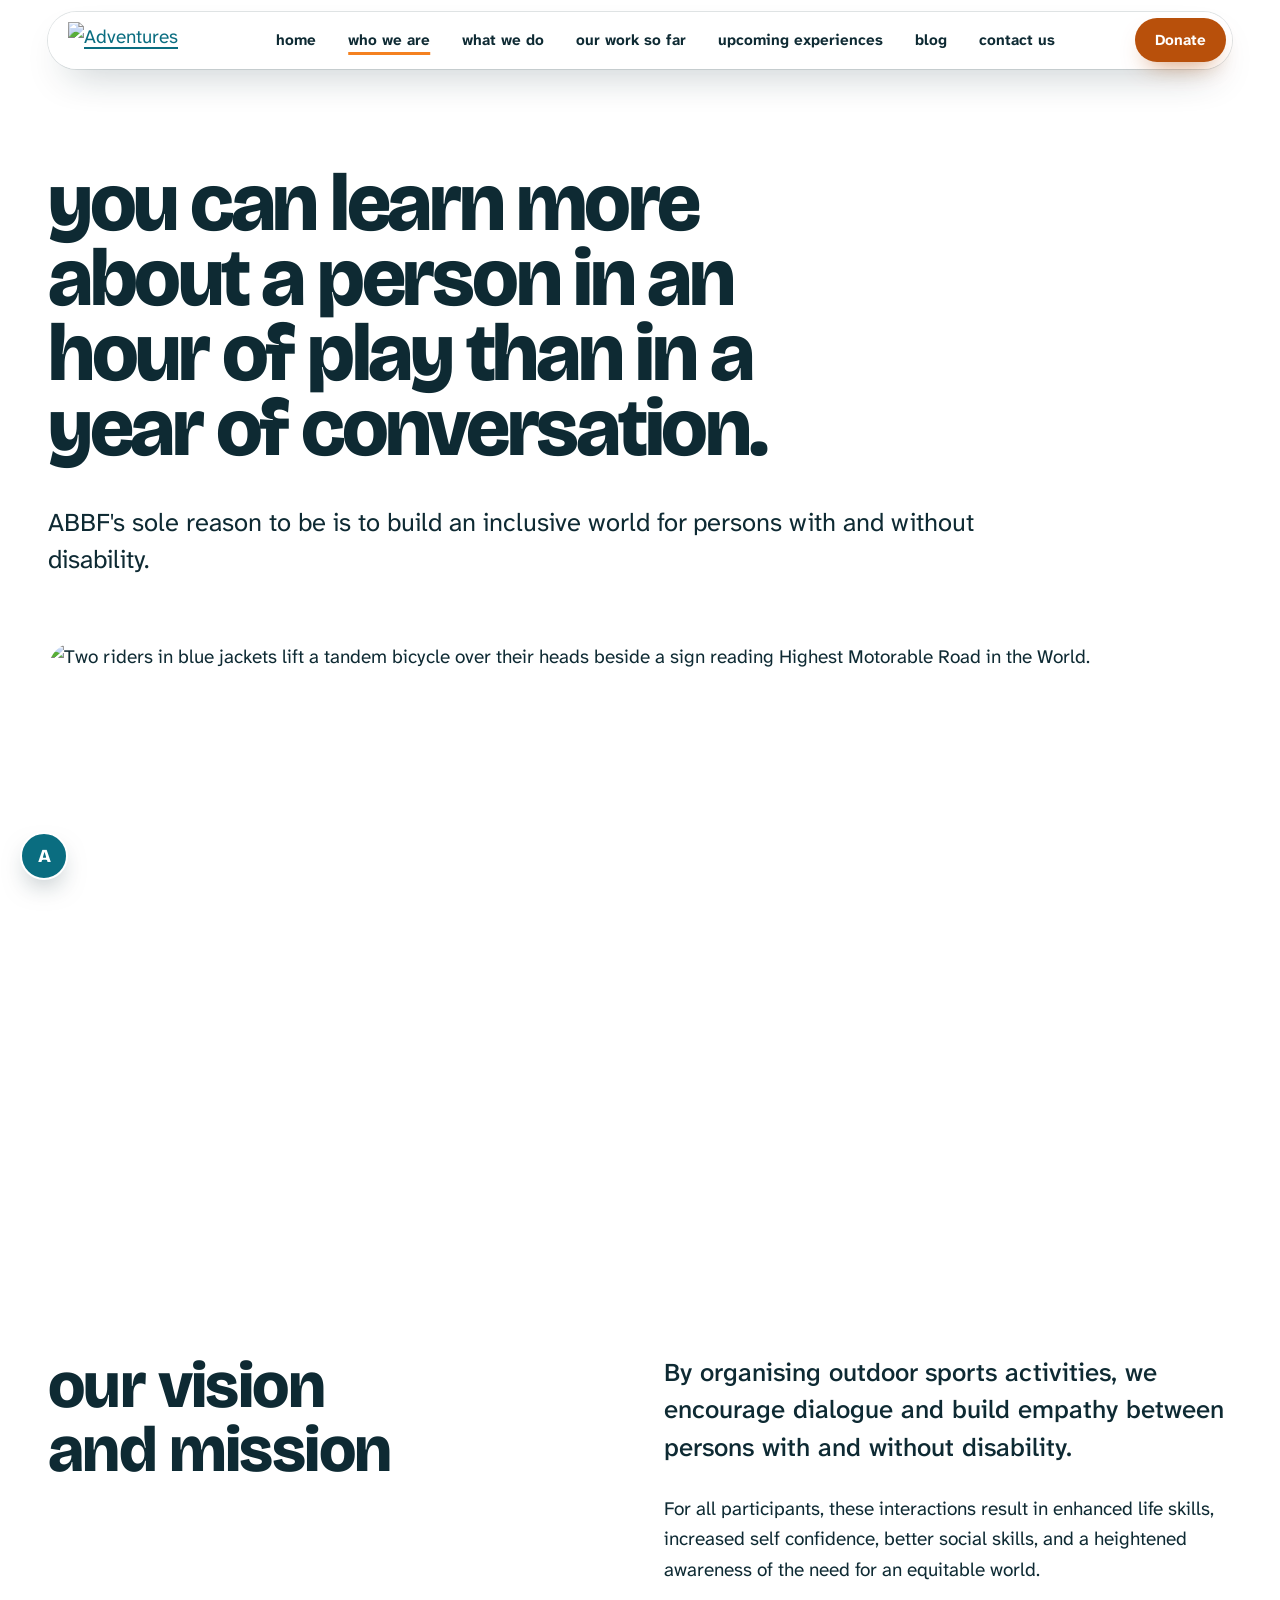
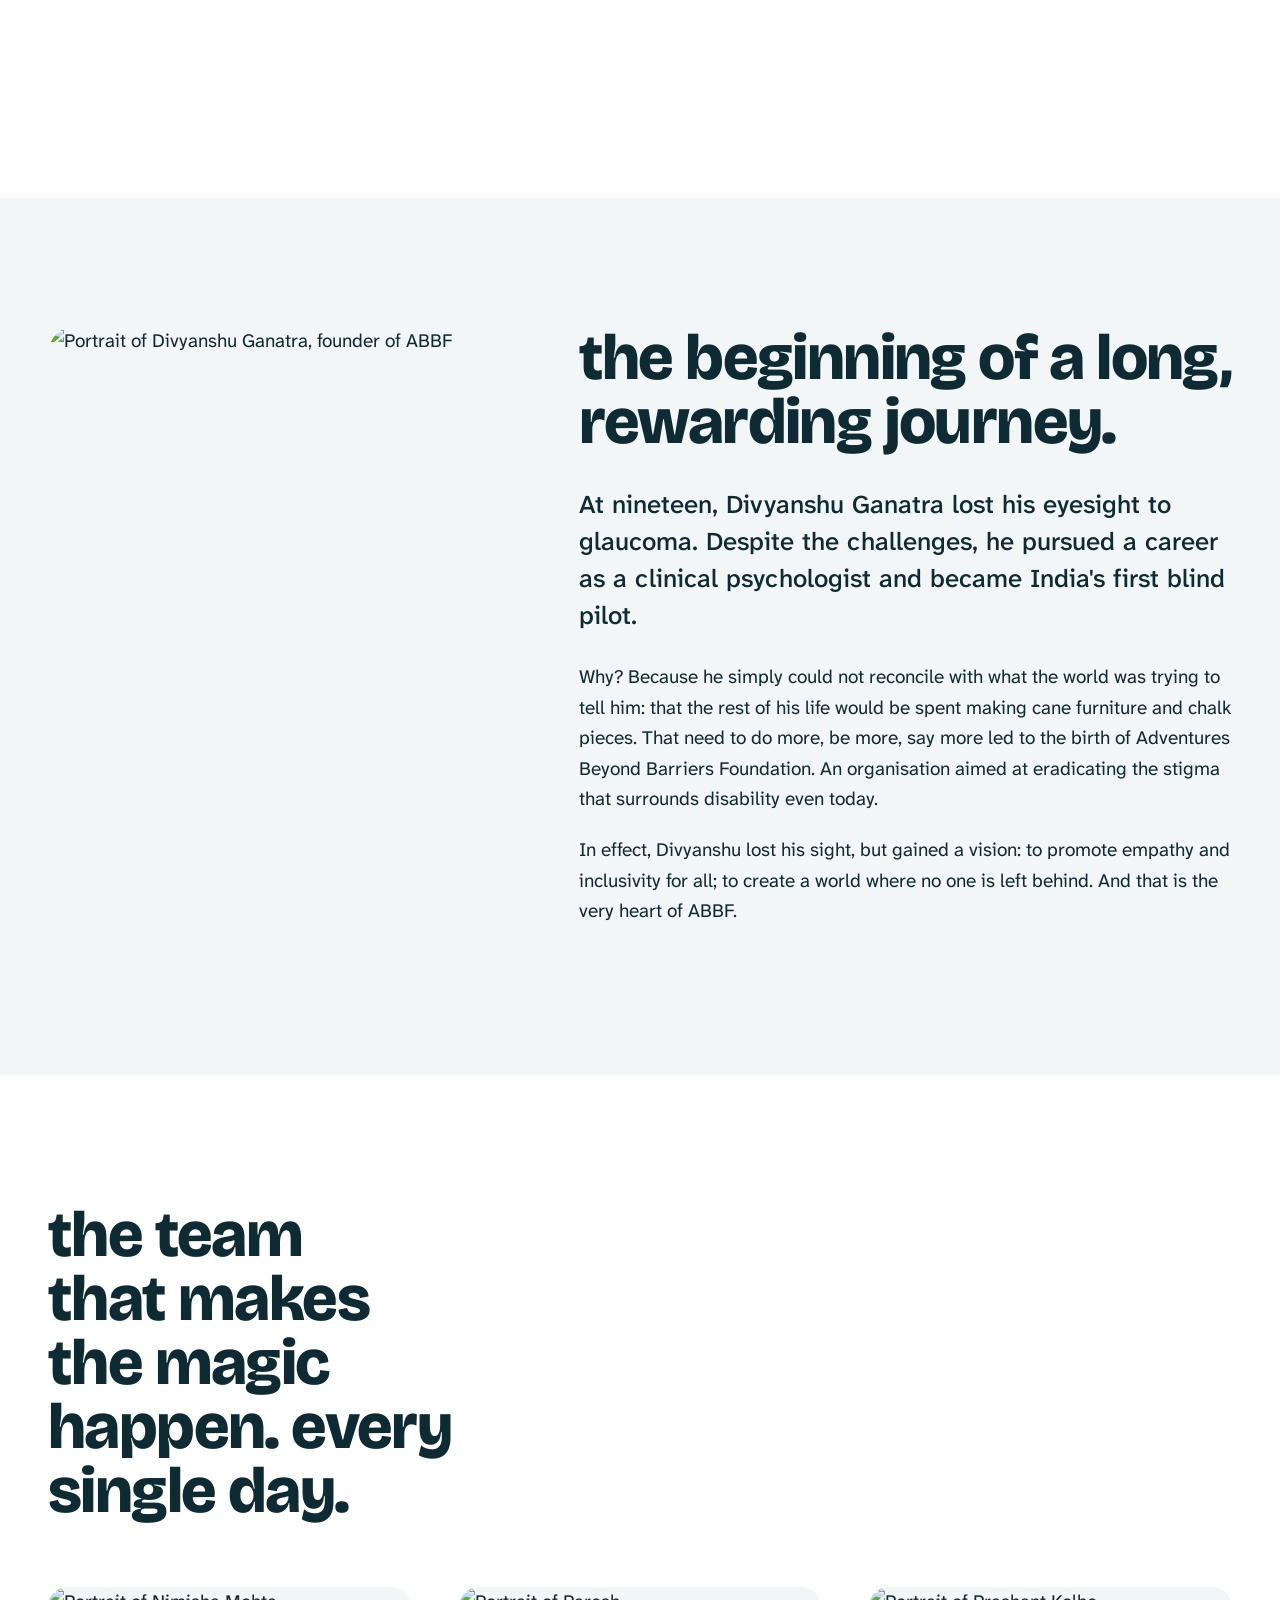
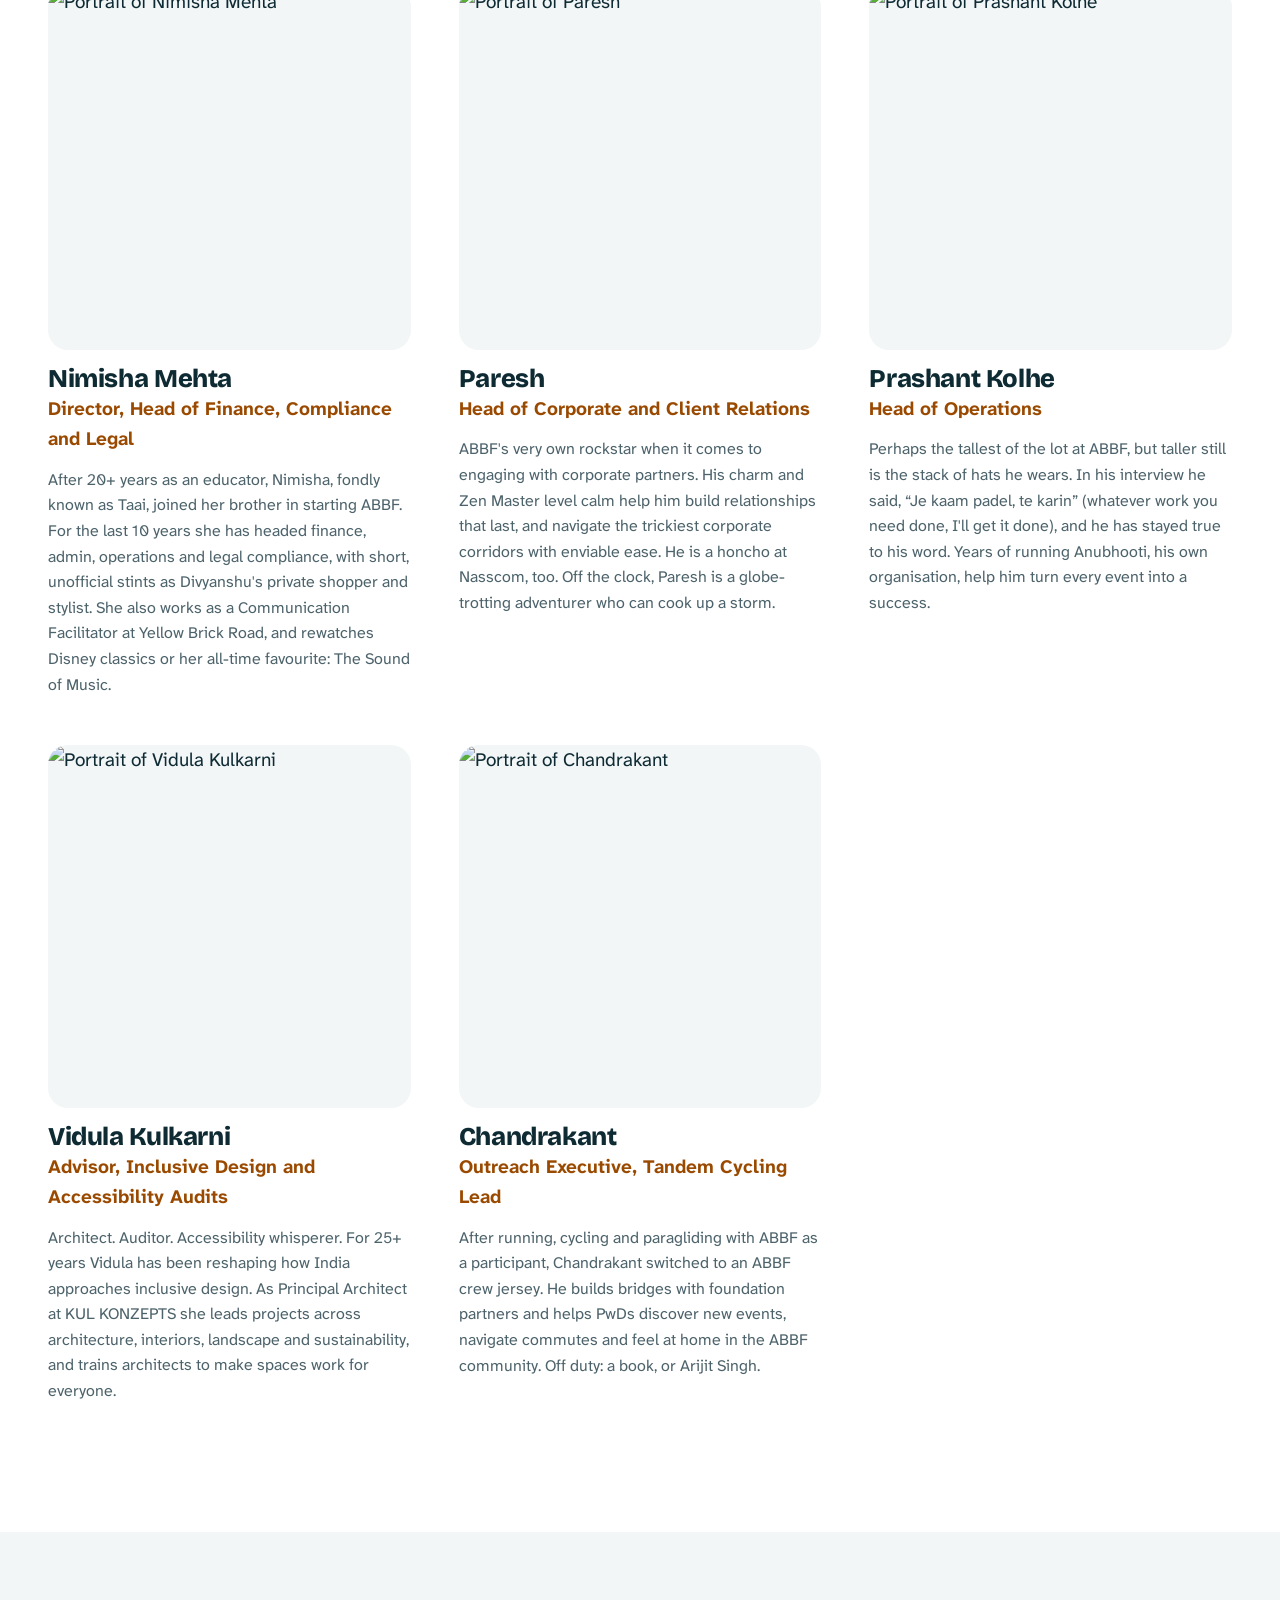
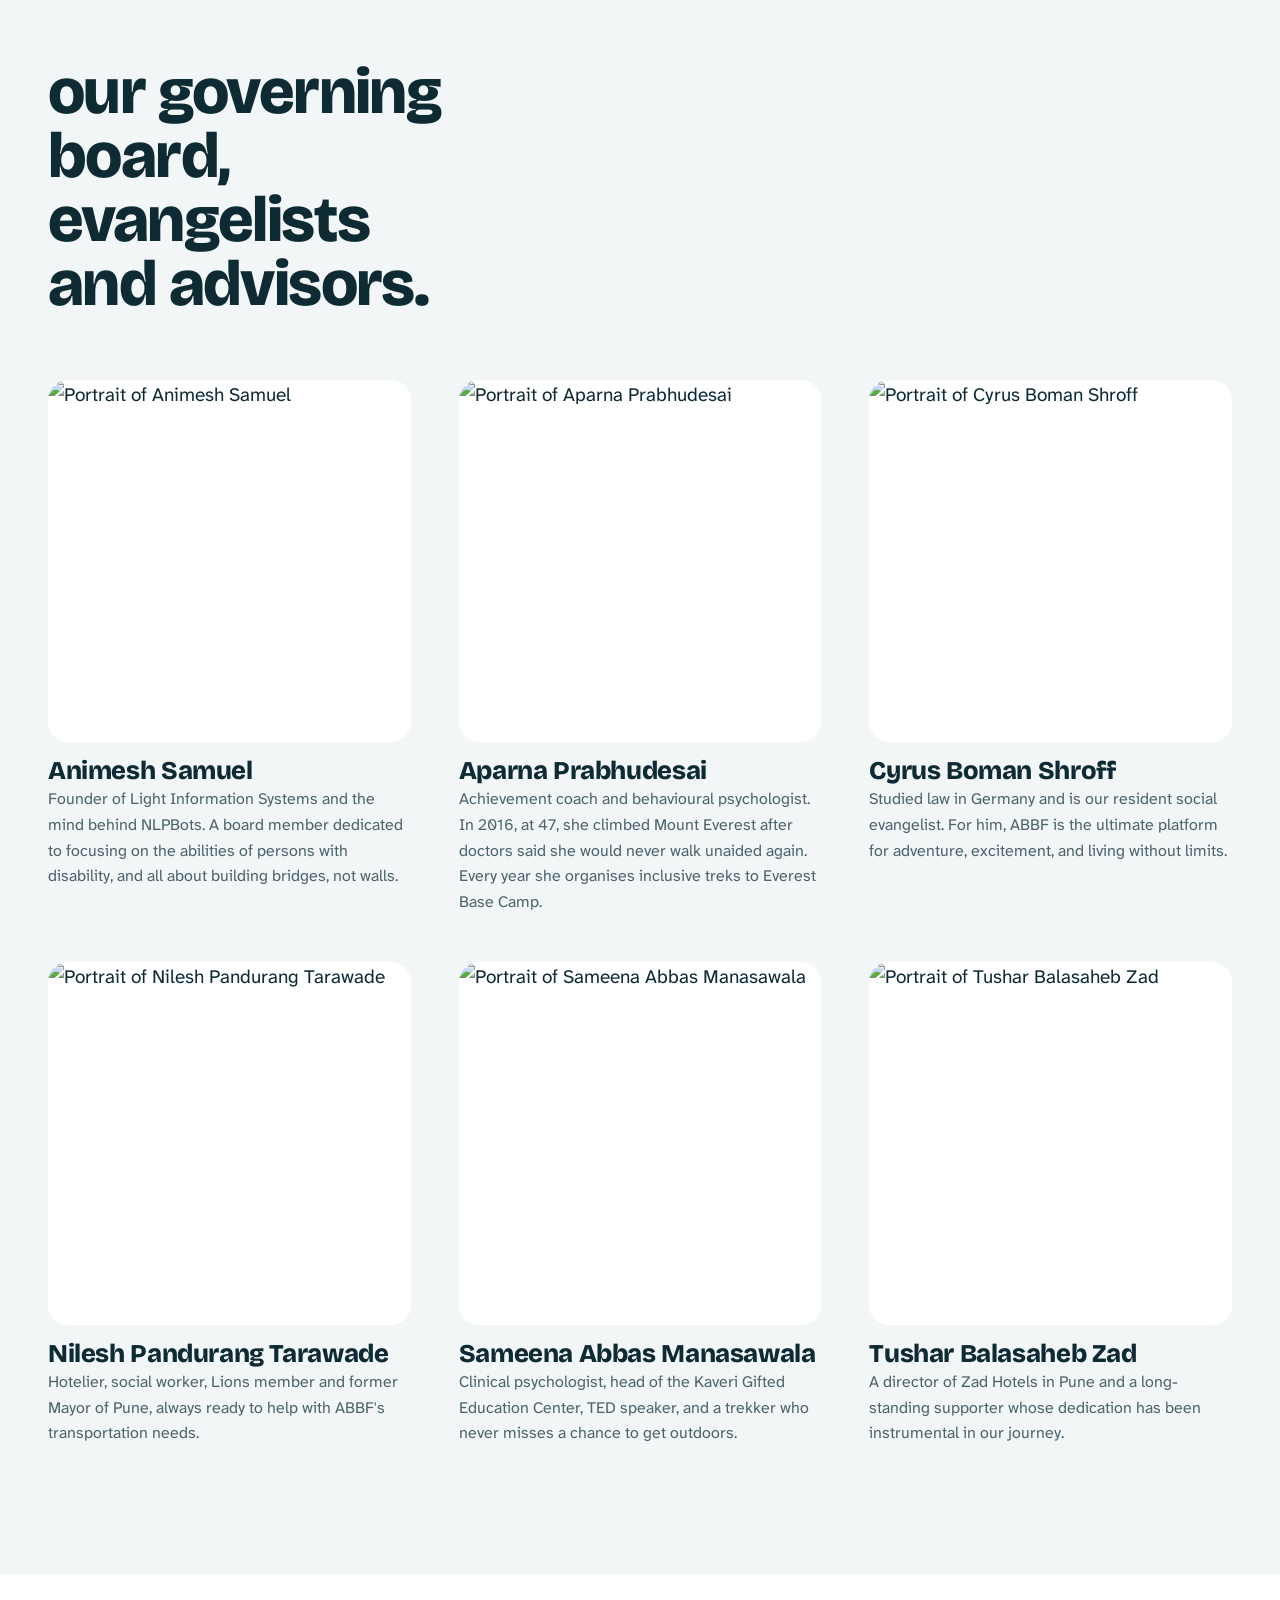
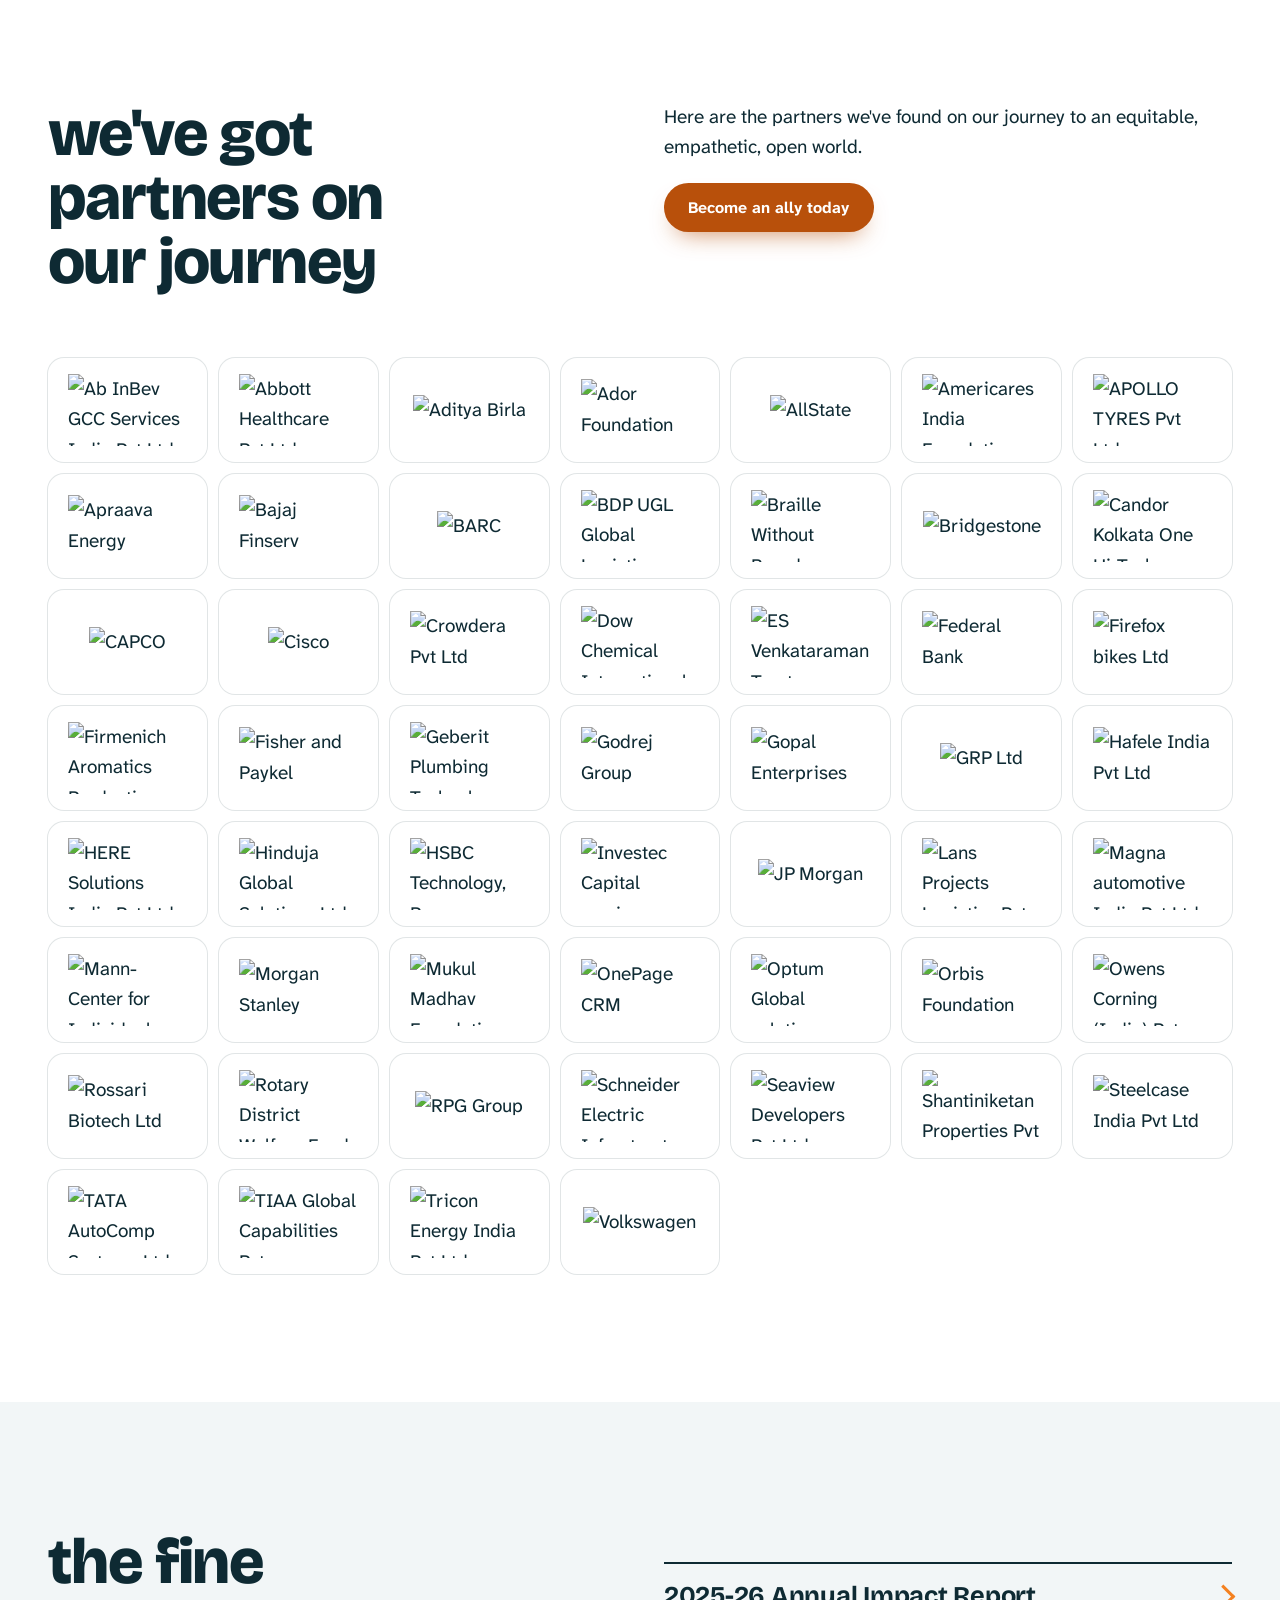
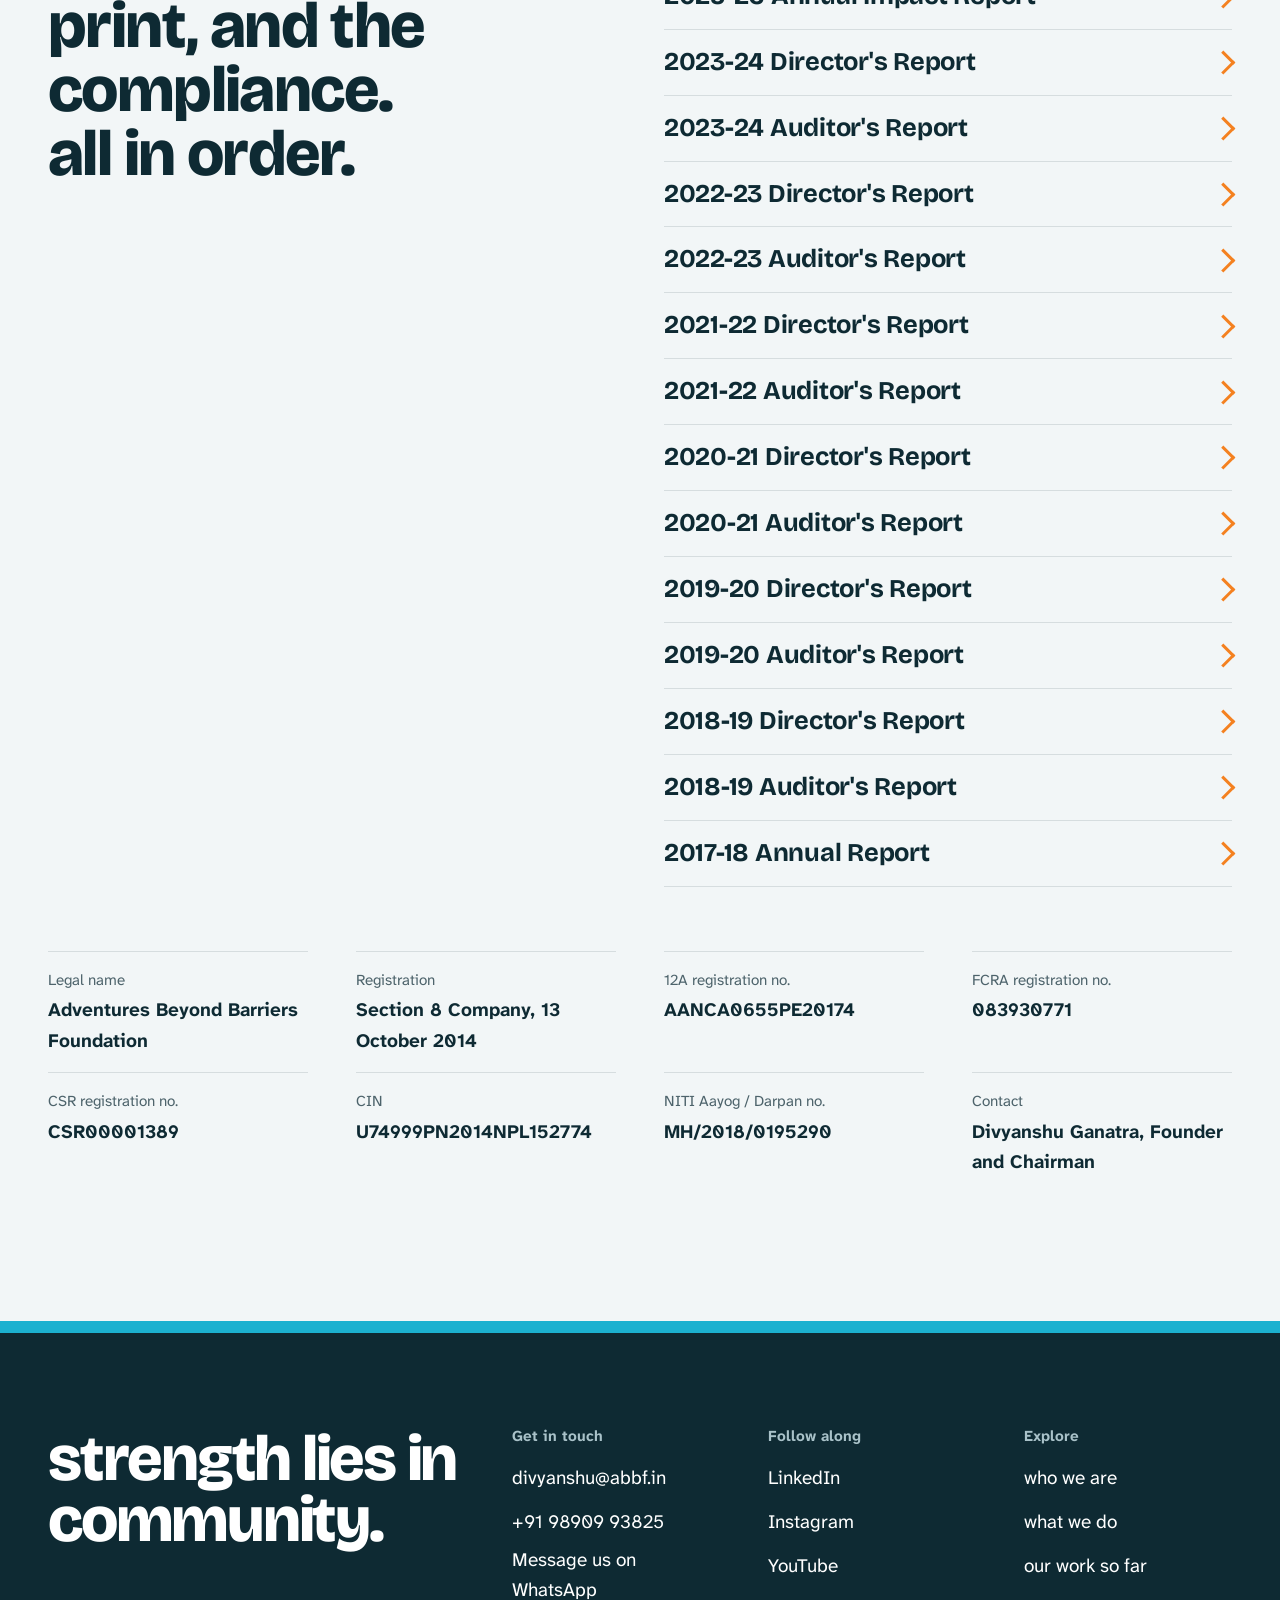
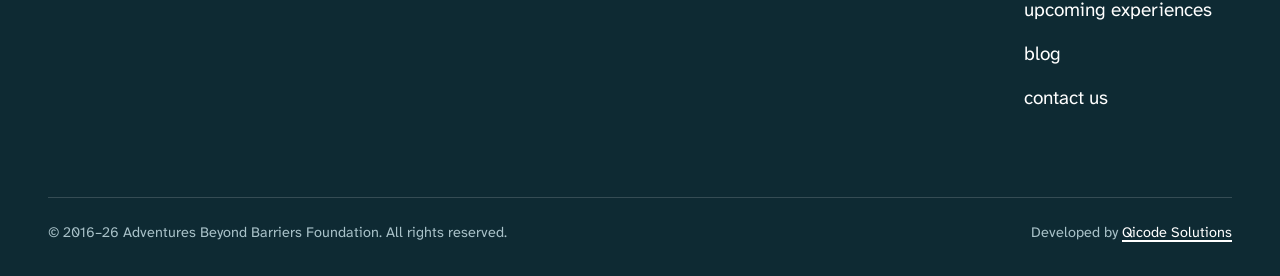
==== about/index.html @ 09d1d8c9 "Redesign ABBF site with inner pages and impact numbers Modern, accessible redesign of abbf.in: homep" ====
<!DOCTYPE html>
<html lang="en">
  <head>
    <meta charset="utf-8" />
    <meta name="viewport" content="width=device-width, initial-scale=1" />
    <title>Who We Are - Adventures Beyond Barriers Foundation</title>
    <meta name="description" content="Meet the founder, team, board and partners of Adventures Beyond Barriers Foundation." />
    <meta name="theme-color" content="#0e2a33" />
    <link rel="icon" href="https://abbf.in/favicon-32x32.png" />
    <link rel="preconnect" href="https://fonts.googleapis.com" />
    <link rel="preconnect" href="https://fonts.gstatic.com" crossorigin />
    <link
      href="https://fonts.googleapis.com/css2?family=Atkinson+Hyperlegible+Next:wght@400;500;700&family=Bricolage+Grotesque:opsz,wght@12..96,500;12..96,700;12..96,800&display=swap"
      rel="stylesheet"
    />
    <link rel="stylesheet" href="../css/tokens.css" />
    <link rel="stylesheet" href="../css/site-a11y.css" />
  </head>
  <body>
    <div id="skip-link-root"></div>
    <div id="a11y-root"></div>
    <div id="header-root"></div>
    <div id="quick-actions-root"></div>

    <main id="main-content">
      <section class="page-hero" aria-labelledby="page-title">
        <div class="inner">
          <h1 id="page-title" class="page-hero__title">you can learn more about a person in an hour of play than in a year of conversation.</h1>
          <p class="page-hero__lead">ABBF's sole reason to be is to build an inclusive world for persons with and without disability.</p>
          <img class="page-hero__img" src="https://storage.googleapis.com/abbf/images/about/banner-about-01.webp" alt="Two riders in blue jackets lift a tandem bicycle over their heads beside a sign reading Highest Motorable Road in the World." width="1600" height="686" />
        </div>
      </section>

      <section class="section " aria-labelledby="vision-heading">
        <div class="inner">
          <div class="split split--tight">
            <h2 id="vision-heading" class="section-heading split__head">our vision and mission</h2>
            <div class="split__body prose"><p class="lead">By organising outdoor sports activities, we encourage dialogue and build empathy between persons with and without disability.</p><p>For all participants, these interactions result in enhanced life skills, increased self confidence, better social skills, and a heightened awareness of the need for an equitable world.</p></div>
          </div>

        </div>
      </section>

      <section class="section section--chalk" aria-labelledby="founder-heading">
        <div class="inner founder">
          <img class="founder__photo" src="https://storage.googleapis.com/abbf/images/team/divyanshu-g.jpg" alt="Portrait of Divyanshu Ganatra, founder of ABBF" width="600" height="750" loading="lazy" />
          <div class="prose">
            <h2 id="founder-heading" class="section-heading">the beginning of a long, rewarding journey.</h2>
            <p class="lead">At nineteen, Divyanshu Ganatra lost his eyesight to glaucoma. Despite the challenges, he pursued a career as a clinical psychologist and became India's first blind pilot.</p>
            <p>Why? Because he simply could not reconcile with what the world was trying to tell him: that the rest of his life would be spent making cane furniture and chalk pieces. That need to do more, be more, say more led to the birth of Adventures Beyond Barriers Foundation. An organisation aimed at eradicating the stigma that surrounds disability even today.</p>
            <p>In effect, Divyanshu lost his sight, but gained a vision: to promote empathy and inclusivity for all; to create a world where no one is left behind. And that is the very heart of ABBF.</p>
          </div>
        </div>
      </section>

      <section class="section " aria-labelledby="team">
        <div class="inner">
          <div class="split split--tight">
            <h2 id="team" class="section-heading split__head">the team that makes the magic happen. every single day.</h2>
            <div aria-hidden="true"></div>
          </div>
          <ul class="team" role="list">
            <li><img class="team__photo" src="https://storage.googleapis.com/abbf/images/team/nimisha.jpg" alt="Portrait of Nimisha Mehta" width="400" height="400" loading="lazy" /><h3 class="team__name">Nimisha Mehta</h3><p class="team__role">Director, Head of Finance, Compliance and Legal</p><p class="team__bio">After 20+ years as an educator, Nimisha, fondly known as Taai, joined her brother in starting ABBF. For the last 10 years she has headed finance, admin, operations and legal compliance, with short, unofficial stints as Divyanshu's private shopper and stylist. She also works as a Communication Facilitator at Yellow Brick Road, and rewatches Disney classics or her all-time favourite: The Sound of Music.</p></li>
            <li><img class="team__photo" src="https://storage.googleapis.com/abbf/images/team/paresh.jpg" alt="Portrait of Paresh" width="400" height="400" loading="lazy" /><h3 class="team__name">Paresh</h3><p class="team__role">Head of Corporate and Client Relations</p><p class="team__bio">ABBF's very own rockstar when it comes to engaging with corporate partners. His charm and Zen Master level calm help him build relationships that last, and navigate the trickiest corporate corridors with enviable ease. He is a honcho at Nasscom, too. Off the clock, Paresh is a globe-trotting adventurer who can cook up a storm.</p></li>
            <li><img class="team__photo" src="https://storage.googleapis.com/abbf/images/team/prashant.jpg" alt="Portrait of Prashant Kolhe" width="400" height="400" loading="lazy" /><h3 class="team__name">Prashant Kolhe</h3><p class="team__role">Head of Operations</p><p class="team__bio">Perhaps the tallest of the lot at ABBF, but taller still is the stack of hats he wears. In his interview he said, “Je kaam padel, te karin” (whatever work you need done, I'll get it done), and he has stayed true to his word. Years of running Anubhooti, his own organisation, help him turn every event into a success.</p></li>
            <li><img class="team__photo" src="https://storage.googleapis.com/abbf/images/team/vidula.jpg" alt="Portrait of Vidula Kulkarni" width="400" height="400" loading="lazy" /><h3 class="team__name">Vidula Kulkarni</h3><p class="team__role">Advisor, Inclusive Design and Accessibility Audits</p><p class="team__bio">Architect. Auditor. Accessibility whisperer. For 25+ years Vidula has been reshaping how India approaches inclusive design. As Principal Architect at KUL KONZEPTS she leads projects across architecture, interiors, landscape and sustainability, and trains architects to make spaces work for everyone.</p></li>
            <li><img class="team__photo" src="https://storage.googleapis.com/abbf/images/team/chandrakant-01.jpg" alt="Portrait of Chandrakant" width="400" height="400" loading="lazy" /><h3 class="team__name">Chandrakant</h3><p class="team__role">Outreach Executive, Tandem Cycling Lead</p><p class="team__bio">After running, cycling and paragliding with ABBF as a participant, Chandrakant switched to an ABBF crew jersey. He builds bridges with foundation partners and helps PwDs discover new events, navigate commutes and feel at home in the ABBF community. Off duty: a book, or Arijit Singh.</p></li>
          </ul>
        </div>
      </section>

      <section class="section section--chalk" aria-labelledby="board-heading">
        <div class="inner">
          <div class="split split--tight">
            <h2 id="board-heading" class="section-heading split__head">our governing board, evangelists and advisors.</h2>
            <div aria-hidden="true"></div>
          </div>
          <ul class="team" role="list">
            <li><img class="team__photo" src="https://storage.googleapis.com/abbf/images/team/animesh.jpg" alt="Portrait of Animesh Samuel" width="400" height="400" loading="lazy" /><h3 class="team__name">Animesh Samuel</h3><p class="team__bio">Founder of Light Information Systems and the mind behind NLPBots. A board member dedicated to focusing on the abilities of persons with disability, and all about building bridges, not walls.</p></li>
            <li><img class="team__photo" src="https://storage.googleapis.com/abbf/images/team/aparna.jpg" alt="Portrait of Aparna Prabhudesai" width="400" height="400" loading="lazy" /><h3 class="team__name">Aparna Prabhudesai</h3><p class="team__bio">Achievement coach and behavioural psychologist. In 2016, at 47, she climbed Mount Everest after doctors said she would never walk unaided again. Every year she organises inclusive treks to Everest Base Camp.</p></li>
            <li><img class="team__photo" src="https://storage.googleapis.com/abbf/images/team/cyrus.jpg" alt="Portrait of Cyrus Boman Shroff" width="400" height="400" loading="lazy" /><h3 class="team__name">Cyrus Boman Shroff</h3><p class="team__bio">Studied law in Germany and is our resident social evangelist. For him, ABBF is the ultimate platform for adventure, excitement, and living without limits.</p></li>
            <li><img class="team__photo" src="https://storage.googleapis.com/abbf/images/team/nilesh.jpg" alt="Portrait of Nilesh Pandurang Tarawade" width="400" height="400" loading="lazy" /><h3 class="team__name">Nilesh Pandurang Tarawade</h3><p class="team__bio">Hotelier, social worker, Lions member and former Mayor of Pune, always ready to help with ABBF's transportation needs.</p></li>
            <li><img class="team__photo" src="https://storage.googleapis.com/abbf/images/team/sameena.jpg" alt="Portrait of Sameena Abbas Manasawala" width="400" height="400" loading="lazy" /><h3 class="team__name">Sameena Abbas Manasawala</h3><p class="team__bio">Clinical psychologist, head of the Kaveri Gifted Education Center, TED speaker, and a trekker who never misses a chance to get outdoors.</p></li>
            <li><img class="team__photo" src="https://storage.googleapis.com/abbf/images/team/tushar.jpg" alt="Portrait of Tushar Balasaheb Zad" width="400" height="400" loading="lazy" /><h3 class="team__name">Tushar Balasaheb Zad</h3><p class="team__bio">A director of Zad Hotels in Pune and a long-standing supporter whose dedication has been instrumental in our journey.</p></li>
          </ul>
        </div>
      </section>

      <section class="section " aria-labelledby="allies">
        <div class="inner">
          <div class="split split--tight">
            <h2 id="allies" class="section-heading split__head">we've got partners on our journey</h2>
            <div class="split__body prose"><p>Here are the partners we've found on our journey to an equitable, empathetic, open world.</p><a class="btn btn-primary" href="https://forms.gle/safHLAoDMZuUZwaG9" target="_blank" rel="noopener noreferrer">Become an ally today<span class="visually-hidden"> (opens in a new tab)</span></a></div>
          </div>
          <ul class="logo-grid" role="list">
            <li><img src="https://storage.googleapis.com/abbf/images/allies2/AB-InBev.png" alt="Ab InBev GCC Services India Pvt Ltd" loading="lazy" /></li>
            <li><img src="https://storage.googleapis.com/abbf/images/allies2/abbott-healthcare.png" alt="Abbott Healthcare Pvt Ltd" loading="lazy" /></li>
            <li><img src="https://storage.googleapis.com/abbf/images/allies2/Aditya-Birla.png" alt="Aditya Birla" loading="lazy" /></li>
            <li><img src="https://storage.googleapis.com/abbf/images/allies2/ador-foundation.png" alt="Ador Foundation" loading="lazy" /></li>
            <li><img src="https://storage.googleapis.com/abbf/images/allies2/Allstate.png" alt="AllState" loading="lazy" /></li>
            <li><img src="https://storage.googleapis.com/abbf/images/allies2/Americares.png" alt="Americares India Foundation" loading="lazy" /></li>
            <li><img src="https://storage.googleapis.com/abbf/images/allies2/apollo-tyres.png" alt="APOLLO TYRES Pvt Ltd" loading="lazy" /></li>
            <li><img src="https://storage.googleapis.com/abbf/images/allies2/Apraava-Energy.png" alt="Apraava Energy" loading="lazy" /></li>
            <li><img src="https://storage.googleapis.com/abbf/images/allies2/Bajaj_Finserv.png" alt="Bajaj Finserv" loading="lazy" /></li>
            <li><img src="https://storage.googleapis.com/abbf/images/allies2/BARC.png" alt="BARC" loading="lazy" /></li>
            <li><img src="https://storage.googleapis.com/abbf/images/allies2/BDP-UGL.png" alt="BDP UGL Global Logistics (India) Pvt Ltd" loading="lazy" /></li>
            <li><img src="https://storage.googleapis.com/abbf/images/allies2/Braille-Without-Borders.png" alt="Braille Without Boarders" loading="lazy" /></li>
            <li><img src="https://storage.googleapis.com/abbf/images/allies2/Bridgestone.png" alt="Bridgestone" loading="lazy" /></li>
            <li><img src="https://storage.googleapis.com/abbf/images/allies2/Candor-Kolkata.png" alt="Candor Kolkata One Hi-Tech Structures Pvt Ltd" loading="lazy" /></li>
            <li><img src="https://storage.googleapis.com/abbf/images/allies2/Capco.png" alt="CAPCO" loading="lazy" /></li>
            <li><img src="https://storage.googleapis.com/abbf/images/allies2/Cisco-Logo.png" alt="Cisco" loading="lazy" /></li>
            <li><img src="https://storage.googleapis.com/abbf/images/allies2/Crowdera.png" alt="Crowdera Pvt Ltd" loading="lazy" /></li>
            <li><img src="https://storage.googleapis.com/abbf/images/allies2/Dow-Chemical.png" alt="Dow Chemical International Pvt. Ltd" loading="lazy" /></li>
            <li><img src="https://storage.googleapis.com/abbf/images/allies2/Venkataraman-Trust.png" alt="ES Venkataraman Trust" loading="lazy" /></li>
            <li><img src="https://storage.googleapis.com/abbf/images/allies2/Federal_bank.png" alt="Federal Bank" loading="lazy" /></li>
            <li><img src="https://storage.googleapis.com/abbf/images/allies2/Firefox.png" alt="Firefox bikes Ltd" loading="lazy" /></li>
            <li><img src="https://storage.googleapis.com/abbf/images/allies2/Firmenich.png" alt="Firmenich Aromatics Production (India) Pvt" loading="lazy" /></li>
            <li><img src="https://storage.googleapis.com/abbf/images/allies2/Fisher-and-Paykel.png" alt="Fisher and Paykel" loading="lazy" /></li>
            <li><img src="https://storage.googleapis.com/abbf/images/allies2/Geberit.png" alt="Geberit Plumbing Technology (India) Pvt Ltd" loading="lazy" /></li>
            <li><img src="https://storage.googleapis.com/abbf/images/allies2/Godrej.png" alt="Godrej Group" loading="lazy" /></li>
            <li><img src="https://storage.googleapis.com/abbf/images/allies2/Gopal-Enterprise.png" alt="Gopal Enterprises" loading="lazy" /></li>
            <li><img src="https://storage.googleapis.com/abbf/images/allies2/GRP-Logo.png" alt="GRP Ltd" loading="lazy" /></li>
            <li><img src="https://storage.googleapis.com/abbf/images/allies2/Hafele.png" alt="Hafele India Pvt Ltd" loading="lazy" /></li>
            <li><img src="https://storage.googleapis.com/abbf/images/allies2/HERE.png" alt="HERE Solutions India Pvt Ltd" loading="lazy" /></li>
            <li><img src="https://storage.googleapis.com/abbf/images/allies2/Hinduja.png" alt="Hinduja Global Solutions Ltd" loading="lazy" /></li>
            <li><img src="https://storage.googleapis.com/abbf/images/allies2/HSBC.png" alt="HSBC Technology, Pune" loading="lazy" /></li>
            <li><img src="https://storage.googleapis.com/abbf/images/allies2/Investec.png" alt="Investec Capital services (India) Pvt Ltd" loading="lazy" /></li>
            <li><img src="https://storage.googleapis.com/abbf/images/allies2/J_P_Morgan.png" alt="JP Morgan" loading="lazy" /></li>
            <li><img src="https://storage.googleapis.com/abbf/images/allies2/Lans-Projects.png" alt="Lans Projects Logistics Pvt. Ltd." loading="lazy" /></li>
            <li><img src="https://storage.googleapis.com/abbf/images/allies2/Magna-Automotive.png" alt="Magna automotive India Pvt Ltd" loading="lazy" /></li>
            <li><img src="https://storage.googleapis.com/abbf/images/allies2/Mann.png" alt="Mann- Center for Individuals with Special Needs" loading="lazy" /></li>
            <li><img src="https://storage.googleapis.com/abbf/images/allies2/Morgan_Stanley.png" alt="Morgan Stanley" loading="lazy" /></li>
            <li><img src="https://storage.googleapis.com/abbf/images/allies2/Mukul-Madhav-foundation.png" alt="Mukul Madhav Foundation" loading="lazy" /></li>
            <li><img src="https://storage.googleapis.com/abbf/images/allies2/OnePage.png" alt="OnePage CRM" loading="lazy" /></li>
            <li><img src="https://storage.googleapis.com/abbf/images/allies2/Optum.png" alt="Optum Global solutions (India) Pvt. Ltd" loading="lazy" /></li>
            <li><img src="https://storage.googleapis.com/abbf/images/allies2/Orbis-foundation.png" alt="Orbis Foundation" loading="lazy" /></li>
            <li><img src="https://storage.googleapis.com/abbf/images/allies2/Owens-Corning.png" alt="Owens Corning (India) Pvt" loading="lazy" /></li>
            <li><img src="https://storage.googleapis.com/abbf/images/allies2/Rossari-logo.png" alt="Rossari Biotech Ltd" loading="lazy" /></li>
            <li><img src="https://storage.googleapis.com/abbf/images/allies2/Rotary.png" alt="Rotary District Welfare Fund" loading="lazy" /></li>
            <li><img src="https://storage.googleapis.com/abbf/images/allies2/RPG_Group_logo_White_1.png" alt="RPG Group" loading="lazy" /></li>
            <li><img src="https://storage.googleapis.com/abbf/images/allies2/Schneider-Electric.png" alt="Schneider Electric Infrastructure Ltd" loading="lazy" /></li>
            <li><img src="https://storage.googleapis.com/abbf/images/allies2/Seaview.png" alt="Seaview Developers Pvt Ltd" loading="lazy" /></li>
            <li><img src="https://storage.googleapis.com/abbf/images/allies2/Shantiniketan-Properties.png" alt="Shantiniketan Properties Pvt Ltd" loading="lazy" /></li>
            <li><img src="https://storage.googleapis.com/abbf/images/allies2/SteelCase.png" alt="Steelcase India Pvt Ltd" loading="lazy" /></li>
            <li><img src="https://storage.googleapis.com/abbf/images/allies2/TATA-Autocomp.png" alt="TATA AutoComp Systems Ltd" loading="lazy" /></li>
            <li><img src="https://storage.googleapis.com/abbf/images/allies2/TIAA_Logo.png" alt="TIAA Global Capabilities Pvt" loading="lazy" /></li>
            <li><img src="https://storage.googleapis.com/abbf/images/allies2/Tricon-energy.png" alt="Tricon Energy India Pvt Ltd" loading="lazy" /></li>
            <li><img src="https://storage.googleapis.com/abbf/images/allies2/Volkswagen.png" alt="Volkswagen" loading="lazy" /></li>
          </ul>
        </div>
      </section>

      <section class="section section--chalk" aria-labelledby="compliance-heading">
        <div class="inner">
          <div class="split split--tight">
            <h2 id="compliance-heading" class="section-heading split__head">the fine print, and the compliance. all in order.</h2>
            <div class="split__body prose"><ul class="link-list" role="list"><li><a href="https://abbf.in/annual-report-25-26/index.html" target="_blank" rel="noopener noreferrer">2025-26 Annual Impact Report<span class="visually-hidden"> (opens in a new tab)</span></a></li><li><a href="https://abbf.in/cdn/documents/ABBF-Directors-Report-2023-24.pdf" target="_blank" rel="noopener noreferrer">2023-24 Director's Report<span class="visually-hidden"> (opens in a new tab)</span></a></li><li><a href="https://abbf.in/cdn/documents/ABBF-Auditor-Report-2023-24.pdf" target="_blank" rel="noopener noreferrer">2023-24 Auditor's Report<span class="visually-hidden"> (opens in a new tab)</span></a></li><li><a href="https://abbf.in/cdn/documents/ABBF-Directors-Report-2022-23.pdf" target="_blank" rel="noopener noreferrer">2022-23 Director's Report<span class="visually-hidden"> (opens in a new tab)</span></a></li><li><a href="https://abbf.in/cdn/documents/ABBF-Auditor-Report-2022-23.pdf" target="_blank" rel="noopener noreferrer">2022-23 Auditor's Report<span class="visually-hidden"> (opens in a new tab)</span></a></li><li><a href="https://abbf.in/cdn/documents/ABBF-Directors-Report-2021-22.pdf" target="_blank" rel="noopener noreferrer">2021-22 Director's Report<span class="visually-hidden"> (opens in a new tab)</span></a></li><li><a href="https://abbf.in/cdn/documents/ABBF-Auditor-Report-2021-22.pdf" target="_blank" rel="noopener noreferrer">2021-22 Auditor's Report<span class="visually-hidden"> (opens in a new tab)</span></a></li><li><a href="https://abbf.in/cdn/documents/abbf-directors-report-2020-21.pdf" target="_blank" rel="noopener noreferrer">2020-21 Director's Report<span class="visually-hidden"> (opens in a new tab)</span></a></li><li><a href="https://abbf.in/cdn/documents/abbf-auditor-report-2020-21.pdf" target="_blank" rel="noopener noreferrer">2020-21 Auditor's Report<span class="visually-hidden"> (opens in a new tab)</span></a></li><li><a href="https://abbf.in/cdn/documents/abbf-directors-report-2019-20.pdf" target="_blank" rel="noopener noreferrer">2019-20 Director's Report<span class="visually-hidden"> (opens in a new tab)</span></a></li><li><a href="https://abbf.in/cdn/documents/abbf-auditor-report-2019-20.pdf" target="_blank" rel="noopener noreferrer">2019-20 Auditor's Report<span class="visually-hidden"> (opens in a new tab)</span></a></li><li><a href="https://abbf.in/cdn/documents/abbf-directors-report-2018-19.pdf" target="_blank" rel="noopener noreferrer">2018-19 Director's Report<span class="visually-hidden"> (opens in a new tab)</span></a></li><li><a href="https://abbf.in/cdn/documents/abbf-auditor-report-2018-19.pdf" target="_blank" rel="noopener noreferrer">2018-19 Auditor's Report<span class="visually-hidden"> (opens in a new tab)</span></a></li><li><a href="https://abbf.in/cdn/documents/abbf-annual-report-2017-18.pdf" target="_blank" rel="noopener noreferrer">2017-18 Annual Report<span class="visually-hidden"> (opens in a new tab)</span></a></li></ul></div>
          </div>
          <dl class="facts">
            <div><dt>Legal name</dt><dd>Adventures Beyond Barriers Foundation</dd></div>
            <div><dt>Registration</dt><dd>Section 8 Company, 13 October 2014</dd></div>
            <div><dt>12A registration no.</dt><dd>AANCA0655PE20174</dd></div>
            <div><dt>FCRA registration no.</dt><dd>083930771</dd></div>
            <div><dt>CSR registration no.</dt><dd>CSR00001389</dd></div>
            <div><dt>CIN</dt><dd>U74999PN2014NPL152774</dd></div>
            <div><dt>NITI Aayog / Darpan no.</dt><dd>MH/2018/0195290</dd></div>
            <div><dt>Contact</dt><dd>Divyanshu Ganatra, Founder and Chairman</dd></div>
          </dl>
        </div>
      </section>
    </main>

    <div id="footer-root"></div>

    <script src="../js/layout.js"></script>
    <script src="../js/site-a11y.js"></script>
  </body>
</html>
---- css/tokens.css ----
/**
 * ABBF design tokens — "the jersey": orange body, cyan sleeves, navy ink.
 * Contrast pairs checked against WCAG 2.1 AA (noted inline).
 */
:root {
  /* Brand (from abbf.in) */
  --color-accent-orange: #f48120; /* fills; ink text on it 5.7:1 */
  --color-accent-cyan: #1bb1d0; /* fills; ink text on it 5.9:1 */
  --color-accent-orange-deep: #b8500b; /* white text on it 5.0:1 */
  --color-accent-cyan-deep: #0a6d80; /* white text on it 6.0:1 */
  --color-accent-orange-text: #9a4a00; /* on chalk 5.8:1 */
  --color-accent-cyan-text: #0a6d80; /* on chalk 5.6:1 */

  /* Neutrals */
  --color-ink: #0e2a33; /* on white 14:1 */
  --color-ink-2: #15384a;
  --color-chalk: #f2f6f7;
  --color-white: #ffffff;
  --color-muted: #4d636b; /* on chalk 5.8:1 */
  --color-muted-on-ink: #a9c2c9; /* on ink 8.0:1 */
  --color-line: rgba(14, 42, 51, 0.12);
  --color-line-on-ink: rgba(255, 255, 255, 0.16);

  /* Legacy aliases used by inner pages */
  --color-text: var(--color-ink);
  --color-bg: var(--color-white);
  --color-error: #b3261e;
  --color-focus-ring: var(--color-accent-cyan-deep);

  /* Type */
  --font-display: "Bricolage Grotesque", "Arial Narrow", sans-serif;
  --font-body: "Atkinson Hyperlegible Next", "Atkinson Hyperlegible", system-ui, sans-serif;
  --font-heading: var(--font-display);
  --font-size-base: 1.1875rem; /* 19px — generous for low-vision readers */
  --line-height-base: 1.6;

  /* Scale (perfect fourth-ish, fluid) */
  --step-0: 1.1875rem;
  --step-1: clamp(1.35rem, 1.2rem + 0.6vw, 1.6rem);
  --step-2: clamp(1.75rem, 1.4rem + 1.4vw, 2.4rem);
  --step-3: clamp(2.4rem, 1.7rem + 3vw, 4rem);
  --step-4: clamp(2.75rem, 1.4rem + 4.6vw, 5.75rem);

  /* Layout */
  --inner-max: 84rem;
  --gutter: clamp(1rem, 4vw, 3rem);
  --section-pad: clamp(5rem, 10vw, 9rem);

  /* Motion */
  --ease-spring: cubic-bezier(0.32, 0.72, 0, 1);
  --ease-out: cubic-bezier(0.16, 1, 0.3, 1);
  --motion-duration: 0.5s;
  --motion-ease: var(--ease-spring);
}

/* High-contrast mode (toolbar toggle) */
html[data-a11y-contrast="high"] {
  --color-ink: #000000;
  --color-ink-2: #000000;
  --color-chalk: #ffffff;
  --color-muted: #000000;
  --color-muted-on-ink: #ffffff;
  --color-accent-orange-text: #000000;
  --color-accent-cyan-text: #003d47;
  --color-accent-orange-deep: #8a3a00;
  --color-accent-cyan-deep: #00434f;
  --color-line: #000000;
  --color-line-on-ink: #ffffff;
  --color-focus-ring: #000000;
}

/* Font-size steps (toolbar) */
html[data-font-size="sm"] { font-size: 87.5%; }
html[data-font-size="lg"] { font-size: 112.5%; }
html[data-font-size="xl"] { font-size: 125%; }

@media (prefers-reduced-motion: reduce) {
  :root { --motion-duration: 0.01ms; }
}

html[data-a11y-reduce-motion="true"] {
  --motion-duration: 0.01ms;
}

html[data-a11y-reduce-motion="true"] *,
html[data-a11y-reduce-motion="true"] *::before,
html[data-a11y-reduce-motion="true"] *::after {
  animation-duration: 0.01ms !important;
  animation-iteration-count: 1 !important;
  transition-duration: 0.01ms !important;
  scroll-behavior: auto !important;
}
---- css/site-a11y.css ----
/**
 * ABBF site styles — "the jersey". Tokens live in tokens.css.
 * Accessibility floor: 44px targets, visible focus, reduced motion, AA contrast.
 */

/* --- Base --- */
*,
*::before,
*::after {
  box-sizing: border-box;
}

html {
  scroll-behavior: smooth;
  -webkit-text-size-adjust: 100%;
}

body {
  margin: 0;
  min-width: 320px;
  overflow-x: hidden;
  font-family: var(--font-body);
  font-size: var(--font-size-base);
  line-height: var(--line-height-base);
  color: var(--color-ink);
  background: var(--color-white);
  -webkit-font-smoothing: antialiased;
  text-rendering: optimizeLegibility;
}

img,
video {
  max-width: 100%;
  height: auto;
  display: block;
}

a {
  color: var(--color-accent-cyan-text);
  text-decoration-thickness: 2px;
  text-underline-offset: 0.2em;
}

a:hover {
  color: var(--color-accent-orange-text);
}

:focus {
  outline: none;
}

/* Visible focus — WCAG 2.4.7 / 2.4.11 */
:focus-visible {
  outline: 3px solid var(--color-focus-ring);
  outline-offset: 3px;
  border-radius: 4px;
}

.section--ink :focus-visible,
.site-footer :focus-visible,
.mobile-nav :focus-visible {
  outline-color: var(--color-accent-orange);
}

.quote-block :focus-visible,
.contact-strip :focus-visible {
  outline-color: var(--color-ink);
}

.visually-hidden {
  position: absolute !important;
  width: 1px !important;
  height: 1px !important;
  padding: 0 !important;
  margin: -1px !important;
  overflow: hidden !important;
  clip: rect(0, 0, 0, 0) !important;
  white-space: nowrap !important;
  border: 0 !important;
}

.inner {
  width: 100%;
  max-width: var(--inner-max);
  margin-inline: auto;
  padding-inline: var(--gutter);
}

h1,
h2,
h3 {
  font-family: var(--font-display);
  font-weight: 800;
  line-height: 1;
  letter-spacing: -0.025em;
  text-wrap: balance;
}

/* --- Skip link — WCAG 2.4.1 --- */
.skip-link {
  position: fixed;
  top: 0.75rem;
  left: 0.75rem;
  z-index: 400;
  padding: 0.85rem 1.25rem;
  border-radius: 999px;
  background: var(--color-ink);
  color: #fff;
  font-weight: 700;
  text-decoration: none;
  transform: translateY(-200%);
  transition: transform var(--motion-duration) var(--ease-spring);
}

.skip-link:focus {
  transform: translateY(0);
  color: #fff;
}

/* --- Buttons — min 44px targets (WCAG 2.5.5) --- */
.btn {
  display: inline-flex;
  align-items: center;
  justify-content: center;
  gap: 0.5rem;
  min-height: 48px;
  padding: 0.8rem 1.4rem;
  border: 2px solid transparent;
  border-radius: 999px;
  font-family: var(--font-body);
  font-size: 1rem;
  font-weight: 700;
  line-height: 1.2;
  text-align: center;
  text-decoration: none;
  cursor: pointer;
  transition: transform var(--motion-duration) var(--ease-spring),
    background-color 0.25s var(--ease-out), color 0.25s var(--ease-out),
    border-color 0.25s var(--ease-out), box-shadow var(--motion-duration) var(--ease-spring);
}

.btn:hover {
  transform: translateY(-2px);
}

.btn:active {
  transform: translateY(0) scale(0.97);
}

.btn-lg {
  min-height: 56px;
  padding: 1rem 1.9rem;
  font-size: 1.0625rem;
}

.btn-sm {
  min-height: 44px;
  padding: 0.55rem 1.1rem;
  font-size: 0.95rem;
}

.btn-primary,
.btn-orange,
.btn-donate {
  background: var(--color-accent-orange-deep);
  color: #fff;
  box-shadow: 0 12px 24px -12px rgba(184, 80, 11, 0.7);
}

.btn-primary:hover,
.btn-orange:hover,
.btn-donate:hover {
  background: #9a4300;
  color: #fff;
  box-shadow: 0 16px 30px -12px rgba(184, 80, 11, 0.75);
}

.btn-cyan,
.btn-blue {
  background: var(--color-accent-cyan-deep);
  color: #fff;
}

.btn-cyan:hover,
.btn-blue:hover {
  background: #085766;
  color: #fff;
}

.btn-ghost {
  background: transparent;
  color: var(--color-ink);
  border-color: var(--color-ink);
}

.btn-ghost:hover,
.btn-ghost[aria-pressed="true"] {
  background: var(--color-ink);
  color: #fff;
}

.btn-ghost-light,
.btn-secondary,
.btn-white {
  background: transparent;
  color: #fff;
  border-color: rgba(255, 255, 255, 0.7);
}

.btn-ghost-light:hover,
.btn-secondary:hover,
.btn-white:hover {
  background: #fff;
  color: var(--color-ink);
  border-color: #fff;
}

.text-link {
  font-weight: 700;
  color: var(--color-accent-cyan-text);
  text-decoration: underline;
  text-decoration-thickness: 2px;
  text-underline-offset: 0.25em;
}

/* --- Header: floating pill --- */
.site-header {
  position: fixed;
  top: 0;
  left: 0;
  right: 0;
  z-index: 200;
  padding: 0.75rem var(--gutter) 0;
  pointer-events: none;
}

.site-header__bar {
  pointer-events: auto;
  max-width: calc(var(--inner-max) - 2 * var(--gutter));
  margin-inline: auto;
  display: flex;
  align-items: center;
  gap: 1rem;
  padding: 0.4rem 0.4rem 0.4rem 1.25rem;
  background: rgba(255, 255, 255, 0.92);
  -webkit-backdrop-filter: blur(18px) saturate(1.4);
  backdrop-filter: blur(18px) saturate(1.4);
  border-radius: 999px;
  box-shadow: 0 0 0 1px var(--color-line), 0 18px 40px -20px rgba(14, 42, 51, 0.45);
}

html[data-a11y-contrast="high"] .site-header__bar {
  background: #fff;
  box-shadow: 0 0 0 2px #000;
}

.site-header__logo {
  display: inline-flex;
  min-height: 44px;
  align-items: center;
  border-radius: 6px;
}

.site-header__logo img {
  width: clamp(7rem, 10vw, 8.5rem);
  height: auto;
  mix-blend-mode: multiply; /* logo.png ships on a white box */
}

.site-nav {
  display: none;
  flex: 1;
  justify-content: center;
  gap: clamp(0.25rem, 1vw, 1rem);
}

.site-nav__link {
  display: inline-flex;
  align-items: center;
  min-height: 44px;
  padding: 0 0.6rem;
  font-size: 0.95rem;
  font-weight: 700;
  color: var(--color-ink);
  text-decoration: none;
  text-transform: lowercase;
  border-radius: 999px;
  transition: background-color 0.25s var(--ease-out), color 0.25s var(--ease-out);
}

.site-nav__link:hover {
  background: var(--color-chalk);
  color: var(--color-ink);
}

.site-nav__link--current {
  text-decoration: underline;
  text-decoration-color: var(--color-accent-orange);
  text-decoration-thickness: 3px;
  text-underline-offset: 0.45em;
}

.site-header__donate {
  display: none;
  margin-left: auto;
}

.site-header__menu-btn {
  display: inline-flex;
  align-items: center;
  justify-content: center;
  width: 48px;
  height: 48px;
  margin-left: auto;
  padding: 0;
  border: 0;
  border-radius: 50%;
  background: var(--color-ink);
  color: #fff;
  cursor: pointer;
  transition: transform var(--motion-duration) var(--ease-spring);
}

.site-header__menu-btn:active {
  transform: scale(0.94);
}

@media (min-width: 1180px) {
  .site-nav,
  .site-header__donate {
    display: flex;
  }

  .site-header__donate {
    margin-left: 0;
  }

  .site-header__menu-btn {
    display: none;
  }
}

/* Burger lines; morph to X inside the open menu */
.burger {
  position: relative;
  display: block;
  width: 20px;
  height: 12px;
}

.burger span {
  position: absolute;
  left: 0;
  width: 100%;
  height: 2px;
  border-radius: 2px;
  background: currentColor;
  transition: transform 0.6s var(--ease-spring), top 0.6s var(--ease-spring);
}

.burger span:first-child {
  top: 0;
}

.burger span:last-child {
  top: 10px;
}

.mobile-nav.is-open .burger--x span:first-child {
  top: 5px;
  transform: rotate(45deg);
}

.mobile-nav.is-open .burger--x span:last-child {
  top: 5px;
  transform: rotate(-45deg);
}

/* --- Full-screen menu (focus trap in JS, WCAG 2.1.2) --- */
.mobile-nav {
  position: fixed;
  inset: 0;
  z-index: 300;
  background: rgba(14, 42, 51, 0.94);
  -webkit-backdrop-filter: blur(24px);
  backdrop-filter: blur(24px);
  opacity: 0;
  transition: opacity 0.4s var(--ease-out);
}

.mobile-nav.is-open {
  opacity: 1;
}

.mobile-nav__dialog {
  height: 100%;
  overflow-y: auto;
  display: flex;
  flex-direction: column;
  gap: 2rem;
  padding: 0.75rem var(--gutter) 2.5rem;
  color: #fff;
}

.mobile-nav__header {
  display: flex;
  justify-content: space-between;
  align-items: center;
  padding: 0.4rem 0.4rem 0.4rem 1.25rem;
}

.mobile-nav__title {
  margin: 0;
  font-weight: 700;
  color: var(--color-muted-on-ink);
}

.mobile-nav__close {
  display: inline-flex;
  align-items: center;
  justify-content: center;
  width: 48px;
  height: 48px;
  border: 0;
  border-radius: 50%;
  background: var(--color-accent-orange);
  color: var(--color-ink);
  cursor: pointer;
}

.mobile-nav__links {
  display: flex;
  flex-direction: column;
  padding-inline: 1.25rem;
}

.mobile-nav__links .site-nav__link {
  display: block;
  min-height: 0;
  padding: 0.35rem 0;
  font-family: var(--font-display);
  font-size: clamp(2.1rem, 8vw, 3.5rem);
  font-weight: 800;
  line-height: 1.1;
  letter-spacing: -0.025em;
  color: #fff;
  background: none;
  opacity: 0;
  transform: translateY(1.5rem);
  transition: opacity 0.5s var(--ease-out), transform 0.7s var(--ease-spring), color 0.2s;
}

.mobile-nav__links .site-nav__link:hover {
  color: var(--color-accent-orange);
}

.mobile-nav.is-open .site-nav__link {
  opacity: 1;
  transform: none;
}

.mobile-nav__links .site-nav__link:nth-child(2) { transition-delay: 0.04s; }
.mobile-nav__links .site-nav__link:nth-child(3) { transition-delay: 0.08s; }
.mobile-nav__links .site-nav__link:nth-child(4) { transition-delay: 0.12s; }
.mobile-nav__links .site-nav__link:nth-child(5) { transition-delay: 0.16s; }
.mobile-nav__links .site-nav__link:nth-child(6) { transition-delay: 0.2s; }
.mobile-nav__links .site-nav__link:nth-child(7) { transition-delay: 0.24s; }

.mobile-nav__donate {
  align-self: flex-start;
  margin-inline: 1.25rem;
}

/* --- Quick actions (small screens only; desktop has them in the header) --- */
.quick-actions {
  position: fixed;
  bottom: 0.75rem;
  right: 0.75rem;
  z-index: 150;
  display: flex;
  gap: 0.25rem;
  padding: 0.3rem;
  background: rgba(14, 42, 51, 0.9);
  -webkit-backdrop-filter: blur(16px);
  backdrop-filter: blur(16px);
  border-radius: 999px;
  box-shadow: 0 18px 40px -16px rgba(14, 42, 51, 0.6);
}

.quick-actions__link {
  display: inline-flex;
  align-items: center;
  justify-content: center;
  min-height: 44px;
  padding: 0 1.1rem;
  border-radius: 999px;
  font-size: 0.95rem;
  font-weight: 700;
  color: #fff;
  text-decoration: none;
}

.quick-actions__link:hover {
  background: rgba(255, 255, 255, 0.12);
  color: #fff;
}

.quick-actions__link--primary {
  background: var(--color-accent-orange);
  color: var(--color-ink);
}

.quick-actions__link--primary:hover {
  background: #fff;
  color: var(--color-ink);
}

@media (max-width: 1179px) {
  body {
    padding-bottom: 4.5rem;
  }
}

@media (min-width: 1180px) {
  .quick-actions {
    display: none;
  }
}

/* --- Accessibility toolbar --- */
.a11y-toolbar {
  position: fixed;
  left: 0.75rem;
  bottom: 0.75rem;
  z-index: 160;
}

@media (min-width: 1180px) {
  .a11y-toolbar {
    left: 1.25rem;
    bottom: 1.25rem;
  }
}

.a11y-toolbar__toggle {
  width: 48px;
  height: 48px;
  border: 2px solid #fff;
  border-radius: 50%;
  background: var(--color-accent-cyan-deep);
  color: #fff;
  font-family: var(--font-display);
  font-size: 1.15rem;
  font-weight: 800;
  cursor: pointer;
  box-shadow: 0 12px 28px -12px rgba(14, 42, 51, 0.6);
  transition: transform var(--motion-duration) var(--ease-spring);
}

.a11y-toolbar__toggle:hover {
  transform: scale(1.06);
}

.a11y-toolbar__toggle[aria-expanded="true"] {
  background: var(--color-ink);
}

.a11y-toolbar__panel {
  position: absolute;
  left: 0;
  bottom: calc(100% + 0.75rem);
  width: 17rem;
  padding: 1.25rem;
  background: #fff;
  border-radius: 1.25rem;
  box-shadow: 0 0 0 1px var(--color-line), 0 30px 60px -24px rgba(14, 42, 51, 0.5);
}

.a11y-toolbar__title {
  margin: 0 0 0.75rem;
  font-family: var(--font-display);
  font-size: 1.25rem;
  font-weight: 800;
}

.a11y-toolbar__label {
  display: block;
  margin-bottom: 0.35rem;
  font-size: 0.9rem;
  color: var(--color-muted);
}

.a11y-toolbar__group {
  display: flex;
  gap: 0.35rem;
  margin-bottom: 0.75rem;
}

.a11y-toolbar__panel button {
  min-height: 44px;
  min-width: 44px;
  padding: 0.35rem 0.85rem;
  border: 2px solid var(--color-ink);
  border-radius: 999px;
  background: #fff;
  color: var(--color-ink);
  font-family: var(--font-body);
  font-size: 0.9rem;
  font-weight: 700;
  cursor: pointer;
}

.a11y-toolbar__panel > button {
  display: flex;
  width: 100%;
  justify-content: center;
  margin-top: 0.5rem;
}

.a11y-toolbar__panel button:hover,
.a11y-toolbar__panel button[aria-pressed="true"] {
  background: var(--color-ink);
  color: #fff;
}

/* --- Sections --- */
.section {
  padding-block: var(--section-pad);
}

.section--chalk,
.section--grey,
.section--grey-medium {
  background: var(--color-chalk);
}

.section--ink {
  background: var(--color-ink);
  color: #fff;
}

.section--orange {
  background: var(--color-accent-orange);
  color: var(--color-ink);
}

.section--centered {
  text-align: center;
}

.section--centered p {
  max-width: 65ch;
  margin-inline: auto;
}

.section-heading {
  margin: 0 0 2rem;
  font-size: var(--step-3);
  color: var(--color-ink);
}

.section--ink .section-heading,
.section-heading--on-dark {
  color: #fff;
}

.split {
  display: grid;
  grid-template-columns: repeat(12, minmax(0, 1fr));
  gap: 2rem var(--gutter);
  align-items: start;
}

.split__head {
  grid-column: 1 / span 5;
  margin: 0;
}

.split__body {
  grid-column: 7 / -1;
}

.split--tight {
  margin-bottom: clamp(2.5rem, 5vw, 4rem);
}

.split--after {
  margin-top: clamp(2.5rem, 5vw, 4rem);
  margin-bottom: 0;
}

@media (max-width: 900px) {
  .split {
    grid-template-columns: 1fr;
  }

  .split__head,
  .split__body {
    grid-column: 1;
  }

  .split--after > [aria-hidden] {
    display: none;
  }
}

.prose p {
  max-width: 62ch;
  margin: 0 0 1.1em;
}

.prose .lead {
  font-size: var(--step-1);
  line-height: 1.45;
  font-weight: 500;
}

.section--ink .prose p {
  color: var(--color-muted-on-ink);
}

.link-list {
  list-style: none;
  margin: 2rem 0 0;
  padding: 0;
  border-top: 2px solid var(--color-ink);
}

.link-list li {
  border-bottom: 1px solid var(--color-line);
}

.link-list a {
  display: flex;
  align-items: center;
  min-height: 3.75rem;
  padding: 0.75rem 0;
  font-family: var(--font-display);
  font-size: var(--step-1);
  font-weight: 700;
  letter-spacing: -0.01em;
  color: var(--color-ink);
  text-decoration: none;
  transition: transform var(--motion-duration) var(--ease-spring), color 0.2s;
}

.link-list a::after {
  content: "";
  flex: none;
  width: 0.65em;
  height: 0.65em;
  margin-left: auto;
  border-top: 3px solid currentColor;
  border-right: 3px solid currentColor;
  transform: rotate(45deg);
  color: var(--color-accent-orange);
  transition: transform var(--motion-duration) var(--ease-spring);
}

.link-list a:hover {
  color: var(--color-accent-orange-text);
  transform: translateX(0.4rem);
}

.link-list a:hover::after {
  transform: translateX(-0.4rem) rotate(45deg);
}

/* --- Hero --- */
.hero {
  padding: clamp(7rem, 12vw, 9.5rem) 0 clamp(4rem, 8vw, 6rem);
  overflow: hidden;
}

.hero__grid {
  display: grid;
  grid-template-columns: repeat(12, minmax(0, 1fr));
  gap: clamp(2rem, 4vw, 3.5rem) var(--gutter);
}

.hero__title {
  grid-column: 1 / -1;
  margin: 0;
  font-size: var(--step-4);
  line-height: 0.9;
  letter-spacing: -0.04em;
  color: var(--color-ink);
}

.hero__line {
  display: block;
}

@media (min-width: 960px) {
  .hero__line + .hero__line {
    padding-left: calc((100% + var(--gutter)) / 12 * 2);
  }
}

.hero__aside {
  grid-column: 1 / span 4;
  align-self: end;
  display: flex;
  flex-direction: column;
  align-items: flex-start;
  gap: 1.5rem;
}

.hero__subtitle {
  margin: 0;
  font-size: var(--step-1);
  line-height: 1.4;
  max-width: 24ch;
}

.hero__actions {
  display: flex;
  flex-direction: column;
  align-items: stretch;
  gap: 0.6rem;
  width: 100%;
  max-width: 22rem;
}

.hero__photo {
  grid-column: 5 / -1;
  position: relative;
  margin: 0;
  isolation: isolate;
}

/* The ABBF bracket: the one bold device on the page */
.hero__photo::before {
  content: "";
  position: absolute;
  z-index: -1;
  top: -1rem;
  bottom: 2.25rem;
  left: -1rem;
  width: 30%;
  border: 0.85rem solid var(--color-accent-orange);
  border-right: 0;
  transform-origin: left center;
}

.hero__photo img {
  width: 100%;
  aspect-ratio: 16 / 9;
  object-fit: cover;
  object-position: 45% 30%;
  border-radius: 2px 1.5rem 1.5rem 2px;
}

.hero__photo figcaption {
  margin-top: 0.75rem;
  font-size: 0.95rem;
  color: var(--color-muted);
  text-align: right;
}

@media (max-width: 959px) {
  .hero__aside,
  .hero__photo {
    grid-column: 1 / -1;
  }

  .hero__photo {
    margin-left: 1rem;
  }

  .hero__aside {
    order: 1;
  }
}

/* One orchestrated load sequence */
@keyframes rise {
  from {
    opacity: 0;
    transform: translateY(0.4em);
  }
}

@keyframes wipe {
  from {
    clip-path: inset(0 100% 0 0 round 2px 1.5rem 1.5rem 2px);
  }
  to {
    clip-path: inset(0 0 0 0 round 2px 1.5rem 1.5rem 2px);
  }
}

@keyframes bracket {
  from {
    transform: scaleX(0);
  }
}

@keyframes fade {
  from {
    opacity: 0;
  }
}

.hero__line {
  animation: rise 0.9s var(--ease-out) both;
}

.hero__line + .hero__line {
  animation-delay: 0.12s;
}

.hero__photo img {
  animation: wipe 1.1s var(--ease-spring) 0.25s both;
}

.hero__photo::before {
  animation: bracket 0.8s var(--ease-spring) 0.75s both;
}

.hero__aside,
.hero__photo figcaption {
  animation: fade 0.8s var(--ease-out) 0.55s both;
}

@media (prefers-reduced-motion: reduce) {
  .hero *,
  .hero *::before {
    animation: none !important;
  }
}

html[data-a11y-reduce-motion="true"] .hero *,
html[data-a11y-reduce-motion="true"] .hero *::before {
  animation: none !important;
}

/* --- Mandela quote: the jersey band (orange body, cyan sleeve) --- */
.quote-block {
  background: var(--color-accent-orange);
  color: var(--color-ink);
  border-top: 0.75rem solid var(--color-accent-cyan);
  padding-top: clamp(3.5rem, 7vw, 6rem);
}

.quote-block__inner {
  display: grid;
  grid-template-columns: minmax(10rem, 17rem) 1fr;
  gap: clamp(2rem, 5vw, 5rem);
  align-items: end;
}

.quote-block__image {
  width: 100%;
  mix-blend-mode: multiply;
}

.quote-block__figure {
  margin: 0;
  padding-bottom: clamp(3.5rem, 7vw, 6rem);
}

.quote-block__text {
  margin: 0;
}

.quote-block__text p {
  margin: 0;
  max-width: 34ch;
  font-family: var(--font-display);
  font-size: var(--step-2);
  font-weight: 600;
  line-height: 1.2;
  letter-spacing: -0.015em;
  text-indent: -0.4em;
}

.quote-block__cite {
  margin-top: 1.5rem;
  font-weight: 700;
}

@media (max-width: 700px) {
  .quote-block__inner {
    grid-template-columns: 1fr;
  }

  .quote-block__image {
    order: 2;
    width: 11rem;
  }

  .quote-block__figure {
    padding-bottom: 0;
  }
}

/* --- Photo mosaic --- */
.mosaic {
  display: grid;
  grid-template-columns: repeat(12, minmax(0, 1fr));
  grid-auto-rows: minmax(clamp(11rem, 17vw, 16rem), auto);
  gap: 0.75rem;
}

.mosaic__item {
  position: relative;
  margin: 0;
  overflow: hidden;
  border-radius: 1.25rem;
  background: var(--color-paper-2, #dde6e8);
  grid-column: 6 / span 4;
}

.mosaic__item img {
  width: 100%;
  height: 100%;
  object-fit: cover;
}

.mosaic__item--tall {
  grid-column: 1 / span 5;
  grid-row: span 2;
}

.mosaic__item--wide {
  grid-column: 6 / -1;
}

.mosaic__item--pano {
  grid-column: 1 / -1;
  grid-row: span 2;
}

.mosaic__item--pano img {
  object-position: 50% 35%;
}

.mosaic__item figcaption {
  position: absolute;
  left: 0.75rem;
  bottom: 0.75rem;
  max-width: calc(100% - 1.5rem);
  padding: 0.4rem 0.8rem;
  border-radius: 0.6rem;
  background: #fff;
  color: var(--color-ink);
  font-size: 0.9rem;
  font-weight: 700;
  line-height: 1.35;
}

.mosaic__note {
  grid-column: 10 / -1;
  display: flex;
  align-items: flex-end;
  padding: 1.5rem;
  border-radius: 1.25rem;
  background: var(--color-accent-cyan);
  color: var(--color-ink);
}

.mosaic__note p {
  margin: 0;
  font-family: var(--font-display);
  font-size: 1.15rem;
  font-weight: 700;
  line-height: 1.25;
}

@media (max-width: 900px) {
  .mosaic {
    grid-template-columns: 1fr 1fr;
    grid-auto-rows: auto;
  }

  .mosaic__item,
  .mosaic__note,
  .mosaic__item--tall,
  .mosaic__item--wide,
  .mosaic__item--pano {
    grid-column: 1 / -1;
    grid-row: auto;
  }

  .mosaic__item img {
    aspect-ratio: 4 / 3;
  }

  .mosaic__item--pano img {
    aspect-ratio: 16 / 9;
  }
}

/* --- Testimonial carousel — WCAG 2.2.2 / 4.1.3 --- */
.carousel__viewport {
  overflow: hidden;
}

.carousel__track {
  display: flex;
  transition: transform 0.8s var(--ease-spring);
}

html[data-a11y-reduce-motion="true"] .carousel__track {
  transition: none;
}

@media (prefers-reduced-motion: reduce) {
  .carousel__track {
    transition: none;
  }
}

.carousel__slide {
  flex: 0 0 100%;
  display: grid;
  grid-template-columns: auto minmax(0, 1fr);
  gap: clamp(1.5rem, 4vw, 3.5rem);
  align-items: start;
  padding: 0.75rem;
}

.carousel__photo {
  width: clamp(6rem, 12vw, 10rem);
  height: auto;
  aspect-ratio: 1;
  border-radius: 50%;
  object-fit: cover;
  box-shadow: 0 0 0 0.4rem #fff, 0 0 0 0.75rem var(--color-accent-cyan);
}

.carousel__quote {
  margin: 0;
  max-width: 36ch;
  font-family: var(--font-display);
  font-size: var(--step-2);
  font-weight: 500;
  line-height: 1.22;
  letter-spacing: -0.015em;
}

.carousel__quote::before {
  content: "“";
  color: var(--color-accent-orange);
}

.carousel__quote::after {
  content: "”";
  color: var(--color-accent-orange);
}

.carousel__name {
  margin: 1.5rem 0 0;
  font-weight: 700;
}

.carousel__role {
  margin: 0.15rem 0 0;
  color: var(--color-muted);
}

@media (max-width: 640px) {
  .carousel__slide {
    grid-template-columns: 1fr;
  }
}

.carousel__controls {
  display: flex;
  flex-wrap: wrap;
  align-items: center;
  gap: 0.5rem;
  margin-top: 2.5rem;
}

.carousel__btn {
  min-height: 44px;
  min-width: 44px;
  padding: 0.5rem 1.1rem;
  border: 2px solid var(--color-ink);
  border-radius: 999px;
  background: transparent;
  color: var(--color-ink);
  font-family: var(--font-body);
  font-size: 0.95rem;
  font-weight: 700;
  cursor: pointer;
  transition: background-color 0.2s var(--ease-out), color 0.2s var(--ease-out),
    transform var(--motion-duration) var(--ease-spring);
}

.carousel__btn:hover,
.carousel__btn[aria-pressed="true"] {
  background: var(--color-ink);
  color: #fff;
}

.carousel__btn:active {
  transform: scale(0.96);
}

.carousel__indicators {
  display: flex;
  list-style: none;
  margin: 0 0 0 0.5rem;
  padding: 0;
}

.carousel__indicator {
  display: flex;
  align-items: center;
  justify-content: center;
  min-width: 36px;
  min-height: 44px;
}

.carousel__indicator button {
  width: 12px;
  height: 12px;
  padding: 0;
  border: 2px solid var(--color-ink);
  border-radius: 999px;
  background: transparent;
  cursor: pointer;
  /* hit area expanded to 36×44 */
  box-shadow: 0 0 0 12px transparent;
  transition: background-color 0.2s, transform var(--motion-duration) var(--ease-spring);
}

.carousel__indicator button[aria-selected="true"] {
  background: var(--color-accent-orange);
  border-color: var(--color-accent-orange-deep);
  transform: scale(1.3);
}

.carousel__status {
  width: 100%;
  margin: 0.5rem 0 0;
  font-size: 0.9rem;
  color: var(--color-muted);
}

/* --- Partner logos --- */
.partners-marquee {
  overflow: hidden;
  padding-block: 0.5rem;
  -webkit-mask-image: linear-gradient(90deg, transparent, #000 8%, #000 92%, transparent);
  mask-image: linear-gradient(90deg, transparent, #000 8%, #000 92%, transparent);
}

.partners-marquee__track {
  display: flex;
  gap: 0.75rem;
  width: max-content;
  animation: partners-scroll 55s linear infinite;
}

.partners-marquee[data-paused="true"] .partners-marquee__track,
.partners-marquee:hover .partners-marquee__track,
.partners-marquee:focus-within .partners-marquee__track {
  animation-play-state: paused;
}

@keyframes partners-scroll {
  to {
    transform: translateX(calc(-50% - 0.375rem));
  }
}

@media (prefers-reduced-motion: reduce) {
  .partners-marquee__track {
    animation: none;
    flex-wrap: wrap;
    width: 100%;
    justify-content: center;
  }
}

html[data-a11y-reduce-motion="true"] .partners-marquee__track {
  animation: none;
  flex-wrap: wrap;
  width: 100%;
  justify-content: center;
}

.partners-marquee__item {
  flex: 0 0 auto;
  display: flex;
  align-items: center;
  justify-content: center;
  width: 12rem;
  height: 7.5rem;
  margin: 0;
  padding: 1.25rem 1.5rem;
  border-radius: 1.25rem;
  background: #fff;
  box-shadow: 0 0 0 1px var(--color-line);
}

.partners-marquee__item img {
  max-height: 100%;
  object-fit: contain;
}

.partners-marquee__controls {
  margin-top: 1.5rem;
}

/* --- Video --- */
.video-section__player {
  overflow: hidden;
  border-radius: 1.5rem;
  background: #000;
  box-shadow: 0 0 0 1px var(--color-line-on-ink), 0 40px 80px -40px rgba(0, 0, 0, 0.8);
}

.video-section__player video {
  width: 100%;
  object-fit: cover;
  aspect-ratio: 16 / 9;
  background: #000;
}

.video-section__meta {
  display: flex;
  flex-wrap: wrap;
  align-items: flex-start;
  justify-content: space-between;
  gap: 1.5rem;
  margin-top: 1.5rem;
}

.video-section__transcript {
  flex: 1 1 28rem;
}

.video-section__transcript summary {
  display: inline-flex;
  align-items: center;
  min-height: 44px;
  font-weight: 700;
  cursor: pointer;
  text-decoration: underline;
  text-decoration-thickness: 2px;
  text-underline-offset: 0.25em;
  text-decoration-color: var(--color-accent-orange);
}

.video-section__transcript-body {
  max-height: 20rem;
  overflow-y: auto;
  margin-top: 1rem;
  padding: 1.25rem 1.5rem;
  border-radius: 1rem;
  background: var(--color-ink-2);
  color: var(--color-muted-on-ink);
}

.video-section__transcript-body p {
  max-width: 70ch;
}

/* --- Get involved --- */
.paths {
  display: grid;
  grid-template-columns: repeat(3, minmax(0, 1fr));
  gap: clamp(1.5rem, 3vw, 2.5rem);
  list-style: none;
  margin: 0;
  padding: 0;
}

/* stagger the middle path so the row doesn't read as a card kit */
@media (min-width: 901px) {
  .path:nth-child(2) {
    margin-top: 3rem;
  }
}

.path__link {
  display: flex;
  flex-direction: column;
  color: var(--color-ink);
  text-decoration: none;
  border-radius: 1.25rem;
}

.path__img {
  width: 100%;
  aspect-ratio: 4 / 3;
  object-fit: cover;
  border-radius: 1.25rem;
  transition: transform 0.8s var(--ease-spring), border-radius 0.8s var(--ease-spring);
}

.path__link:hover .path__img {
  transform: scale(0.97);
  border-radius: 2rem;
}

.path__title {
  margin-top: 1.25rem;
  font-family: var(--font-display);
  font-size: var(--step-2);
  font-weight: 800;
  line-height: 1;
  letter-spacing: -0.025em;
  text-decoration: underline;
  text-decoration-color: transparent;
  text-decoration-thickness: 3px;
  text-underline-offset: 0.18em;
  transition: text-decoration-color 0.25s var(--ease-out);
}

.path__link:hover .path__title {
  text-decoration-color: var(--color-accent-orange);
}

.path__desc {
  margin-top: 0.6rem;
  color: var(--color-muted);
  max-width: 34ch;
}

@media (max-width: 900px) {
  .paths {
    grid-template-columns: 1fr;
  }
}

.contact-strip {
  display: flex;
  flex-wrap: wrap;
  align-items: center;
  gap: 0.75rem 2rem;
  margin-top: clamp(4rem, 8vw, 6rem);
  padding: clamp(1.5rem, 3vw, 2.25rem) clamp(1.5rem, 3vw, 2.5rem);
  border-radius: 1.5rem;
  background: var(--color-accent-orange);
  color: var(--color-ink);
}

.contact-strip__lead {
  flex: 1 1 auto;
  margin: 0;
  font-family: var(--font-display);
  font-size: var(--step-2);
  font-weight: 800;
  letter-spacing: -0.025em;
}

.contact-strip a {
  display: inline-flex;
  align-items: center;
  min-height: 44px;
  font-size: var(--step-1);
  font-weight: 700;
  color: var(--color-ink);
}

.contact-strip a:hover {
  color: var(--color-ink);
  text-decoration-thickness: 4px;
}

/* --- Footer --- */
.site-footer {
  padding: clamp(4rem, 8vw, 6rem) 0 2rem;
  background: var(--color-ink);
  color: #fff;
  border-top: 0.75rem solid var(--color-accent-cyan);
}

.site-footer__grid {
  display: grid;
  grid-template-columns: 2fr repeat(3, 1fr);
  gap: 2.5rem var(--gutter);
}

.site-footer__mark {
  margin: 0;
  font-family: var(--font-display);
  font-size: var(--step-3);
  font-weight: 800;
  line-height: 0.95;
  letter-spacing: -0.035em;
  max-width: 11ch;
}

.site-footer__heading {
  margin: 0 0 0.75rem;
  font-family: var(--font-body);
  font-size: 0.95rem;
  font-weight: 700;
  letter-spacing: 0;
  color: var(--color-muted-on-ink);
}

.site-footer__list {
  list-style: none;
  margin: 0;
  padding: 0;
}

.site-footer__list a {
  display: inline-flex;
  align-items: center;
  min-height: 44px;
  color: #fff;
  text-decoration: none;
}

.site-footer__list a:hover {
  color: #fff;
  text-decoration: underline;
  text-decoration-color: var(--color-accent-orange);
}

.site-footer__legal {
  display: flex;
  flex-wrap: wrap;
  justify-content: space-between;
  gap: 0.5rem 2rem;
  margin-top: clamp(3rem, 6vw, 5rem);
  padding-top: 1.5rem;
  /* rule spans the content width, not the gutters */
  background: linear-gradient(var(--color-line-on-ink), var(--color-line-on-ink)) var(--gutter) 0 /
    calc(100% - 2 * var(--gutter)) 1px no-repeat;
  font-size: 0.9rem;
  color: var(--color-muted-on-ink);
}

.site-footer__legal p {
  margin: 0;
}

.site-footer__legal a {
  color: #fff;
}

@media (max-width: 900px) {
  .site-footer__grid {
    grid-template-columns: 1fr 1fr;
  }

  .site-footer__mark {
    grid-column: 1 / -1;
  }
}

/* ===== Impact numbers ===== */

.section--flush-top {
  padding-top: 0;
}

.impact {
  display: grid;
  grid-template-columns: repeat(12, minmax(0, 1fr));
  gap: 0 var(--gutter);
  margin: 0;
}

.impact__item {
  grid-column: span 3;
  display: flex;
  flex-direction: column-reverse;
  justify-content: flex-end;
  padding: 1.25rem 0 2rem;
  border-top: 2px solid var(--color-ink);
}

.impact__item--lead {
  grid-column: span 6;
  grid-row: span 2;
  border-top-color: var(--color-accent-orange);
  border-top-width: 0.6rem;
}

.impact dd {
  margin: 0;
  font-family: var(--font-display);
  font-size: var(--step-3);
  font-weight: 800;
  line-height: 1;
  letter-spacing: -0.035em;
  font-variant-numeric: tabular-nums;
}

.impact__item--lead dd {
  font-size: clamp(4rem, 2rem + 9vw, 10rem);
  color: var(--color-accent-orange-deep);
}

.impact dt {
  margin-top: 0.6rem;
  max-width: 22ch;
  color: var(--color-muted);
}

.impact__item--lead dt {
  font-size: var(--step-1);
  color: var(--color-ink);
}

.impact__source {
  margin: 1rem 0 0;
  font-size: 0.95rem;
  color: var(--color-muted);
}

@media (max-width: 900px) {
  .impact__item {
    grid-column: span 6;
  }

  .impact__item--lead {
    grid-column: 1 / -1;
    grid-row: auto;
  }
}

/* ===== Role picker (homepage) ===== */

.roles__tabs {
  display: flex;
  flex-wrap: wrap;
  gap: 0.5rem;
  margin-bottom: 1.5rem;
}

.roles__tabs [role="tab"] {
  min-height: 52px;
  padding: 0.75rem 1.4rem;
  border: 2px solid var(--color-ink);
  border-radius: 999px;
  background: #fff;
  color: var(--color-ink);
  font: 700 1rem/1.2 var(--font-body);
  cursor: pointer;
  transition: background-color 0.25s var(--ease-out), color 0.25s var(--ease-out),
    transform var(--motion-duration) var(--ease-spring);
}

.roles__tabs [role="tab"]:hover {
  background: var(--color-chalk);
}

.roles__tabs [role="tab"]:active {
  transform: scale(0.97);
}

.roles__tabs [role="tab"][aria-selected="true"] {
  background: var(--color-ink);
  color: #fff;
}

.roles__panel {
  display: grid;
  grid-template-columns: minmax(0, 5fr) minmax(0, 7fr);
  border-radius: 1.75rem;
  overflow: hidden;
  background: var(--color-chalk);
  animation: panel-in 0.6s var(--ease-spring) both;
}

.roles__panel[hidden] {
  display: none;
}

@keyframes panel-in {
  from {
    opacity: 0;
    transform: translateY(0.75rem);
  }
}

@media (prefers-reduced-motion: reduce) {
  .roles__panel {
    animation: none;
  }
}

.roles__img {
  width: 100%;
  height: 100%;
  min-height: 18rem;
  object-fit: cover;
}

.roles__body {
  padding: clamp(1.75rem, 4vw, 3.5rem);
}

.roles__title {
  margin: 0 0 1rem;
  font-size: var(--step-2);
}

.roles__body p {
  max-width: 52ch;
  margin: 0 0 1rem;
}

.roles__list {
  list-style: none;
  margin: 0 0 1.5rem;
  padding: 0;
}

.roles__list li {
  max-width: 56ch;
  padding: 0.75rem 0 0.75rem 1.25rem;
  border-left: 0.35rem solid var(--color-accent-orange);
  margin-bottom: 0.5rem;
}

.roles__actions {
  display: flex;
  flex-wrap: wrap;
  align-items: center;
  gap: 1rem 1.5rem;
  margin-top: 1.75rem;
}

@media (max-width: 900px) {
  .roles__panel {
    grid-template-columns: 1fr;
  }

  .roles__img {
    min-height: 0;
    aspect-ratio: 16 / 9;
  }

  .roles__tabs [role="tab"] {
    flex: 1 1 100%;
    text-align: left;
  }
}

/* ===== Inner pages ===== */

.page-hero {
  padding: clamp(8rem, 13vw, 11rem) 0 clamp(3rem, 6vw, 5rem);
}

.page-hero__eyebrow {
  margin: 0 0 1rem;
  font-weight: 700;
  color: var(--color-accent-orange-text);
}

.page-hero__title {
  margin: 0;
  max-width: 18ch;
  font-size: var(--step-4);
  line-height: 0.92;
  letter-spacing: -0.04em;
  animation: rise 0.9s var(--ease-out) both;
}

.page-hero__lead {
  max-width: 58ch;
  margin: clamp(1.5rem, 3vw, 2.5rem) 0 0;
  font-size: var(--step-1);
  line-height: 1.45;
  animation: fade 0.8s var(--ease-out) 0.25s both;
}

.page-hero__actions {
  display: flex;
  flex-wrap: wrap;
  gap: 0.75rem;
  margin-top: 2rem;
}

.page-hero__img {
  width: 100%;
  margin-top: clamp(2.5rem, 5vw, 4rem);
  aspect-ratio: 21 / 9;
  object-fit: cover;
  border-radius: 1.75rem;
  animation: fade 1s var(--ease-out) 0.35s both;
}

@media (max-width: 700px) {
  .page-hero__img {
    aspect-ratio: 4 / 3;
  }
}

@media (prefers-reduced-motion: reduce) {
  .page-hero__title,
  .page-hero__lead,
  .page-hero__img {
    animation: none;
  }
}

html[data-a11y-reduce-motion="true"] .page-hero * {
  animation: none !important;
}

/* Reasons / benefits: heading + paragraph pairs in two columns */
.points {
  display: grid;
  grid-template-columns: repeat(2, minmax(0, 1fr));
  gap: clamp(2rem, 4vw, 3.5rem) var(--gutter);
  margin: 0;
  padding: 0;
  list-style: none;
}

.points li {
  padding-top: 1.25rem;
  border-top: 2px solid var(--color-ink);
}

.points h3 {
  margin: 0 0 0.75rem;
  font-size: var(--step-1);
  letter-spacing: -0.015em;
}

.points p {
  max-width: 54ch;
  margin: 0;
}

.section--ink .points li {
  border-top-color: var(--color-accent-orange);
}

.section--ink .points p {
  color: var(--color-muted-on-ink);
}

@media (max-width: 800px) {
  .points {
    grid-template-columns: 1fr;
  }
}

/* Founder story */
.founder {
  display: grid;
  grid-template-columns: minmax(0, 5fr) minmax(0, 7fr);
  gap: clamp(2rem, 5vw, 5rem);
  align-items: start;
}

.founder__photo {
  width: 100%;
  aspect-ratio: 4 / 5;
  object-fit: cover;
  border-radius: 1.75rem;
}

@media (max-width: 800px) {
  .founder {
    grid-template-columns: 1fr;
  }

  .founder__photo {
    max-width: 22rem;
  }
}

/* Team */
.team {
  display: grid;
  grid-template-columns: repeat(auto-fill, minmax(min(100%, 17rem), 1fr));
  gap: clamp(2rem, 4vw, 3rem) var(--gutter);
  margin: 0;
  padding: 0;
  list-style: none;
}

.team__photo {
  width: 100%;
  aspect-ratio: 1;
  object-fit: cover;
  object-position: top;
  border-radius: 1.25rem;
  background: var(--color-chalk);
}

.team__name {
  margin: 1rem 0 0.15rem;
  font-size: var(--step-1);
  letter-spacing: -0.015em;
}

.team__role {
  margin: 0 0 0.75rem;
  font-weight: 700;
  color: var(--color-accent-orange-text);
}

.team__bio {
  margin: 0;
  font-size: 1rem;
  color: var(--color-muted);
}

.section--chalk .team__photo {
  background: #fff;
}

/* Partner logo wall */
.logo-grid {
  display: grid;
  grid-template-columns: repeat(auto-fill, minmax(9.5rem, 1fr));
  gap: 0.75rem;
  margin: 0;
  padding: 0;
  list-style: none;
}

.logo-grid li {
  display: flex;
  align-items: center;
  justify-content: center;
  height: 6.5rem;
  padding: 1rem 1.25rem;
  border-radius: 1rem;
  background: #fff;
  box-shadow: 0 0 0 1px var(--color-line);
}

.logo-grid img {
  max-height: 100%;
  object-fit: contain;
}

/* Compliance facts */
.facts {
  display: grid;
  grid-template-columns: repeat(auto-fill, minmax(min(100%, 16rem), 1fr));
  gap: 0 var(--gutter);
  margin: 0;
}

.facts div {
  padding: 1rem 0;
  border-top: 1px solid var(--color-line);
}

.facts dt {
  font-size: 0.95rem;
  color: var(--color-muted);
}

.facts dd {
  margin: 0.2rem 0 0;
  font-weight: 700;
  overflow-wrap: anywhere;
}

/* Cards: news, blog posts, past events */
.card-grid {
  display: grid;
  grid-template-columns: repeat(auto-fill, minmax(min(100%, 18rem), 1fr));
  gap: clamp(2rem, 4vw, 3rem) var(--gutter);
  margin: 0;
  padding: 0;
  list-style: none;
}

.card-grid--wide {
  grid-template-columns: repeat(auto-fill, minmax(min(100%, 24rem), 1fr));
}

.card-link {
  display: flex;
  flex-direction: column;
  height: 100%;
  color: var(--color-ink);
  text-decoration: none;
  border-radius: 1.25rem;
}

.card-link__img {
  width: 100%;
  aspect-ratio: 4 / 3;
  object-fit: cover;
  border-radius: 1.25rem;
  background: var(--color-chalk);
  transition: transform 0.8s var(--ease-spring), border-radius 0.8s var(--ease-spring);
}

.card-link:hover .card-link__img {
  transform: scale(0.97);
  border-radius: 2rem;
}

.card-link__meta {
  margin-top: 1rem;
  font-size: 0.95rem;
  color: var(--color-muted);
}

.card-link__title {
  margin-top: 0.35rem;
  font-family: var(--font-display);
  font-size: var(--step-1);
  font-weight: 700;
  line-height: 1.15;
  letter-spacing: -0.015em;
  text-decoration: underline;
  text-decoration-color: transparent;
  text-decoration-thickness: 3px;
  text-underline-offset: 0.18em;
  transition: text-decoration-color 0.25s var(--ease-out);
}

.card-link:hover .card-link__title {
  text-decoration-color: var(--color-accent-orange);
}

.card-link__desc {
  margin-top: 0.5rem;
  color: var(--color-muted);
}

.section__more {
  margin-top: clamp(2.5rem, 5vw, 3.5rem);
}

/* Verticals (what we do) */
.verticals {
  display: grid;
  grid-template-columns: repeat(4, minmax(0, 1fr));
  gap: 0.75rem;
  margin: 0;
  padding: 0;
  list-style: none;
}

.verticals li {
  display: flex;
  flex-direction: column;
  min-height: 15rem;
  padding: 1.5rem;
  border-radius: 1.25rem;
  background: var(--color-ink-2);
}

.verticals li:nth-child(odd) {
  background: var(--color-accent-orange);
  color: var(--color-ink);
}

.verticals li:nth-child(even) {
  background: var(--color-accent-cyan);
  color: var(--color-ink);
}

.verticals h3 {
  margin: 0 0 auto;
  padding-bottom: 1.5rem;
  font-size: var(--step-2);
}

.verticals p {
  margin: 0;
  font-weight: 500;
}

@media (max-width: 1000px) {
  .verticals {
    grid-template-columns: repeat(2, minmax(0, 1fr));
  }
}

@media (max-width: 560px) {
  .verticals {
    grid-template-columns: 1fr;
  }

  .verticals li {
    min-height: 0;
  }
}

/* Contact options */
.options {
  display: grid;
  grid-template-columns: repeat(auto-fit, minmax(min(100%, 15rem), 1fr));
  gap: 0.75rem;
  margin: 0;
  padding: 0;
  list-style: none;
}

.options a {
  display: flex;
  flex-direction: column;
  justify-content: space-between;
  height: 100%;
  min-height: 11rem;
  padding: 1.5rem;
  border-radius: 1.25rem;
  background: var(--color-chalk);
  color: var(--color-ink);
  text-decoration: none;
  transition: transform var(--motion-duration) var(--ease-spring), background-color 0.25s var(--ease-out);
}

.options a:hover {
  transform: translateY(-4px);
  background: var(--color-accent-cyan);
}

.options .options--give a {
  background: var(--color-accent-orange);
}

.options .options--give a:hover {
  background: var(--color-accent-orange);
}

.options__title {
  font-family: var(--font-display);
  font-size: var(--step-2);
  font-weight: 800;
  line-height: 1;
  letter-spacing: -0.025em;
}

.options__desc {
  margin-top: 1rem;
  font-size: 1rem;
}

.contact-list {
  display: grid;
  gap: 0;
  margin: 0;
}

.contact-list div {
  padding: 1.25rem 0;
  border-top: 2px solid var(--color-ink);
}

.contact-list dt {
  color: var(--color-muted);
}

.contact-list dd {
  margin: 0.25rem 0 0;
  font-size: var(--step-1);
  font-weight: 700;
}

.contact-list a {
  color: var(--color-ink);
}

/* Empty state (upcoming experiences) */
.empty {
  padding: clamp(2rem, 5vw, 4rem);
  border-radius: 1.75rem;
  background: var(--color-accent-orange);
  color: var(--color-ink);
}

.empty h2 {
  margin: 0 0 1rem;
  font-size: var(--step-3);
}

.empty p {
  max-width: 52ch;
  margin: 0;
  font-size: var(--step-1);
  line-height: 1.45;
}

.empty .roles__actions .btn-ghost {
  border-color: var(--color-ink);
}

.empty :focus-visible {
  outline-color: var(--color-ink);
}

/* Closing call to action used at the foot of inner pages */
.cta-band {
  display: flex;
  flex-wrap: wrap;
  align-items: center;
  justify-content: space-between;
  gap: 1.5rem 2rem;
}

.cta-band h2 {
  margin: 0;
  max-width: 16ch;
  font-size: var(--step-3);
}

.cta-band__actions {
  display: flex;
  flex-wrap: wrap;
  gap: 0.75rem;
}
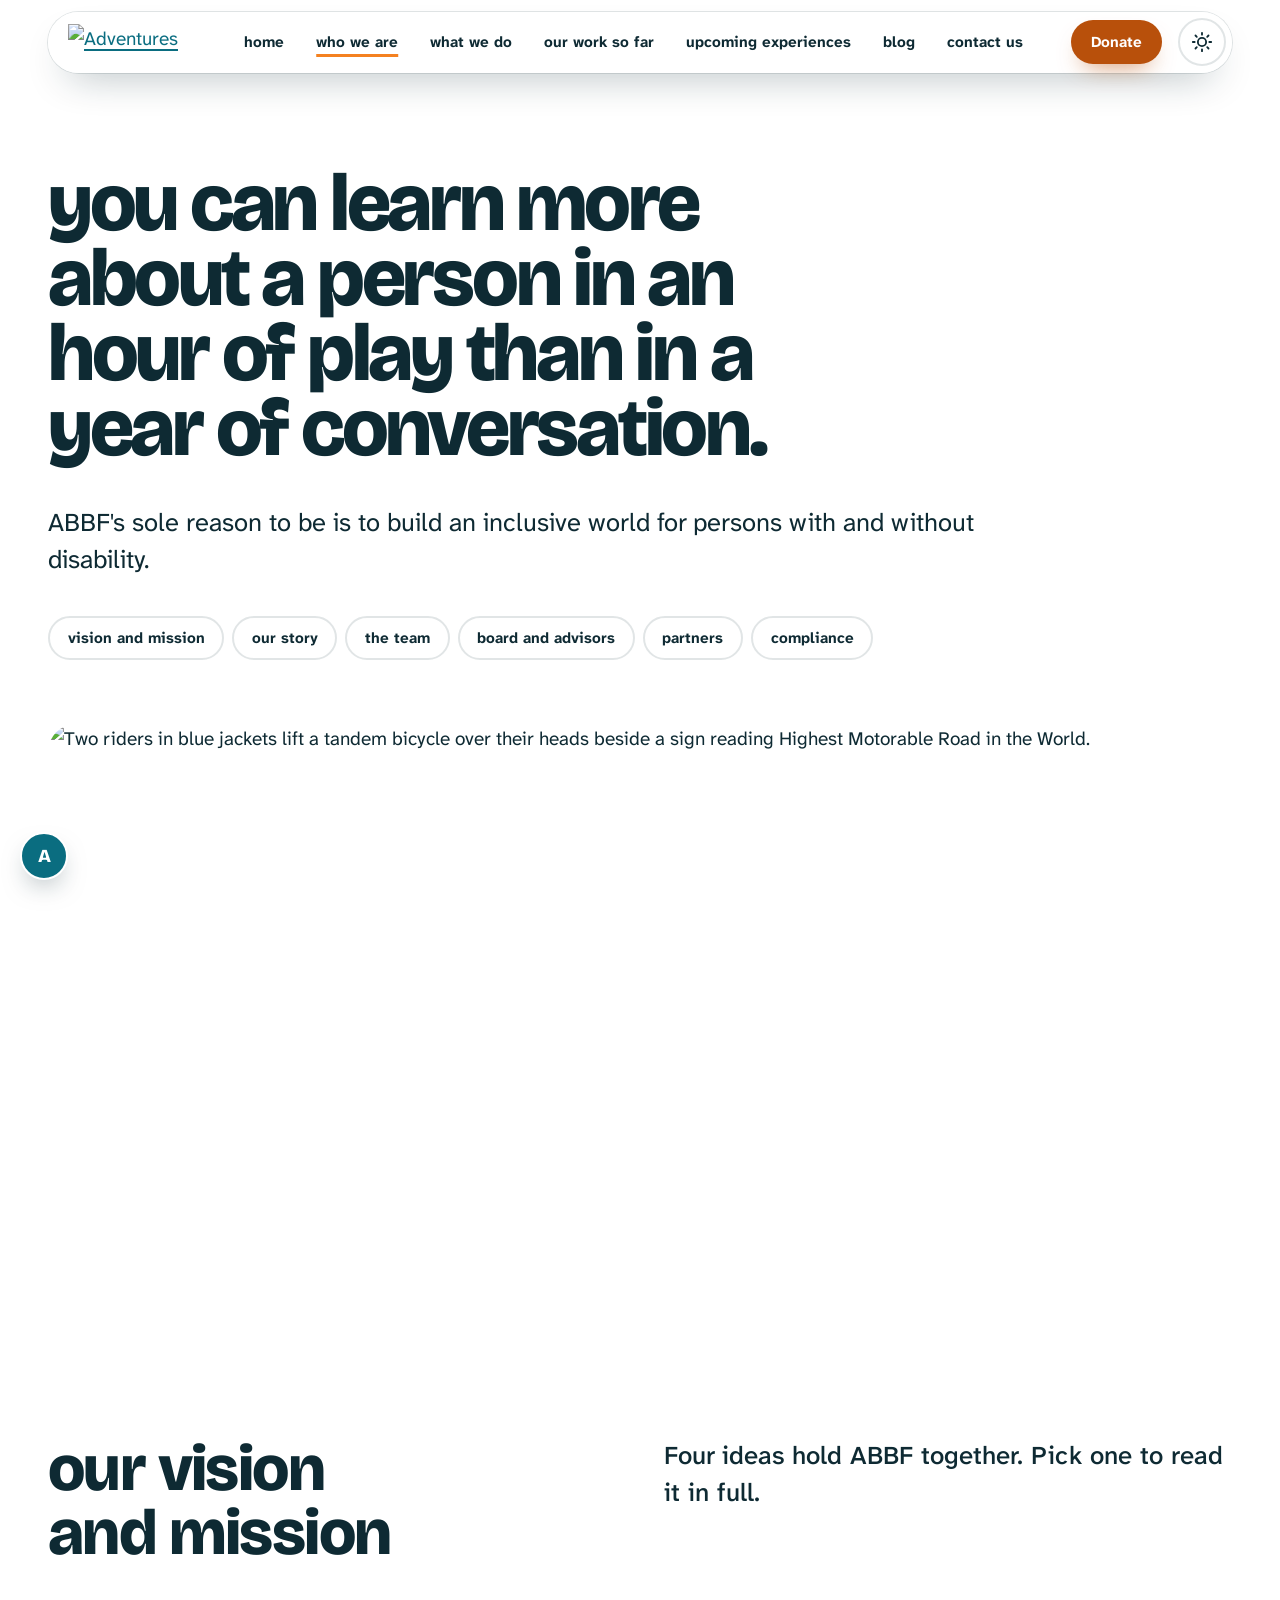
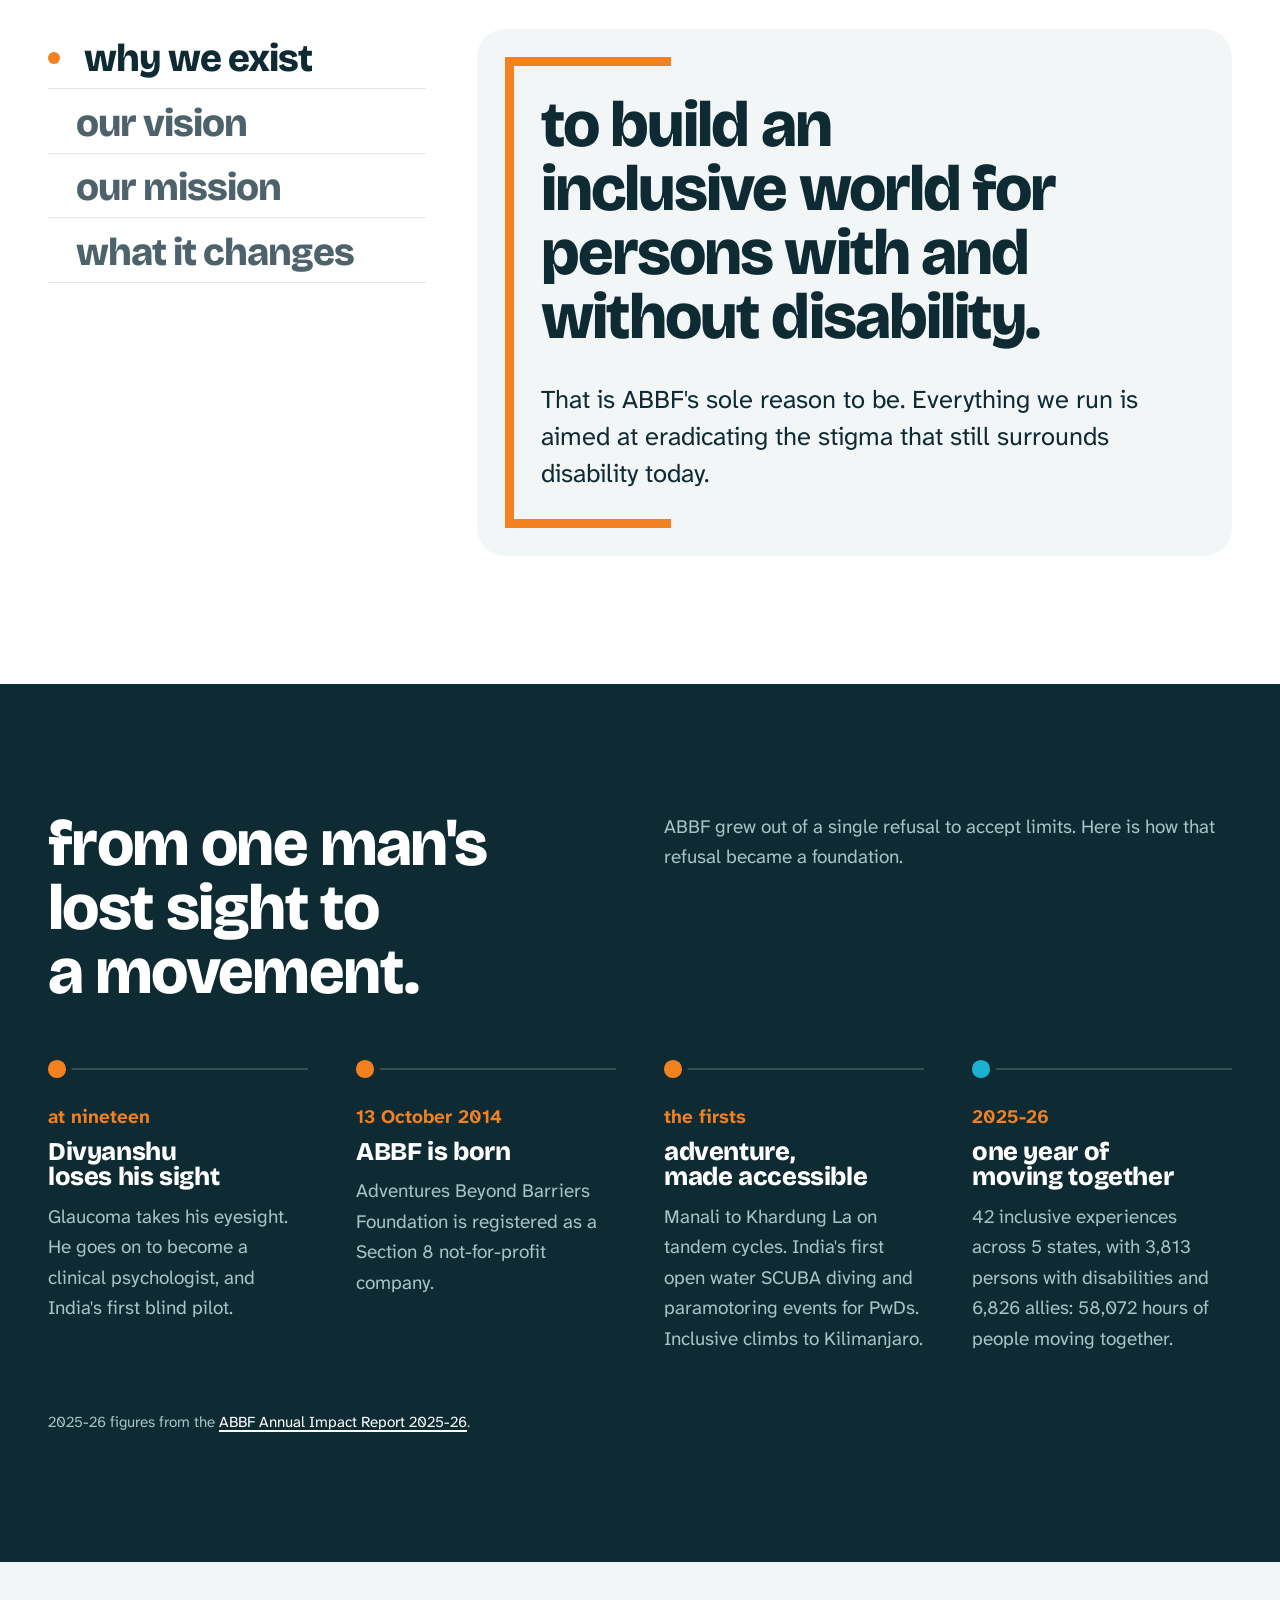
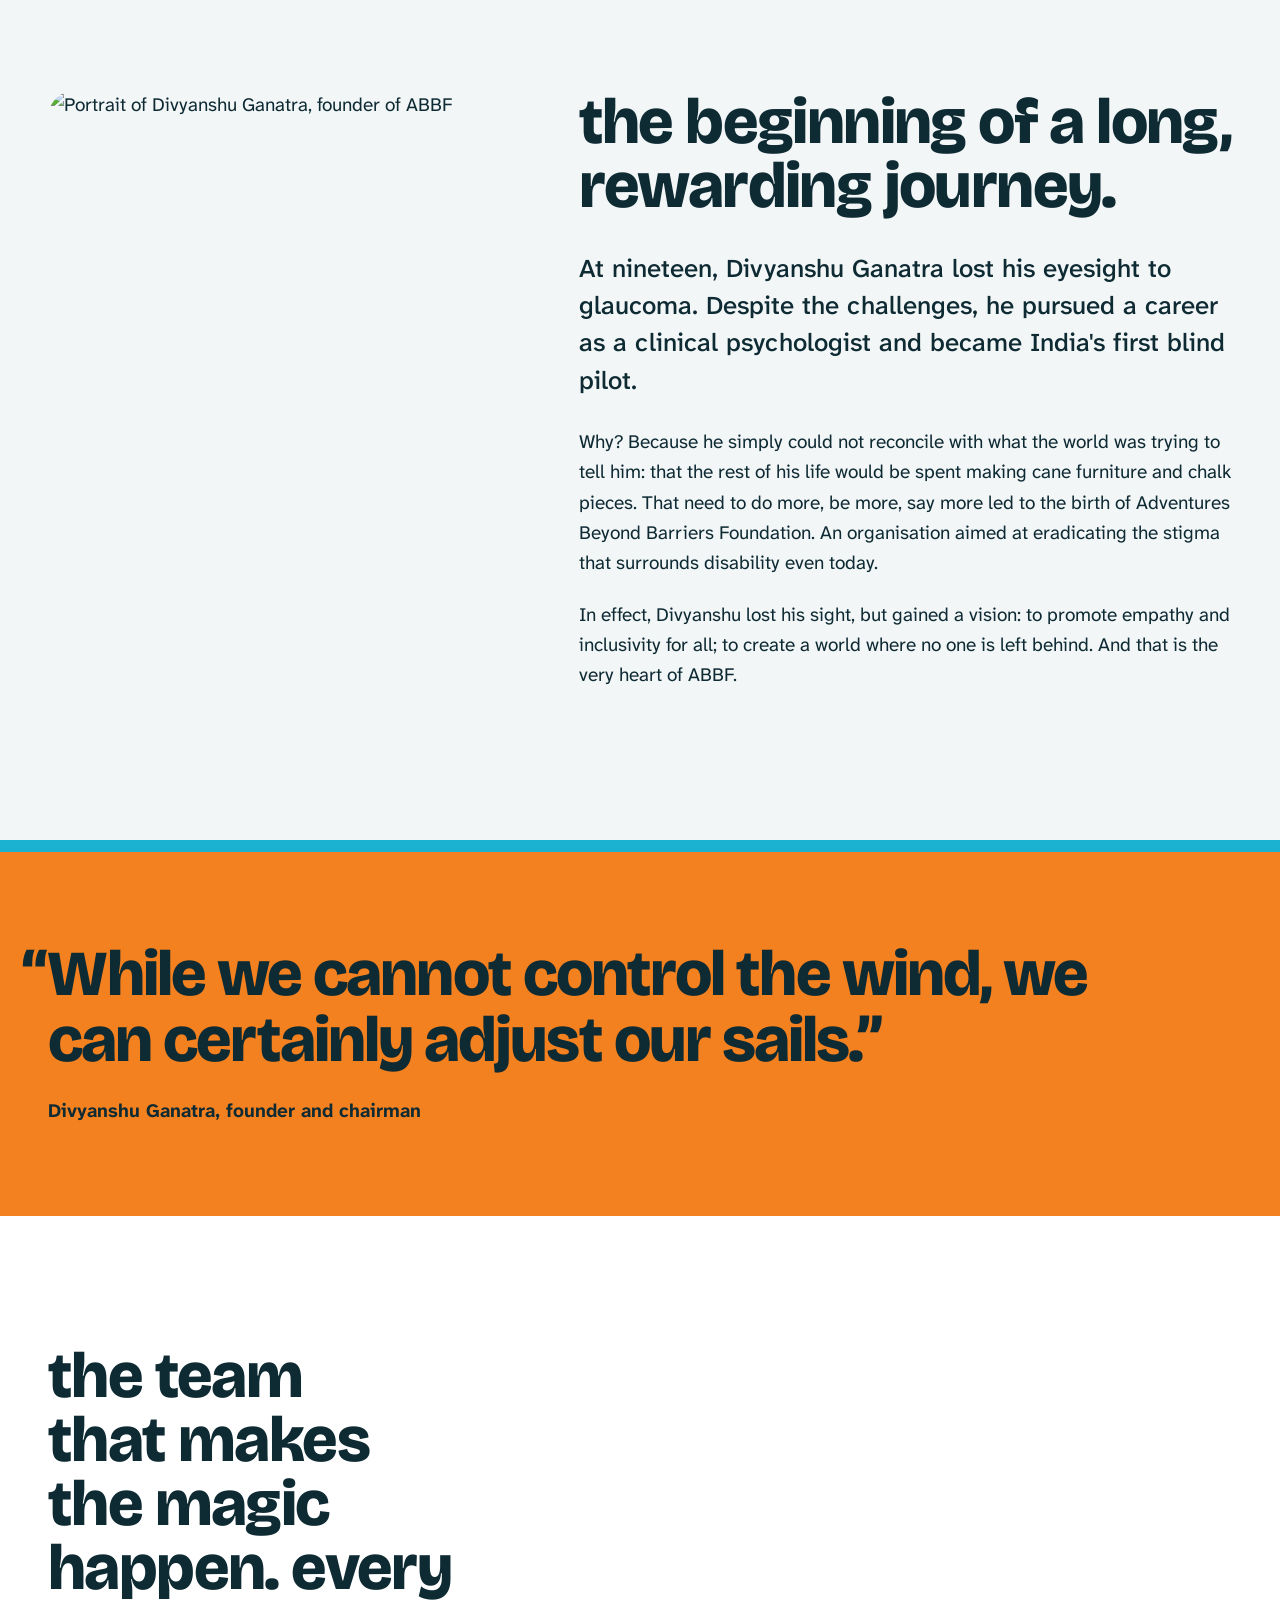
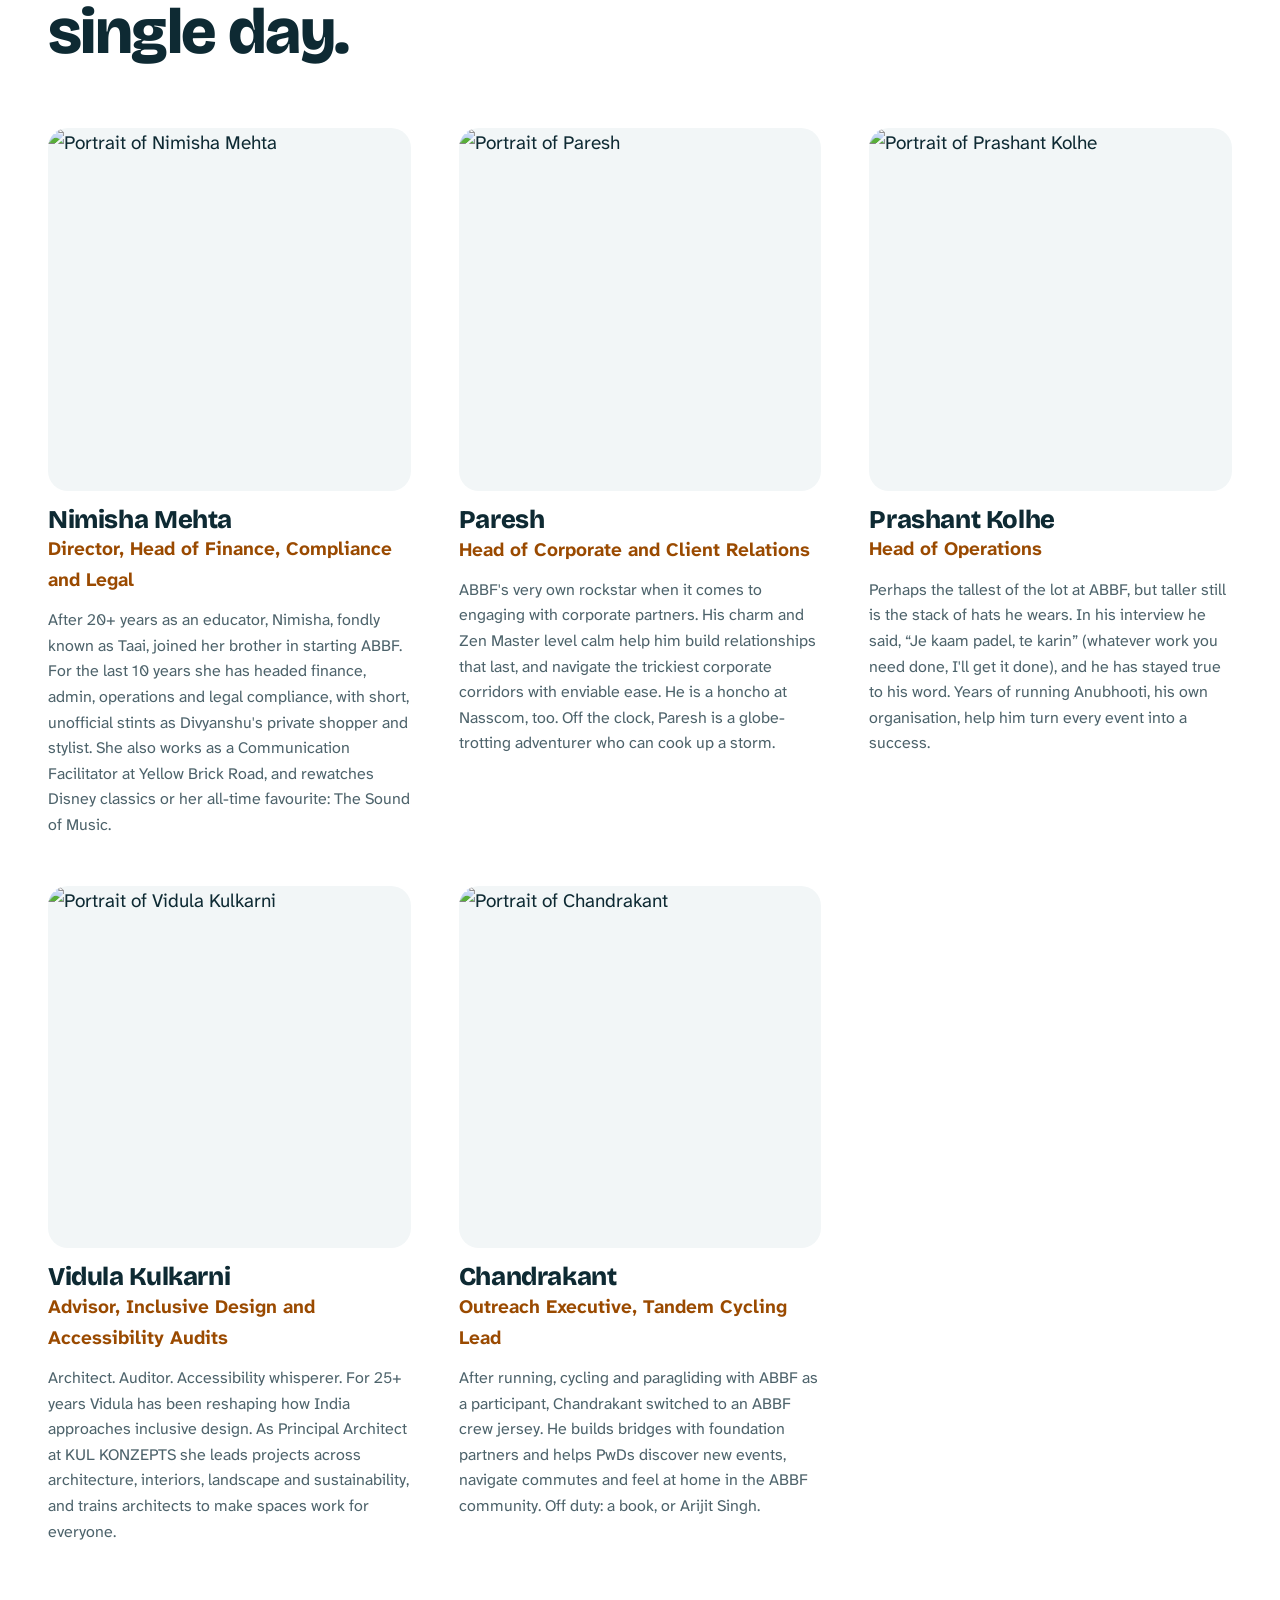
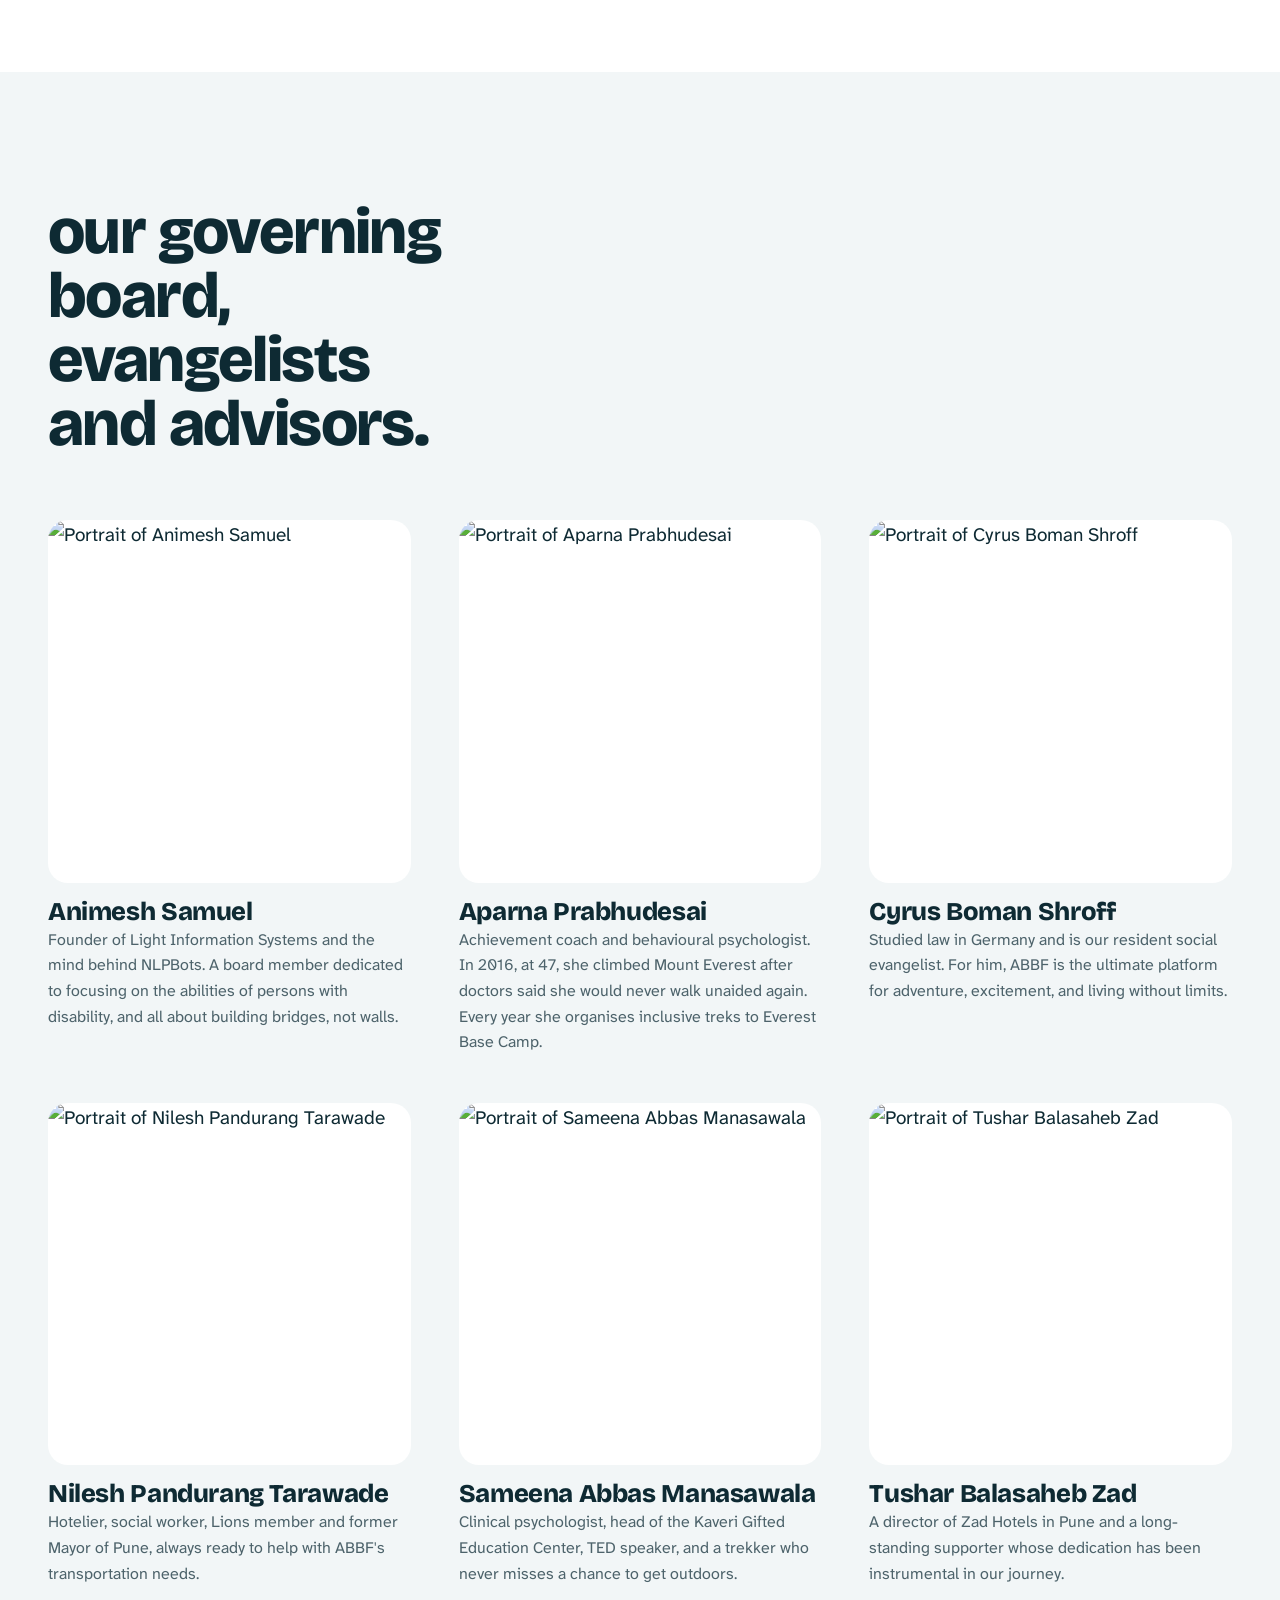
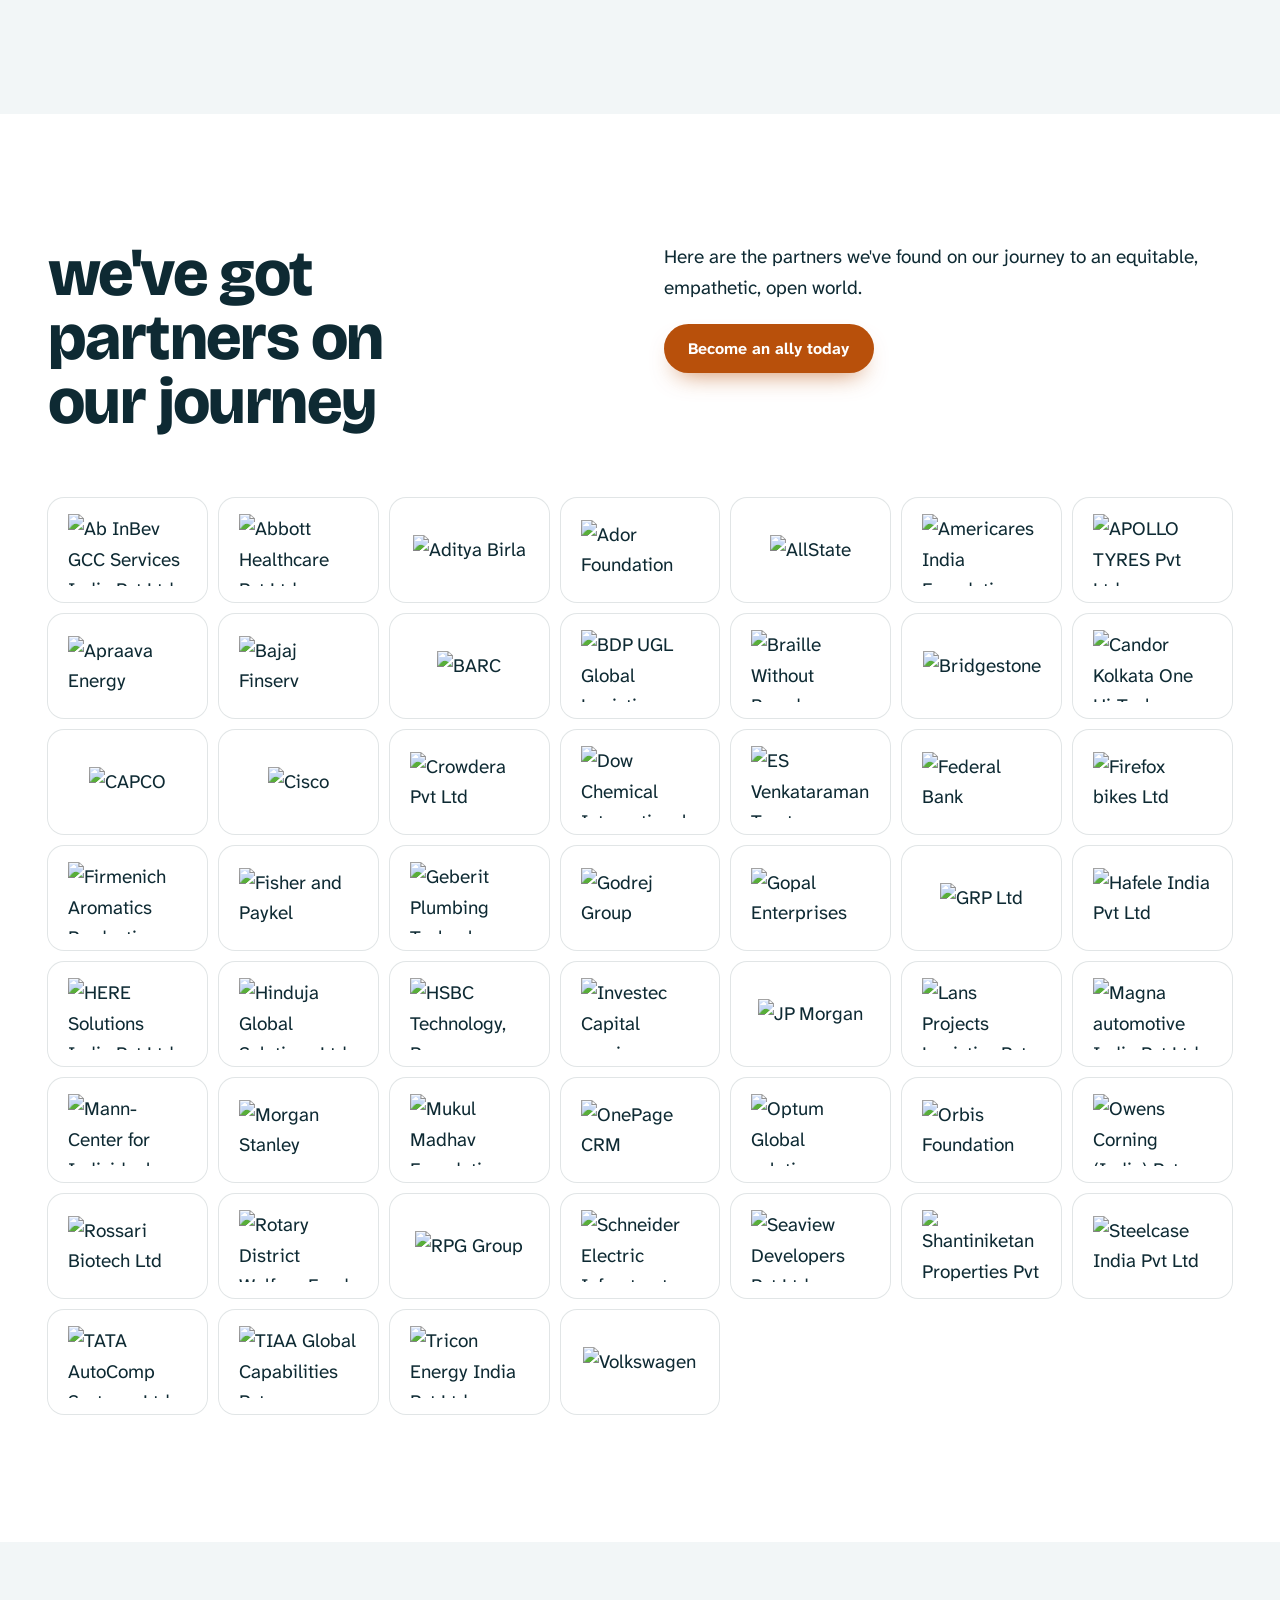
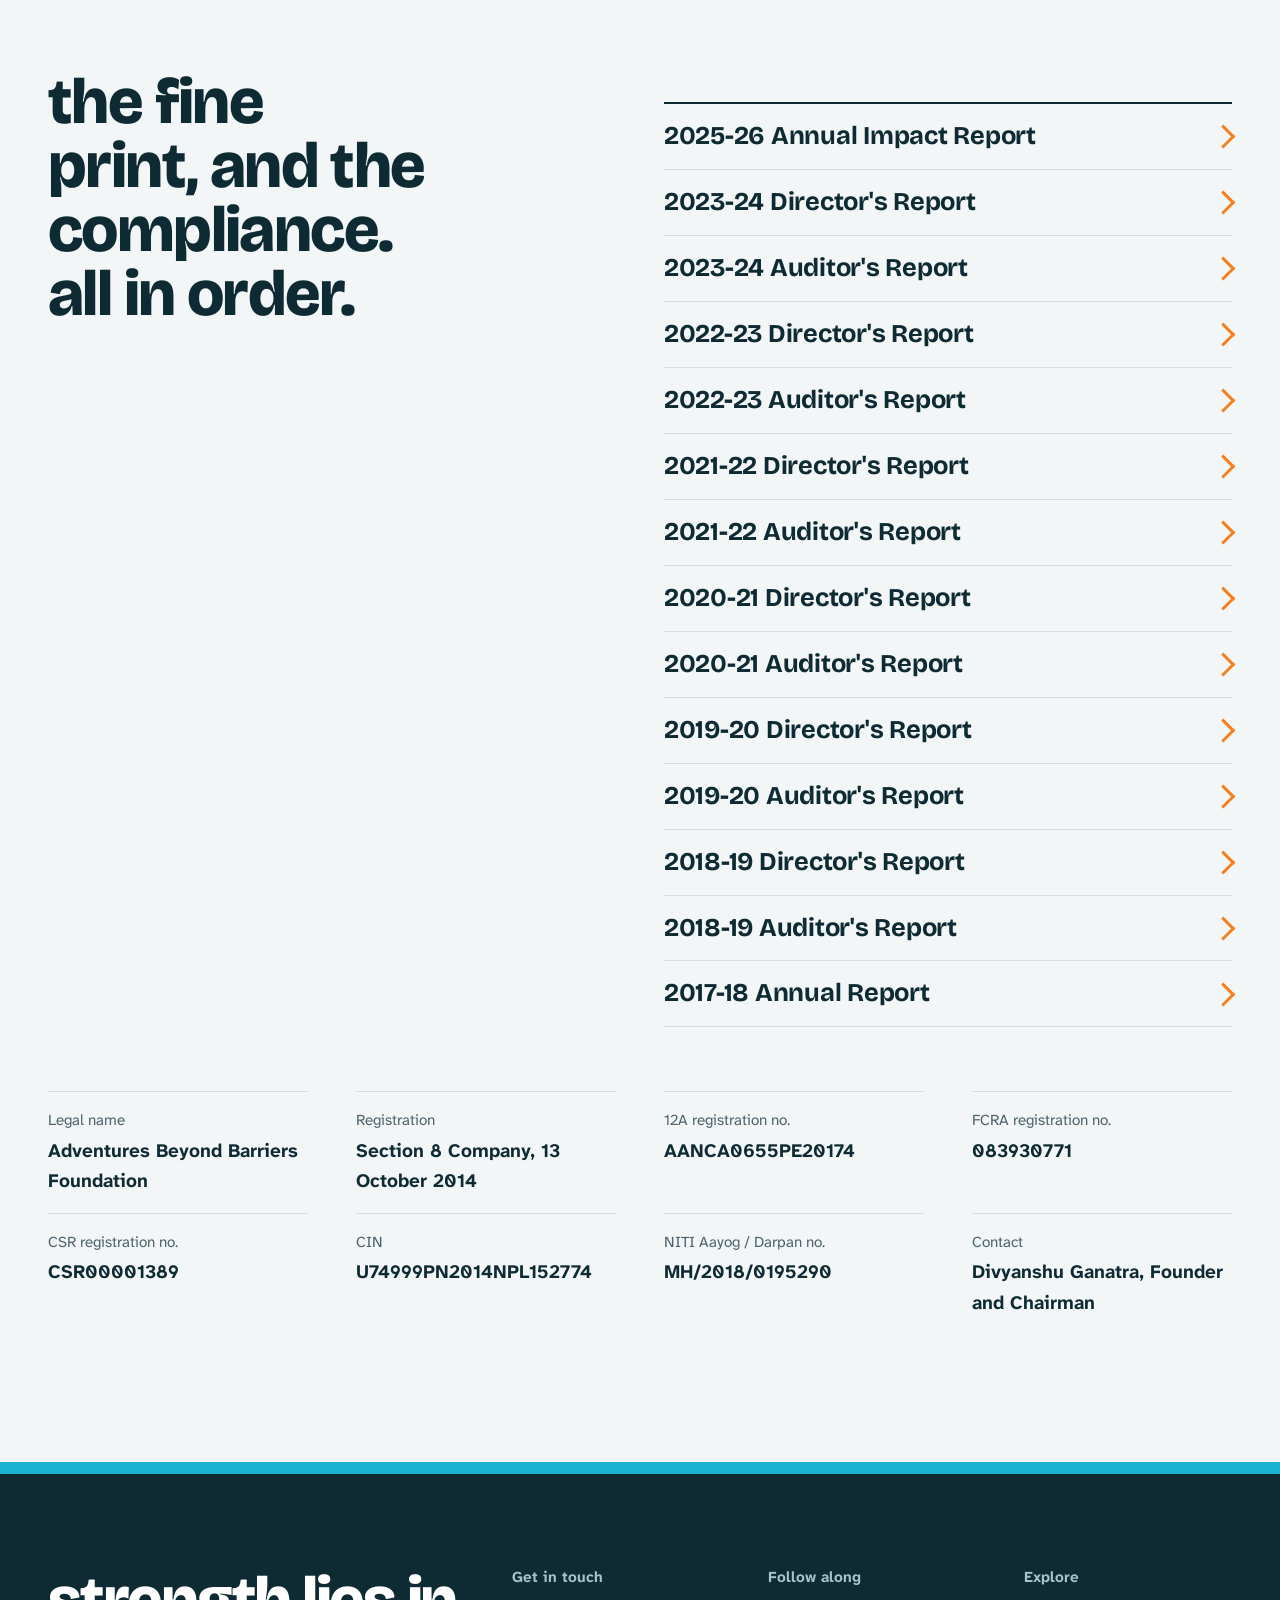
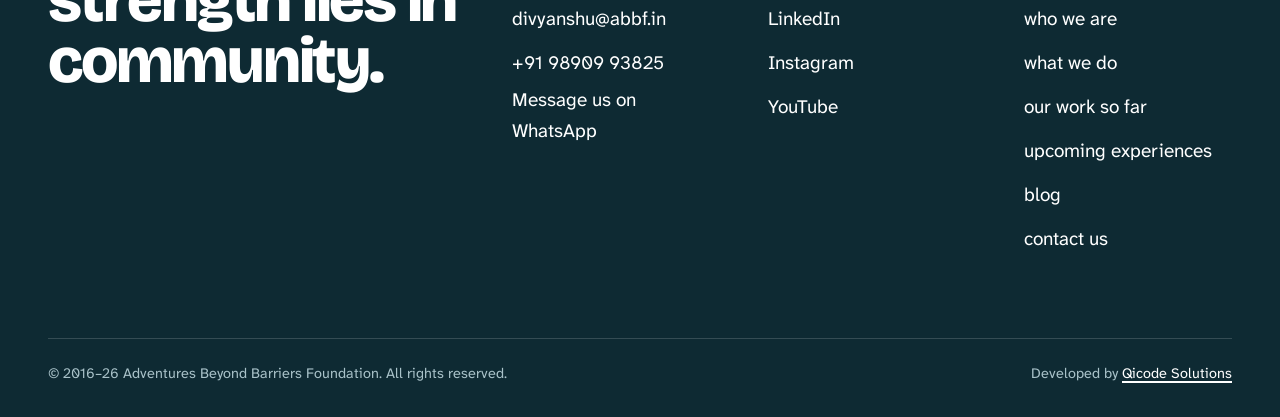
==== commit 1d14e090: "Add vision and mission explorer to about page, and light/dark mode About page: chapter index, tabbed" ====
--- a/about/index.html
+++ b/about/index.html
@@ -3,8 +3,14 @@
   <head>
     <meta charset="utf-8" />
     <meta name="viewport" content="width=device-width, initial-scale=1" />
+    <script>
+      /* Set the theme before first paint: saved choice, else the OS setting */
+      try {
+        document.documentElement.setAttribute("data-theme", localStorage.getItem("abbf-theme") || (matchMedia("(prefers-color-scheme: dark)").matches ? "dark" : "light"));
+      } catch (e) {}
+    </script>
     <title>Who We Are - Adventures Beyond Barriers Foundation</title>
-    <meta name="description" content="Meet the founder, team, board and partners of Adventures Beyond Barriers Foundation." />
+    <meta name="description" content="The vision, mission and story of Adventures Beyond Barriers Foundation, and the founder, team, board and partners behind it." />
     <meta name="theme-color" content="#0e2a33" />
     <link rel="icon" href="https://abbf.in/favicon-32x32.png" />
     <link rel="preconnect" href="https://fonts.googleapis.com" />
@@ -27,21 +33,81 @@
         <div class="inner">
           <h1 id="page-title" class="page-hero__title">you can learn more about a person in an hour of play than in a year of conversation.</h1>
           <p class="page-hero__lead">ABBF's sole reason to be is to build an inclusive world for persons with and without disability.</p>
+          <nav class="chapters" aria-label="On this page">
+            <a href="#vision">vision and mission</a>
+            <a href="#story">our story</a>
+            <a href="#team">the team</a>
+            <a href="#board">board and advisors</a>
+            <a href="#allies">partners</a>
+            <a href="#compliance">compliance</a>
+          </nav>
           <img class="page-hero__img" src="https://storage.googleapis.com/abbf/images/about/banner-about-01.webp" alt="Two riders in blue jackets lift a tandem bicycle over their heads beside a sign reading Highest Motorable Road in the World." width="1600" height="686" />
         </div>
       </section>
 
-      <section class="section " aria-labelledby="vision-heading">
+      <section class="section creed-section" id="vision" aria-labelledby="vision-heading">
         <div class="inner">
           <div class="split split--tight">
             <h2 id="vision-heading" class="section-heading split__head">our vision and mission</h2>
-            <div class="split__body prose"><p class="lead">By organising outdoor sports activities, we encourage dialogue and build empathy between persons with and without disability.</p><p>For all participants, these interactions result in enhanced life skills, increased self confidence, better social skills, and a heightened awareness of the need for an equitable world.</p></div>
-          </div>
-
-        </div>
-      </section>
-
-      <section class="section section--chalk" aria-labelledby="founder-heading">
+            <div class="split__body prose"><p class="lead">Four ideas hold ABBF together. Pick one to read it in full.</p></div>
+          </div>
+
+          <div class="creed" data-tabs>
+            <div class="creed__tabs" role="tablist" aria-label="Our vision and mission" aria-orientation="vertical">
+              <button type="button" role="tab" id="creed-tab-purpose" aria-controls="creed-purpose" aria-selected="true">why we exist</button>
+              <button type="button" role="tab" id="creed-tab-vision" aria-controls="creed-vision" aria-selected="false">our vision</button>
+              <button type="button" role="tab" id="creed-tab-mission" aria-controls="creed-mission" aria-selected="false">our mission</button>
+              <button type="button" role="tab" id="creed-tab-change" aria-controls="creed-change" aria-selected="false">what it changes</button>
+            </div>
+
+            <div class="creed__panel" role="tabpanel" id="creed-purpose" aria-labelledby="creed-tab-purpose" tabindex="0">
+              <p class="creed__statement">to build an inclusive world for persons with and without disability.</p>
+              <p class="creed__support">That is ABBF's sole reason to be. Everything we run is aimed at eradicating the stigma that still surrounds disability today.</p>
+            </div>
+
+            <div class="creed__panel" role="tabpanel" id="creed-vision" aria-labelledby="creed-tab-vision" tabindex="0">
+              <p class="creed__statement">a world where no one is left behind.</p>
+              <blockquote class="creed__quote">
+                <p>&ldquo;A world where people with and without disabilities come together as equals and truly belong.&rdquo;</p>
+                <footer>Divyanshu Ganatra, founder, in the <a href="https://abbf.in/annual-report-25-26/index.html" target="_blank" rel="noopener noreferrer">2025-26 Annual Impact Report<span class="visually-hidden"> (opens in a new tab)</span></a></footer>
+              </blockquote>
+            </div>
+
+            <div class="creed__panel" role="tabpanel" id="creed-mission" aria-labelledby="creed-tab-mission" tabindex="0">
+              <p class="creed__statement">to promote empathy and inclusivity for all, through outdoor sport.</p>
+              <p class="creed__support">By organising outdoor sports activities, we encourage dialogue and build empathy between persons with and without disability. Treks, tandem cycling, marathons, SCUBA diving and paragliding put everyone on the same trail, as equals.</p>
+            </div>
+
+            <div class="creed__panel" role="tabpanel" id="creed-change" aria-labelledby="creed-tab-change" tabindex="0">
+              <p class="creed__support creed__support--first">For every participant, with or without disability, these interactions result in:</p>
+              <ul class="outcomes" role="list">
+                <li>enhanced life skills</li>
+                <li>increased self-confidence</li>
+                <li>better social skills</li>
+                <li>a heightened awareness of the need for an equitable world</li>
+              </ul>
+            </div>
+          </div>
+        </div>
+      </section>
+
+      <section class="section section--ink" aria-labelledby="journey-heading">
+        <div class="inner">
+          <div class="split split--tight">
+            <h2 id="journey-heading" class="section-heading split__head">from one man's lost sight to a movement.</h2>
+            <div class="split__body prose"><p>ABBF grew out of a single refusal to accept limits. Here is how that refusal became a foundation.</p></div>
+          </div>
+          <ol class="journey" role="list">
+            <li data-reveal><p class="journey__when">at nineteen</p><h3 class="journey__what">Divyanshu loses his sight</h3><p>Glaucoma takes his eyesight. He goes on to become a clinical psychologist, and India's first blind pilot.</p></li>
+            <li data-reveal><p class="journey__when">13 October 2014</p><h3 class="journey__what">ABBF is born</h3><p>Adventures Beyond Barriers Foundation is registered as a Section 8 not-for-profit company.</p></li>
+            <li data-reveal><p class="journey__when">the firsts</p><h3 class="journey__what">adventure, made accessible</h3><p>Manali to Khardung La on tandem cycles. India's first open water SCUBA diving and paramotoring events for PwDs. Inclusive climbs to Kilimanjaro.</p></li>
+            <li data-reveal><p class="journey__when">2025-26</p><h3 class="journey__what">one year of moving together</h3><p>42 inclusive experiences across 5 states, with 3,813 persons with disabilities and 6,826 allies: 58,072 hours of people moving together.</p></li>
+          </ol>
+          <p class="journey__source">2025-26 figures from the <a href="https://abbf.in/annual-report-25-26/index.html" target="_blank" rel="noopener noreferrer">ABBF Annual Impact Report 2025-26<span class="visually-hidden"> (opens in a new tab)</span></a>.</p>
+        </div>
+      </section>
+
+      <section class="section section--chalk" id="story" aria-labelledby="founder-heading">
         <div class="inner founder">
           <img class="founder__photo" src="https://storage.googleapis.com/abbf/images/team/divyanshu-g.jpg" alt="Portrait of Divyanshu Ganatra, founder of ABBF" width="600" height="750" loading="lazy" />
           <div class="prose">
@@ -53,6 +119,15 @@
         </div>
       </section>
 
+      <section class="quote-block quote-block--solo" aria-label="A note from our founder">
+        <div class="inner">
+          <figure class="quote-block__figure">
+            <blockquote class="quote-block__text"><p>&ldquo;While we cannot control the wind, we can certainly adjust our sails.&rdquo;</p></blockquote>
+            <figcaption class="quote-block__cite">Divyanshu Ganatra, founder and chairman</figcaption>
+          </figure>
+        </div>
+      </section>
+
       <section class="section " aria-labelledby="team">
         <div class="inner">
           <div class="split split--tight">
@@ -69,7 +144,7 @@
         </div>
       </section>
 
-      <section class="section section--chalk" aria-labelledby="board-heading">
+      <section class="section section--chalk" id="board" aria-labelledby="board-heading">
         <div class="inner">
           <div class="split split--tight">
             <h2 id="board-heading" class="section-heading split__head">our governing board, evangelists and advisors.</h2>
@@ -150,7 +225,7 @@
         </div>
       </section>
 
-      <section class="section section--chalk" aria-labelledby="compliance-heading">
+      <section class="section section--chalk" id="compliance" aria-labelledby="compliance-heading">
         <div class="inner">
           <div class="split split--tight">
             <h2 id="compliance-heading" class="section-heading split__head">the fine print, and the compliance. all in order.</h2>
--- a/css/tokens.css
+++ b/css/tokens.css
@@ -27,6 +27,15 @@
   --color-error: #b3261e;
   --color-focus-ring: var(--color-accent-cyan-deep);
 
+  /* Theme-aware roles. In light mode they alias the brand values above. */
+  --color-ink-bg: var(--color-ink); /* dark bands: footer, .section--ink */
+  --color-ink-bg-2: var(--color-ink-2);
+  --color-on-accent: #0e2a33; /* text on orange/cyan/white fills, never flips */
+  --color-fill-strong: var(--color-ink); /* selected/hover chips */
+  --color-on-fill-strong: #ffffff;
+  --color-header-bg: rgba(255, 255, 255, 0.92);
+  --color-impact-lead: var(--color-accent-orange-deep);
+
   /* Type */
   --font-display: "Bricolage Grotesque", "Arial Narrow", sans-serif;
   --font-body: "Atkinson Hyperlegible Next", "Atkinson Hyperlegible", system-ui, sans-serif;
@@ -53,8 +62,39 @@
   --motion-ease: var(--ease-spring);
 }
 
-/* High-contrast mode (toolbar toggle) */
+/* Dark mode (header toggle; defaults to the OS setting, see the inline script in each <head>).
+   Pairs checked against --color-white #0b1e24: ink 15.6:1, muted 9.0:1, orange text 8.1:1, cyan text 9.3:1. */
+html[data-theme="dark"] {
+  color-scheme: dark;
+  --color-white: #0b1e24;
+  --color-chalk: #112a32;
+  --color-paper-2: #17343d;
+  --color-ink: #e9f1f3;
+  --color-muted: #a9c2c9;
+  --color-line: rgba(255, 255, 255, 0.14);
+  --color-accent-orange-text: #ff9f52;
+  --color-accent-cyan-text: #6ad3e8;
+  --color-focus-ring: #6ad3e8;
+  --color-ink-bg: #061317;
+  --color-ink-bg-2: #112a32;
+  --color-fill-strong: #e9f1f3;
+  --color-on-fill-strong: #0e2a33;
+  --color-header-bg: rgba(11, 30, 36, 0.88);
+  --color-impact-lead: var(--color-accent-orange);
+}
+
+/* High-contrast mode (toolbar toggle) — always light, overrides dark mode */
 html[data-a11y-contrast="high"] {
+  color-scheme: light;
+  --color-white: #ffffff;
+  --color-paper-2: #ffffff;
+  --color-ink-bg: #000000;
+  --color-ink-bg-2: #000000;
+  --color-fill-strong: #000000;
+  --color-on-fill-strong: #ffffff;
+  --color-on-accent: #000000;
+  --color-header-bg: #ffffff;
+  --color-impact-lead: #8a3a00;
   --color-ink: #000000;
   --color-ink-2: #000000;
   --color-chalk: #ffffff;
--- a/css/site-a11y.css
+++ b/css/site-a11y.css
@@ -104,7 +104,7 @@
   z-index: 400;
   padding: 0.85rem 1.25rem;
   border-radius: 999px;
-  background: var(--color-ink);
+  background: var(--color-ink-bg);
   color: #fff;
   font-weight: 700;
   text-decoration: none;
@@ -195,8 +195,8 @@
 
 .btn-ghost:hover,
 .btn-ghost[aria-pressed="true"] {
-  background: var(--color-ink);
-  color: #fff;
+  background: var(--color-fill-strong);
+  color: var(--color-on-fill-strong);
 }
 
 .btn-ghost-light,
@@ -242,7 +242,7 @@
   align-items: center;
   gap: 1rem;
   padding: 0.4rem 0.4rem 0.4rem 1.25rem;
-  background: rgba(255, 255, 255, 0.92);
+  background: var(--color-header-bg);
   -webkit-backdrop-filter: blur(18px) saturate(1.4);
   backdrop-filter: blur(18px) saturate(1.4);
   border-radius: 999px;
@@ -315,8 +315,8 @@
   padding: 0;
   border: 0;
   border-radius: 50%;
-  background: var(--color-ink);
-  color: #fff;
+  background: var(--color-fill-strong);
+  color: var(--color-on-fill-strong);
   cursor: pointer;
   transition: transform var(--motion-duration) var(--ease-spring);
 }
@@ -562,7 +562,7 @@
 }
 
 .a11y-toolbar__toggle[aria-expanded="true"] {
-  background: var(--color-ink);
+  background: var(--color-ink-bg);
 }
 
 .a11y-toolbar__panel {
@@ -571,7 +571,7 @@
   bottom: calc(100% + 0.75rem);
   width: 17rem;
   padding: 1.25rem;
-  background: #fff;
+  background: var(--color-white);
   border-radius: 1.25rem;
   box-shadow: 0 0 0 1px var(--color-line), 0 30px 60px -24px rgba(14, 42, 51, 0.5);
 }
@@ -602,7 +602,7 @@
   padding: 0.35rem 0.85rem;
   border: 2px solid var(--color-ink);
   border-radius: 999px;
-  background: #fff;
+  background: var(--color-white);
   color: var(--color-ink);
   font-family: var(--font-body);
   font-size: 0.9rem;
@@ -619,8 +619,8 @@
 
 .a11y-toolbar__panel button:hover,
 .a11y-toolbar__panel button[aria-pressed="true"] {
-  background: var(--color-ink);
-  color: #fff;
+  background: var(--color-fill-strong);
+  color: var(--color-on-fill-strong);
 }
 
 /* --- Sections --- */
@@ -635,7 +635,7 @@
 }
 
 .section--ink {
-  background: var(--color-ink);
+  background: var(--color-ink-bg);
   color: #fff;
 }
 
@@ -1127,7 +1127,7 @@
   aspect-ratio: 1;
   border-radius: 50%;
   object-fit: cover;
-  box-shadow: 0 0 0 0.4rem #fff, 0 0 0 0.75rem var(--color-accent-cyan);
+  box-shadow: 0 0 0 0.4rem var(--color-white), 0 0 0 0.75rem var(--color-accent-cyan);
 }
 
 .carousel__quote {
@@ -1192,8 +1192,8 @@
 
 .carousel__btn:hover,
 .carousel__btn[aria-pressed="true"] {
-  background: var(--color-ink);
-  color: #fff;
+  background: var(--color-fill-strong);
+  color: var(--color-on-fill-strong);
 }
 
 .carousel__btn:active {
@@ -1353,7 +1353,7 @@
   margin-top: 1rem;
   padding: 1.25rem 1.5rem;
   border-radius: 1rem;
-  background: var(--color-ink-2);
+  background: var(--color-ink-bg-2);
   color: var(--color-muted-on-ink);
 }
 
@@ -1467,7 +1467,7 @@
 /* --- Footer --- */
 .site-footer {
   padding: clamp(4rem, 8vw, 6rem) 0 2rem;
-  background: var(--color-ink);
+  background: var(--color-ink-bg);
   color: #fff;
   border-top: 0.75rem solid var(--color-accent-cyan);
 }
@@ -1590,7 +1590,7 @@
 
 .impact__item--lead dd {
   font-size: clamp(4rem, 2rem + 9vw, 10rem);
-  color: var(--color-accent-orange-deep);
+  color: var(--color-impact-lead);
 }
 
 .impact dt {
@@ -1635,7 +1635,7 @@
   padding: 0.75rem 1.4rem;
   border: 2px solid var(--color-ink);
   border-radius: 999px;
-  background: #fff;
+  background: var(--color-white);
   color: var(--color-ink);
   font: 700 1rem/1.2 var(--font-body);
   cursor: pointer;
@@ -1652,8 +1652,8 @@
 }
 
 .roles__tabs [role="tab"][aria-selected="true"] {
-  background: var(--color-ink);
-  color: #fff;
+  background: var(--color-fill-strong);
+  color: var(--color-on-fill-strong);
 }
 
 .roles__panel {
@@ -2045,7 +2045,7 @@
   min-height: 15rem;
   padding: 1.5rem;
   border-radius: 1.25rem;
-  background: var(--color-ink-2);
+  background: var(--color-ink-bg-2);
 }
 
 .verticals li:nth-child(odd) {
@@ -2208,3 +2208,439 @@
   flex-wrap: wrap;
   gap: 0.75rem;
 }
+
+/* ===== Dark mode ===== */
+
+/* Orange/cyan/white fills keep navy text in both themes */
+html[data-theme="dark"] :is(.section--orange, .quote-block, .contact-strip, .empty, .verticals li,
+  .mosaic__note, .mosaic__item figcaption, .options a:hover, .options--give a, .mobile-nav__close,
+  .quick-actions__link--primary, .btn-white:hover, .btn-ghost-light:hover, .btn-secondary:hover) {
+  --color-ink: var(--color-on-accent);
+  --color-muted: var(--color-on-accent);
+  --color-accent-orange-text: var(--color-on-accent);
+  --color-accent-cyan-text: var(--color-on-accent);
+  --color-focus-ring: var(--color-on-accent);
+  --color-fill-strong: var(--color-on-accent);
+  --color-on-fill-strong: #ffffff;
+}
+
+/* logo.png ships on a white box: give it a white chip instead of multiplying into the dark bar */
+html[data-theme="dark"] .site-header__logo {
+  padding: 0 0.85rem;
+  margin-left: -0.85rem;
+  background: #fff;
+  border-radius: 999px;
+}
+
+html[data-theme="dark"] .site-header__logo img {
+  mix-blend-mode: normal;
+}
+
+html[data-theme="dark"] .section--ink,
+html[data-theme="dark"] .site-footer {
+  box-shadow: inset 0 1px 0 var(--color-line);
+}
+
+html[data-theme="dark"] img:not(.site-header__logo img, .logo-grid img, .partners-marquee__item img) {
+  filter: brightness(0.92);
+}
+
+/* Theme toggle (header) */
+.theme-toggle {
+  display: inline-flex;
+  align-items: center;
+  justify-content: center;
+  flex: none;
+  width: 48px;
+  height: 48px;
+  margin-left: auto;
+  padding: 0;
+  border: 2px solid var(--color-line);
+  border-radius: 50%;
+  background: transparent;
+  color: var(--color-ink);
+  cursor: pointer;
+  transition: transform var(--motion-duration) var(--ease-spring), background-color 0.25s var(--ease-out);
+}
+
+.theme-toggle:hover {
+  background: var(--color-chalk);
+}
+
+.theme-toggle:active {
+  transform: scale(0.94);
+}
+
+.theme-toggle svg {
+  width: 22px;
+  height: 22px;
+}
+
+.theme-toggle .theme-toggle__moon,
+html[data-theme="dark"] .theme-toggle .theme-toggle__sun {
+  display: none;
+}
+
+html[data-theme="dark"] .theme-toggle .theme-toggle__moon {
+  display: block;
+}
+
+.site-header__menu-btn {
+  margin-left: 0;
+}
+
+@media (min-width: 1180px) {
+  .theme-toggle {
+    margin-left: 0;
+    order: 3;
+  }
+}
+
+/* Smooth the swap, but never on first paint (class is added after load) */
+html.theme-ready body,
+html.theme-ready .section,
+html.theme-ready .site-header__bar {
+  transition: background-color 0.35s var(--ease-out), color 0.35s var(--ease-out);
+}
+
+/* ===== About: chapter index ===== */
+.chapters {
+  display: flex;
+  flex-wrap: wrap;
+  gap: 0.5rem;
+  margin-top: clamp(1.75rem, 3vw, 2.5rem);
+  animation: fade 0.8s var(--ease-out) 0.3s both;
+}
+
+.chapters a {
+  display: inline-flex;
+  align-items: center;
+  min-height: 44px;
+  padding: 0.4rem 1.1rem;
+  border: 2px solid var(--color-line);
+  border-radius: 999px;
+  color: var(--color-ink);
+  font-size: 0.95rem;
+  font-weight: 700;
+  text-decoration: none;
+  transition: background-color 0.25s var(--ease-out), border-color 0.25s var(--ease-out),
+    transform var(--motion-duration) var(--ease-spring);
+}
+
+.chapters a:hover {
+  background: var(--color-chalk);
+  border-color: var(--color-accent-orange);
+  color: var(--color-ink);
+  transform: translateY(-2px);
+}
+
+/* ===== About: vision and mission explorer ===== */
+.creed {
+  display: grid;
+  grid-template-columns: minmax(0, 4fr) minmax(0, 8fr);
+  gap: clamp(1.5rem, 4vw, 4rem);
+  align-items: stretch;
+}
+
+.creed__tabs {
+  display: flex;
+  flex-direction: column;
+  gap: 0.25rem;
+}
+
+.creed__tabs [role="tab"] {
+  position: relative;
+  display: flex;
+  align-items: center;
+  min-height: 56px;
+  padding: 0.6rem 0 0.6rem 1.75rem;
+  border: 0;
+  border-bottom: 1px solid var(--color-line);
+  background: none;
+  color: var(--color-muted);
+  font: 800 var(--step-2) / 1.05 var(--font-display);
+  letter-spacing: -0.025em;
+  text-align: left;
+  cursor: pointer;
+  transition: color 0.25s var(--ease-out), padding-left var(--motion-duration) var(--ease-spring);
+}
+
+.creed__tabs [role="tab"]::before {
+  content: "";
+  position: absolute;
+  left: 0;
+  top: 50%;
+  width: 0.75rem;
+  height: 0.75rem;
+  margin-top: -0.375rem;
+  border-radius: 50%;
+  background: var(--color-accent-orange);
+  transform: scale(0);
+  transition: transform var(--motion-duration) var(--ease-spring);
+}
+
+.creed__tabs [role="tab"]:hover {
+  color: var(--color-ink);
+}
+
+.creed__tabs [role="tab"][aria-selected="true"] {
+  color: var(--color-ink);
+  padding-left: 2.25rem;
+}
+
+.creed__tabs [role="tab"][aria-selected="true"]::before {
+  transform: scale(1);
+}
+
+/* The ABBF bracket frames whichever idea is open */
+.creed__panel {
+  position: relative;
+  isolation: isolate;
+  display: flex;
+  flex-direction: column;
+  justify-content: center;
+  min-height: 24rem;
+  padding: clamp(2rem, 5vw, 4.5rem);
+  border-radius: 1.75rem;
+  background: var(--color-chalk);
+  animation: panel-in 0.6s var(--ease-spring) both;
+}
+
+.creed__panel[hidden] {
+  display: none;
+}
+
+.creed__panel::before {
+  content: "";
+  position: absolute;
+  z-index: -1;
+  top: clamp(1rem, 2.5vw, 1.75rem);
+  bottom: clamp(1rem, 2.5vw, 1.75rem);
+  left: clamp(1rem, 2.5vw, 1.75rem);
+  width: 22%;
+  border: 0.6rem solid var(--color-accent-orange);
+  border-right: 0;
+  transform-origin: left center;
+  animation: bracket 0.8s var(--ease-spring) 0.1s both;
+}
+
+.creed__statement {
+  margin: 0;
+  max-width: 20ch;
+  font-family: var(--font-display);
+  font-size: var(--step-3);
+  font-weight: 800;
+  line-height: 1;
+  letter-spacing: -0.03em;
+  text-wrap: balance;
+}
+
+.creed__support {
+  max-width: 54ch;
+  margin: clamp(1.25rem, 2.5vw, 2rem) 0 0;
+  font-size: var(--step-1);
+  line-height: 1.45;
+}
+
+.creed__support--first {
+  margin-top: 0;
+}
+
+.creed__quote {
+  margin: clamp(1.25rem, 2.5vw, 2rem) 0 0;
+  max-width: 50ch;
+}
+
+.creed__quote p {
+  margin: 0;
+  font-size: var(--step-1);
+  font-weight: 500;
+  line-height: 1.45;
+}
+
+.creed__quote footer {
+  margin-top: 0.75rem;
+  font-size: 0.95rem;
+  color: var(--color-muted);
+}
+
+.outcomes {
+  display: grid;
+  grid-template-columns: repeat(2, minmax(0, 1fr));
+  gap: 1rem var(--gutter);
+  margin: 1.5rem 0 0;
+  padding: 0;
+  list-style: none;
+}
+
+.outcomes li {
+  padding-top: 0.85rem;
+  border-top: 2px solid var(--color-accent-orange);
+  font-family: var(--font-display);
+  font-size: var(--step-1);
+  font-weight: 700;
+  line-height: 1.15;
+  letter-spacing: -0.015em;
+}
+
+@media (max-width: 900px) {
+  .creed {
+    grid-template-columns: 1fr;
+  }
+
+  .creed__tabs {
+    flex-direction: row;
+    flex-wrap: wrap;
+    gap: 0.5rem;
+  }
+
+  .creed__tabs [role="tab"],
+  .creed__tabs [role="tab"][aria-selected="true"] {
+    min-height: 48px;
+    padding: 0.6rem 1.1rem;
+    border: 2px solid var(--color-line);
+    border-radius: 999px;
+    font: 700 1rem/1.2 var(--font-body);
+    letter-spacing: 0;
+  }
+
+  .creed__tabs [role="tab"]::before {
+    display: none;
+  }
+
+  .creed__tabs [role="tab"][aria-selected="true"] {
+    background: var(--color-fill-strong);
+    border-color: var(--color-fill-strong);
+    color: var(--color-on-fill-strong);
+  }
+
+  .creed__panel {
+    min-height: 0;
+  }
+
+  .creed__panel::before {
+    width: 30%;
+  }
+}
+
+@media (max-width: 560px) {
+  .outcomes {
+    grid-template-columns: 1fr;
+  }
+}
+
+/* ===== About: the journey ===== */
+.journey {
+  display: grid;
+  grid-template-columns: repeat(4, minmax(0, 1fr));
+  gap: 2rem var(--gutter);
+  margin: 0;
+  padding: 0;
+  list-style: none;
+}
+
+.journey li {
+  position: relative;
+  padding-top: 2rem;
+  border-top: 2px solid var(--color-line-on-ink);
+}
+
+/* a marker on the line for each step */
+.journey li::before {
+  content: "";
+  position: absolute;
+  top: -0.6rem;
+  left: 0;
+  width: 1.1rem;
+  height: 1.1rem;
+  border-radius: 50%;
+  background: var(--color-accent-orange);
+  box-shadow: 0 0 0 0.35rem var(--color-ink-bg);
+}
+
+.journey li:last-child::before {
+  background: var(--color-accent-cyan);
+}
+
+.journey__when {
+  margin: 0;
+  font-weight: 700;
+  color: var(--color-accent-orange);
+}
+
+.journey__what {
+  margin: 0.4rem 0 0.75rem;
+  font-size: var(--step-1);
+  letter-spacing: -0.015em;
+  color: #fff;
+}
+
+.journey li > p:last-child {
+  margin: 0;
+  color: var(--color-muted-on-ink);
+}
+
+.journey__source {
+  margin: clamp(2.5rem, 5vw, 3.5rem) 0 0;
+  font-size: 0.95rem;
+  color: var(--color-muted-on-ink);
+}
+
+.journey__source a {
+  color: #fff;
+}
+
+@media (max-width: 1000px) {
+  .journey {
+    grid-template-columns: repeat(2, minmax(0, 1fr));
+    row-gap: 3rem;
+  }
+}
+
+@media (max-width: 560px) {
+  .journey {
+    grid-template-columns: 1fr;
+  }
+}
+
+/* Stagger steps in as the line scrolls into view (JS adds the classes) */
+.reveal-pending {
+  opacity: 0;
+  transform: translateY(1.5rem);
+  transition: opacity 0.7s var(--ease-out), transform 0.9s var(--ease-spring);
+}
+
+.reveal-pending.is-revealed {
+  opacity: 1;
+  transform: none;
+}
+
+.journey li:nth-child(2) { transition-delay: 0.1s; }
+.journey li:nth-child(3) { transition-delay: 0.2s; }
+.journey li:nth-child(4) { transition-delay: 0.3s; }
+
+/* Founder line, no illustration */
+.quote-block--solo .quote-block__figure {
+  padding-bottom: clamp(3.5rem, 7vw, 6rem);
+}
+
+.quote-block--solo .quote-block__text p {
+  max-width: 26ch;
+  font-size: var(--step-3);
+  font-weight: 800;
+  line-height: 1.02;
+  letter-spacing: -0.03em;
+}
+
+@media (prefers-reduced-motion: reduce) {
+  .creed__panel,
+  .creed__panel::before,
+  .chapters {
+    animation: none;
+  }
+}
+
+html[data-a11y-reduce-motion="true"] .creed__panel,
+html[data-a11y-reduce-motion="true"] .creed__panel::before {
+  animation: none !important;
+}
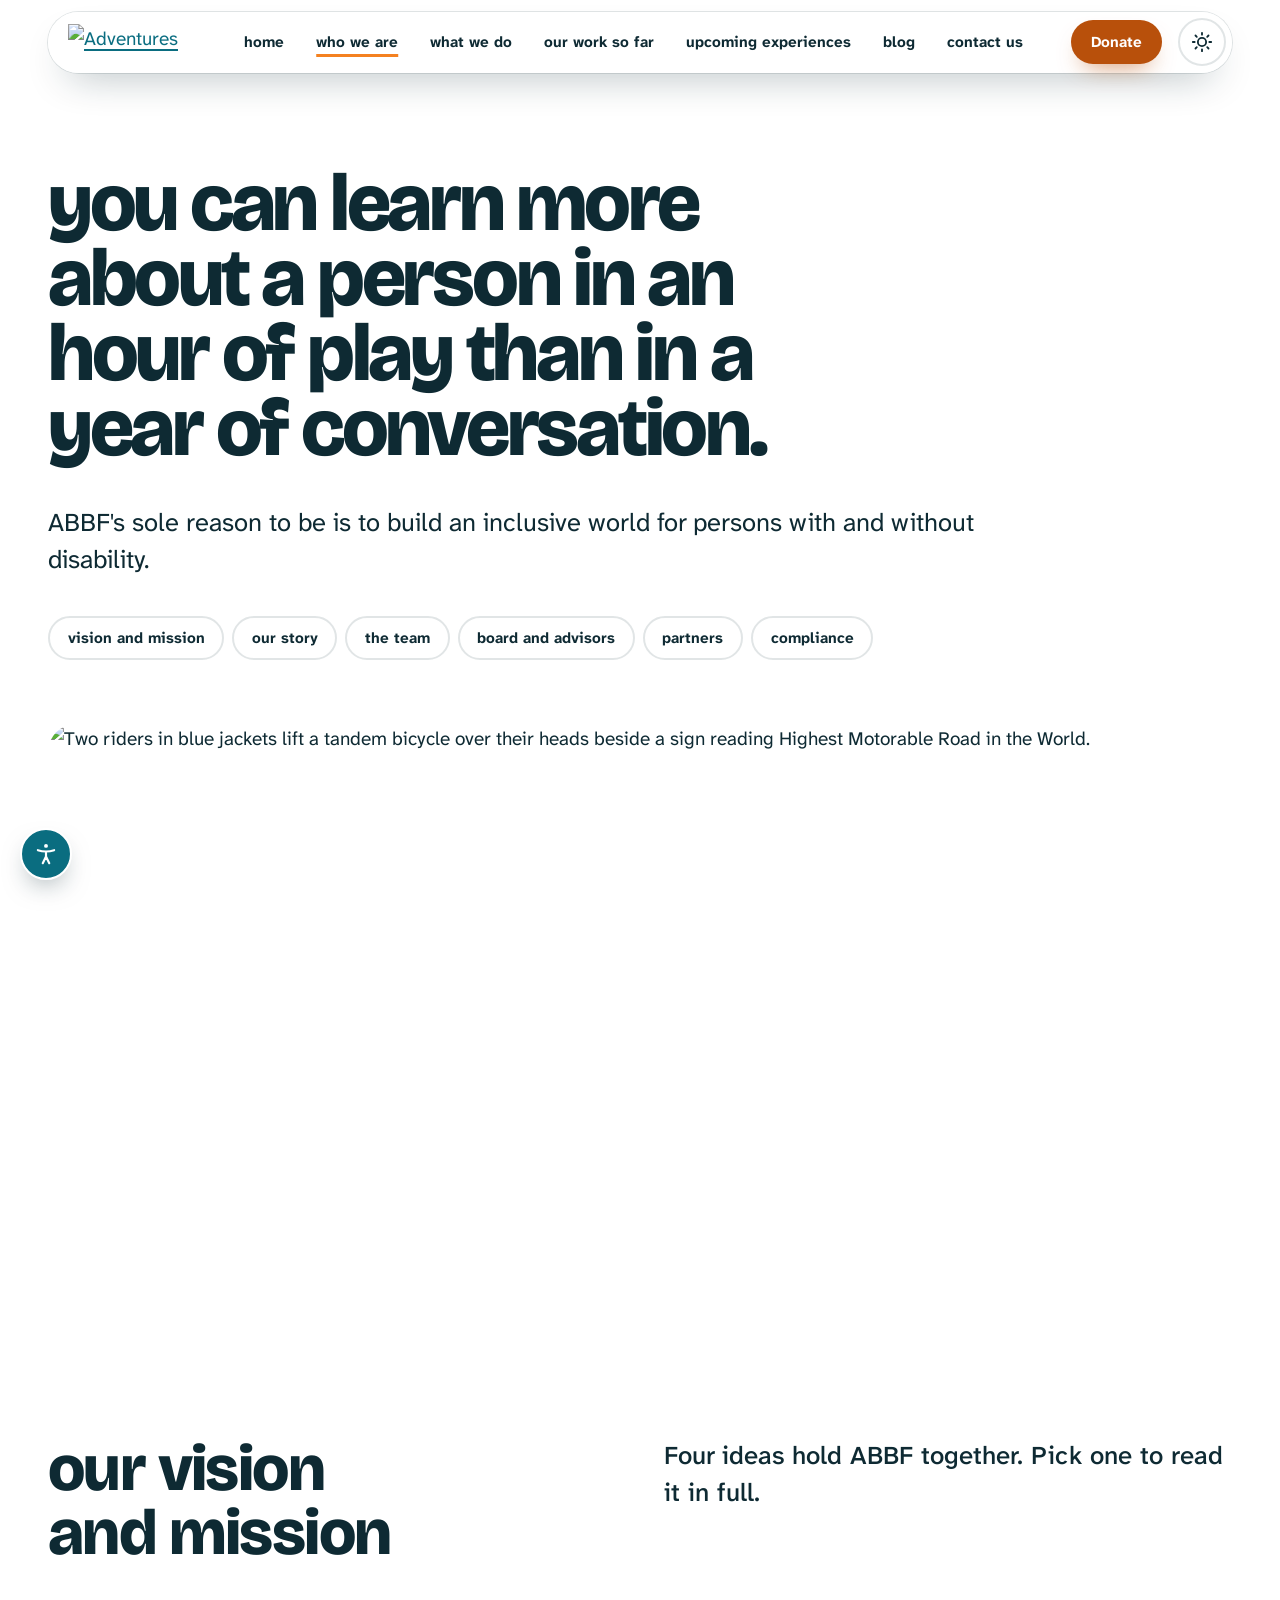
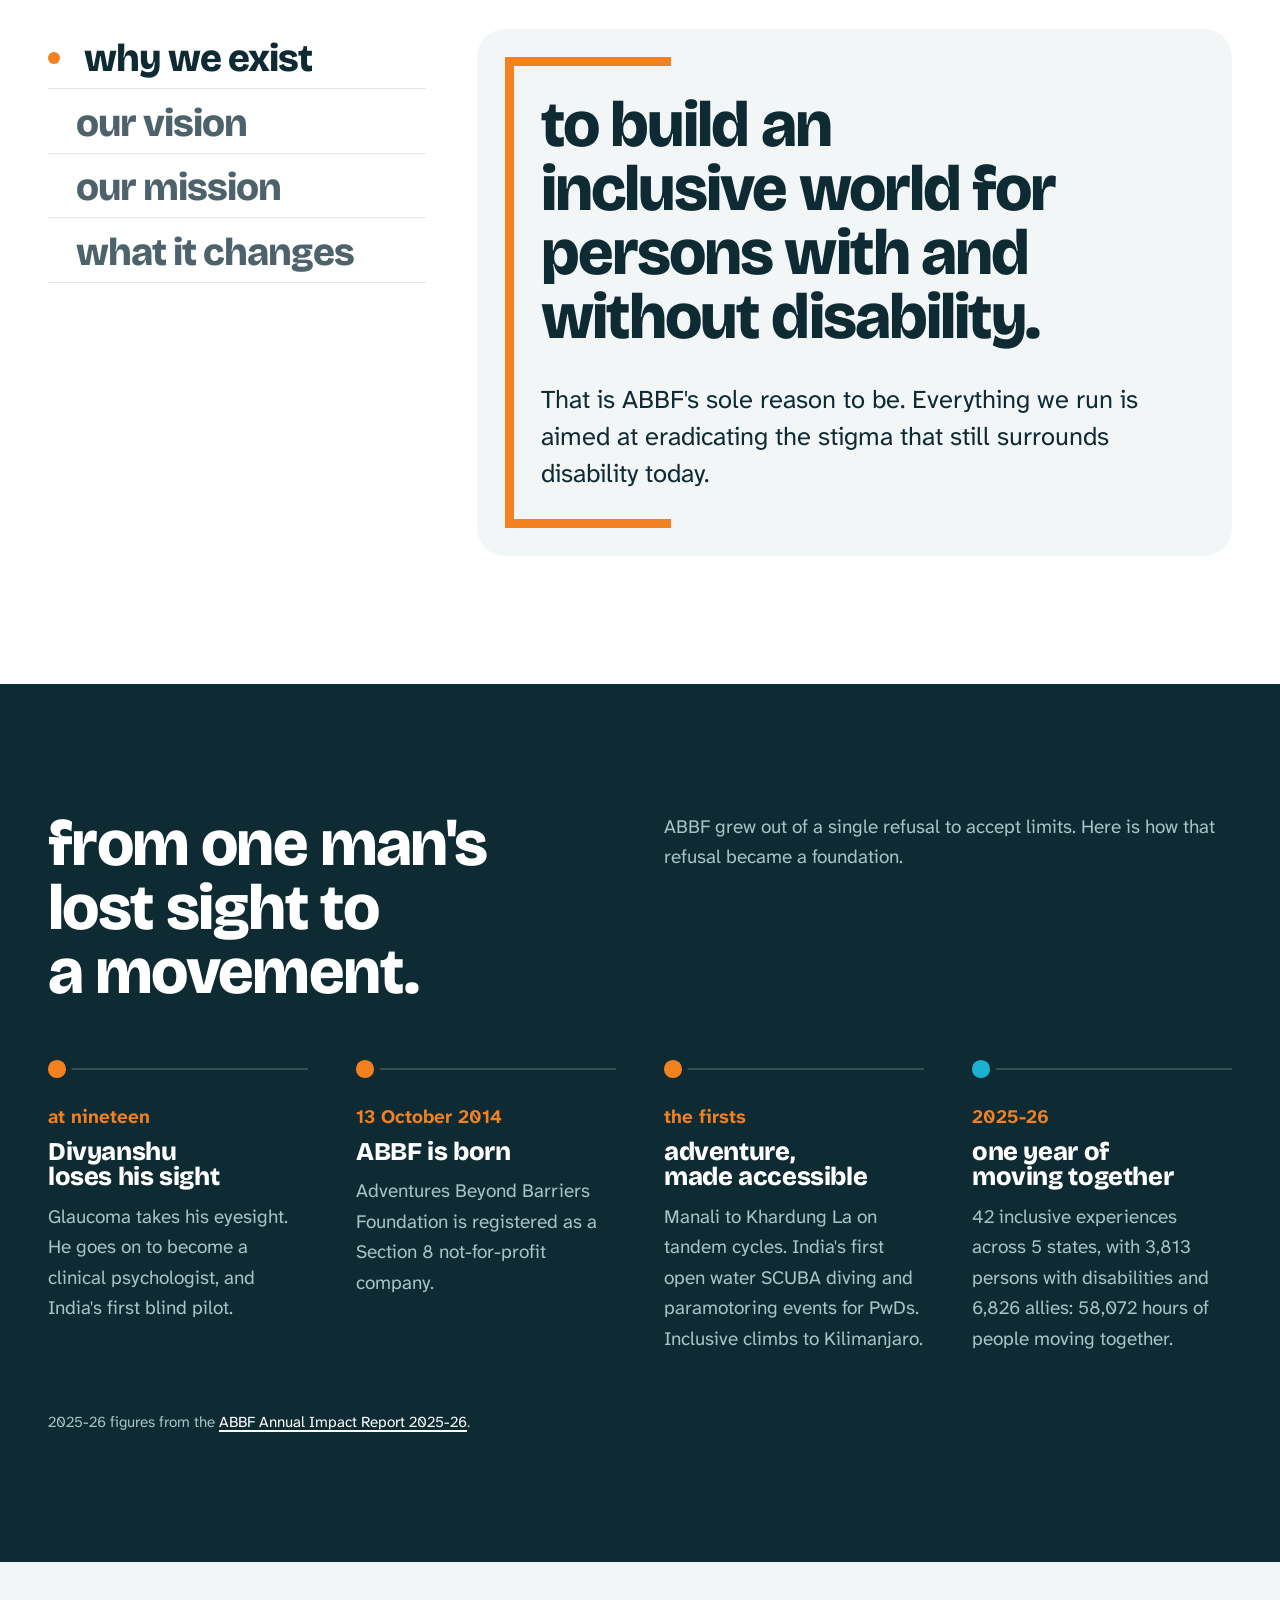
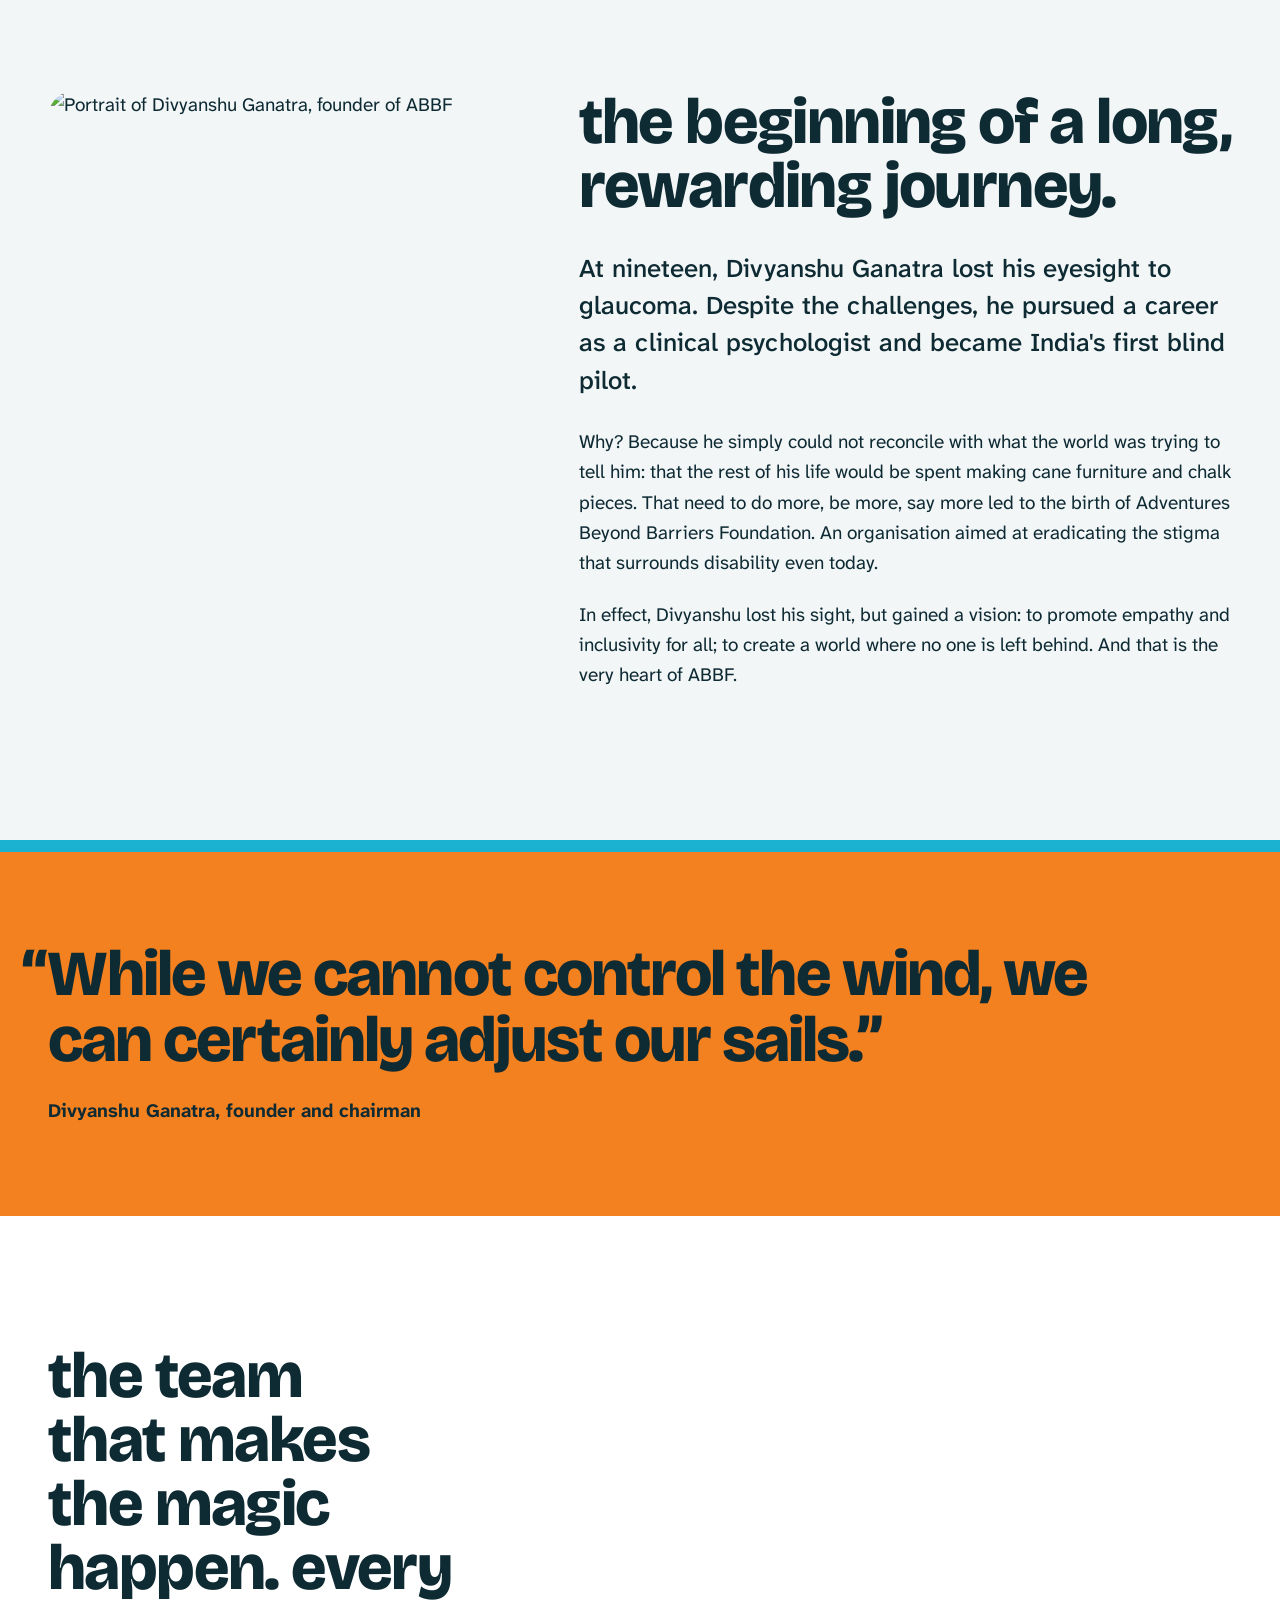
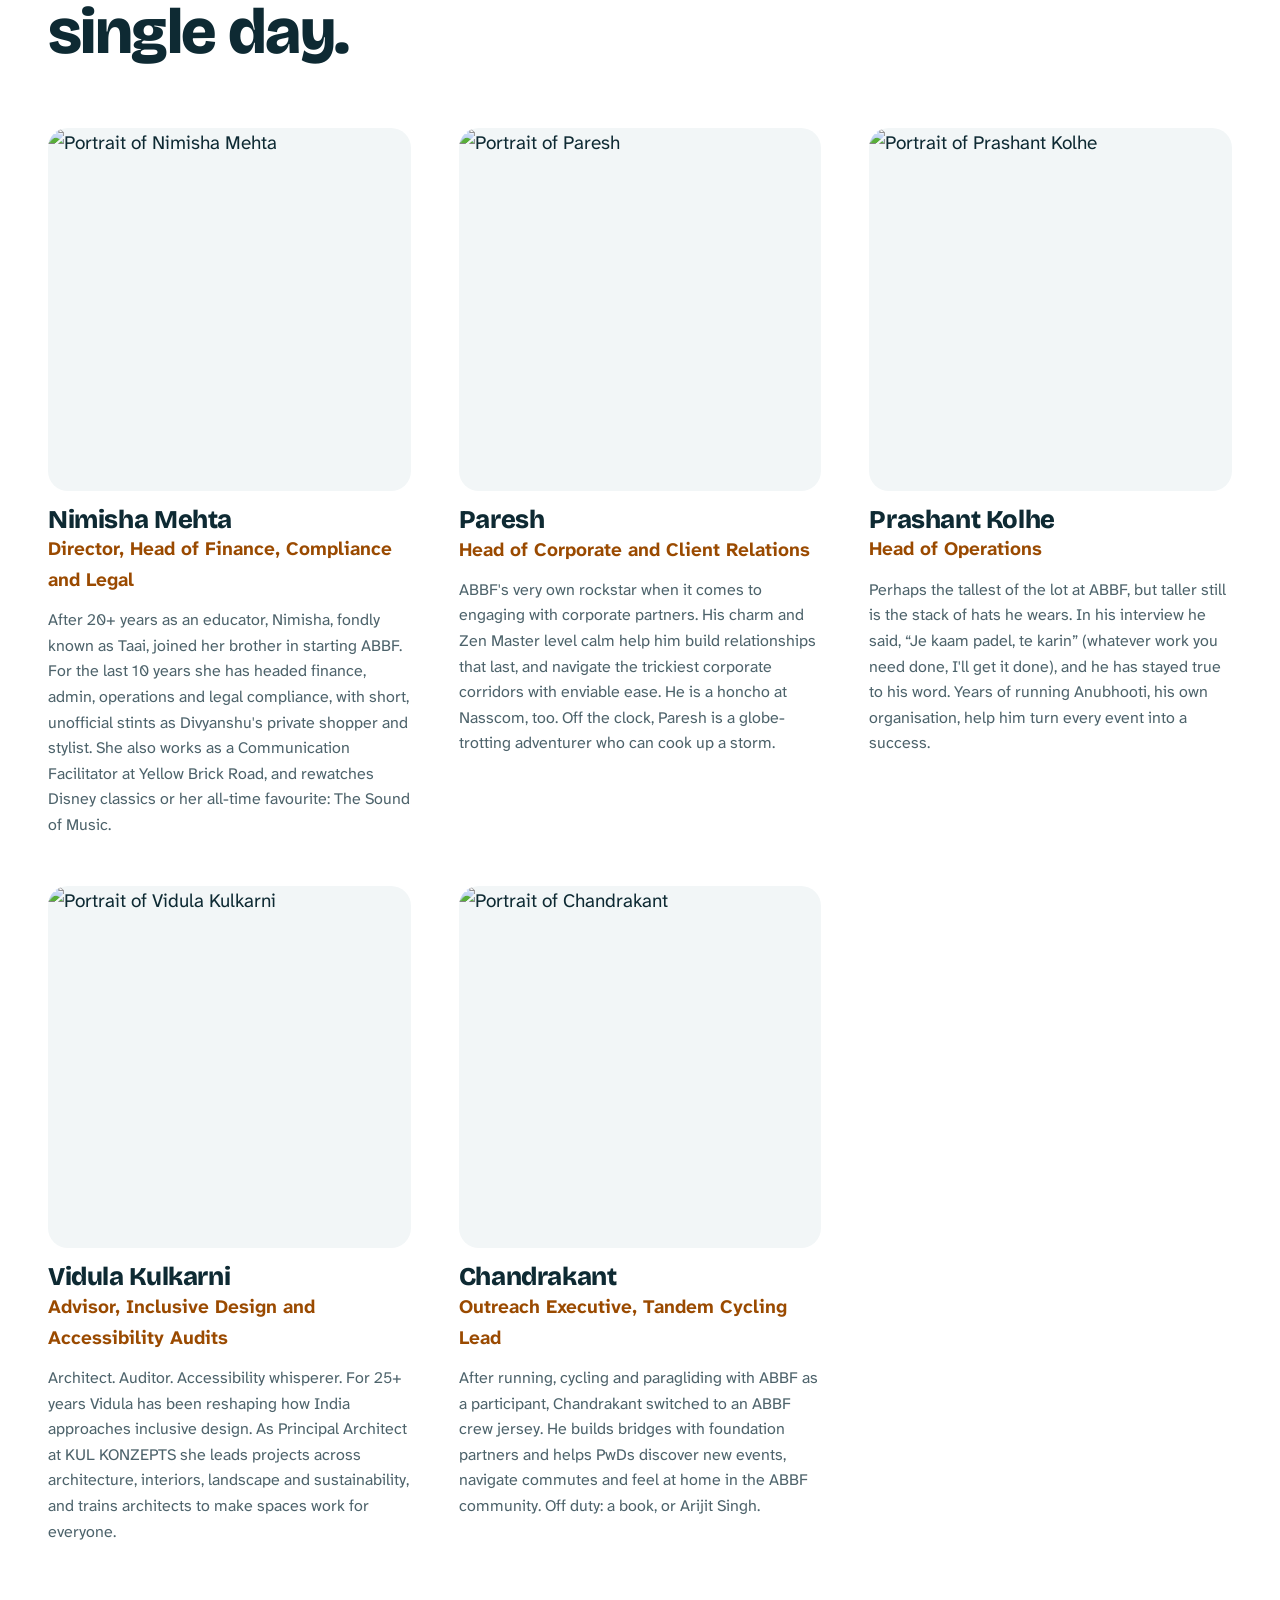
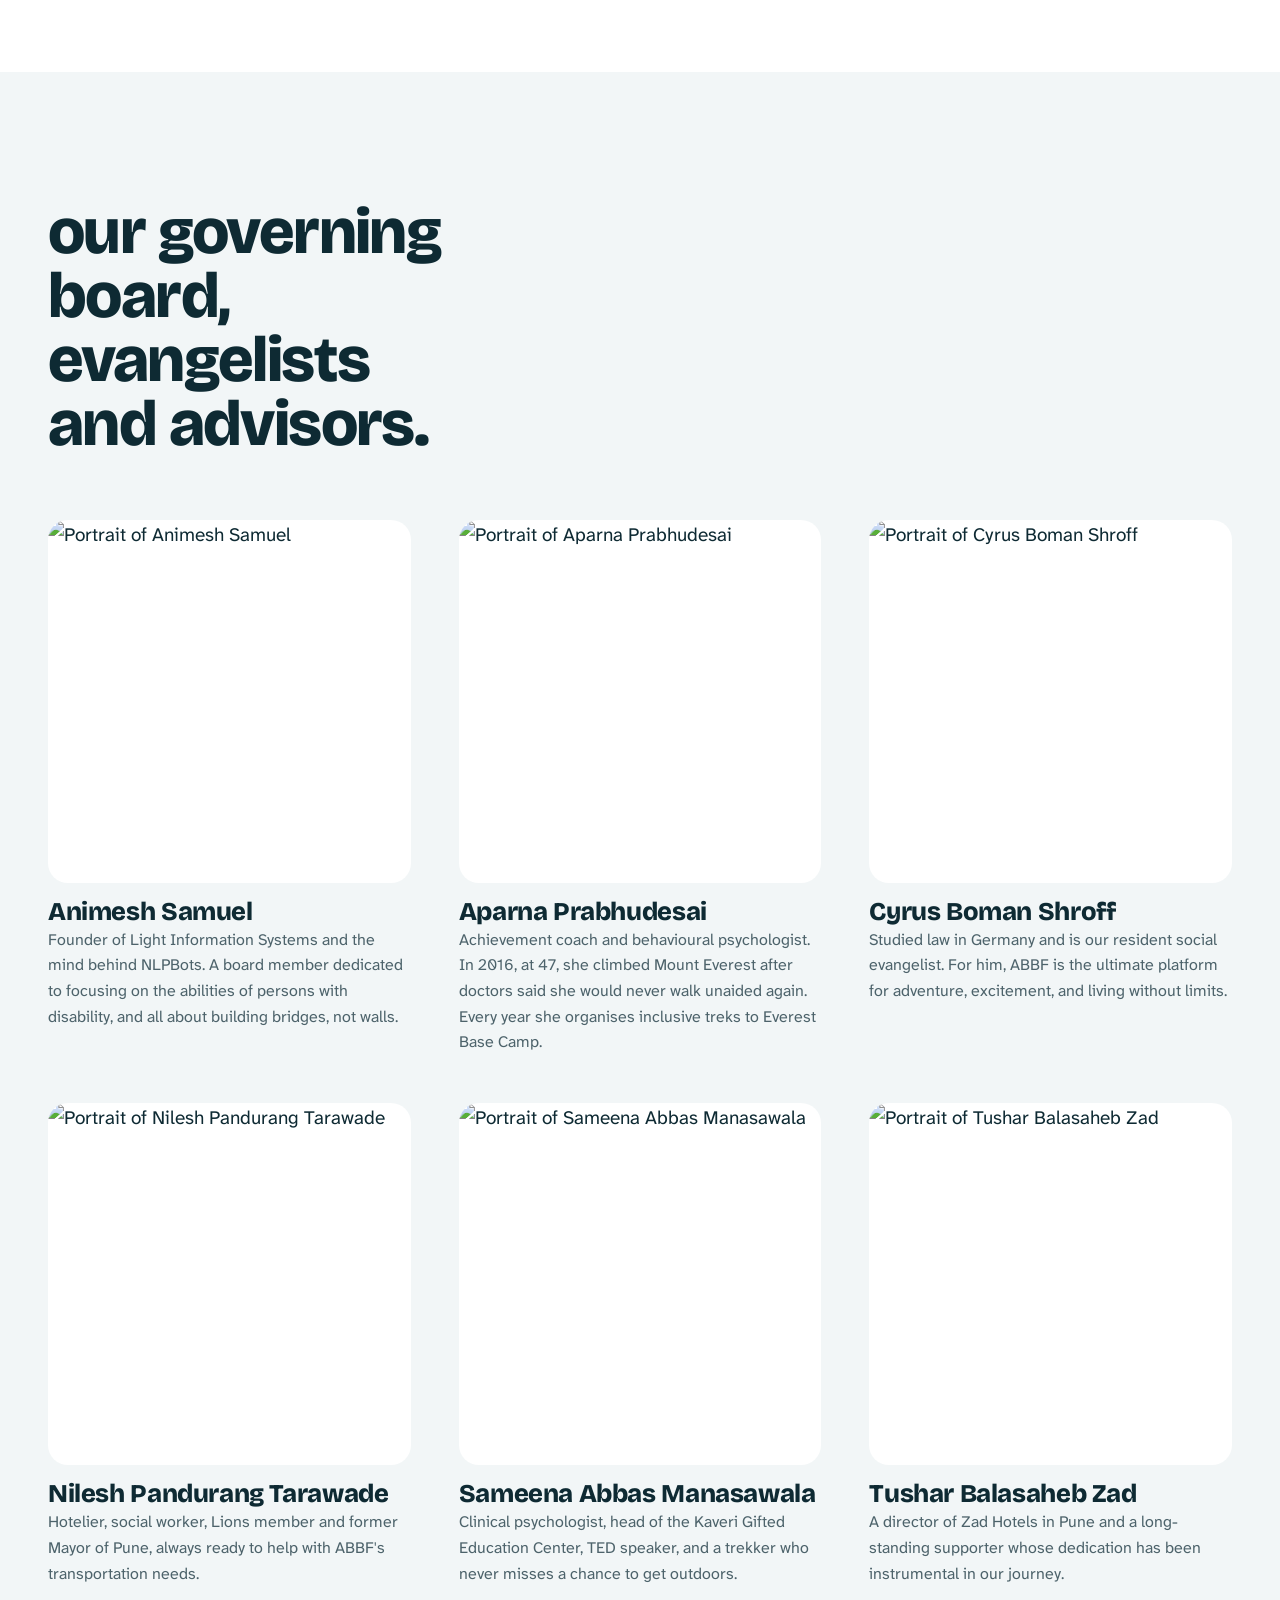
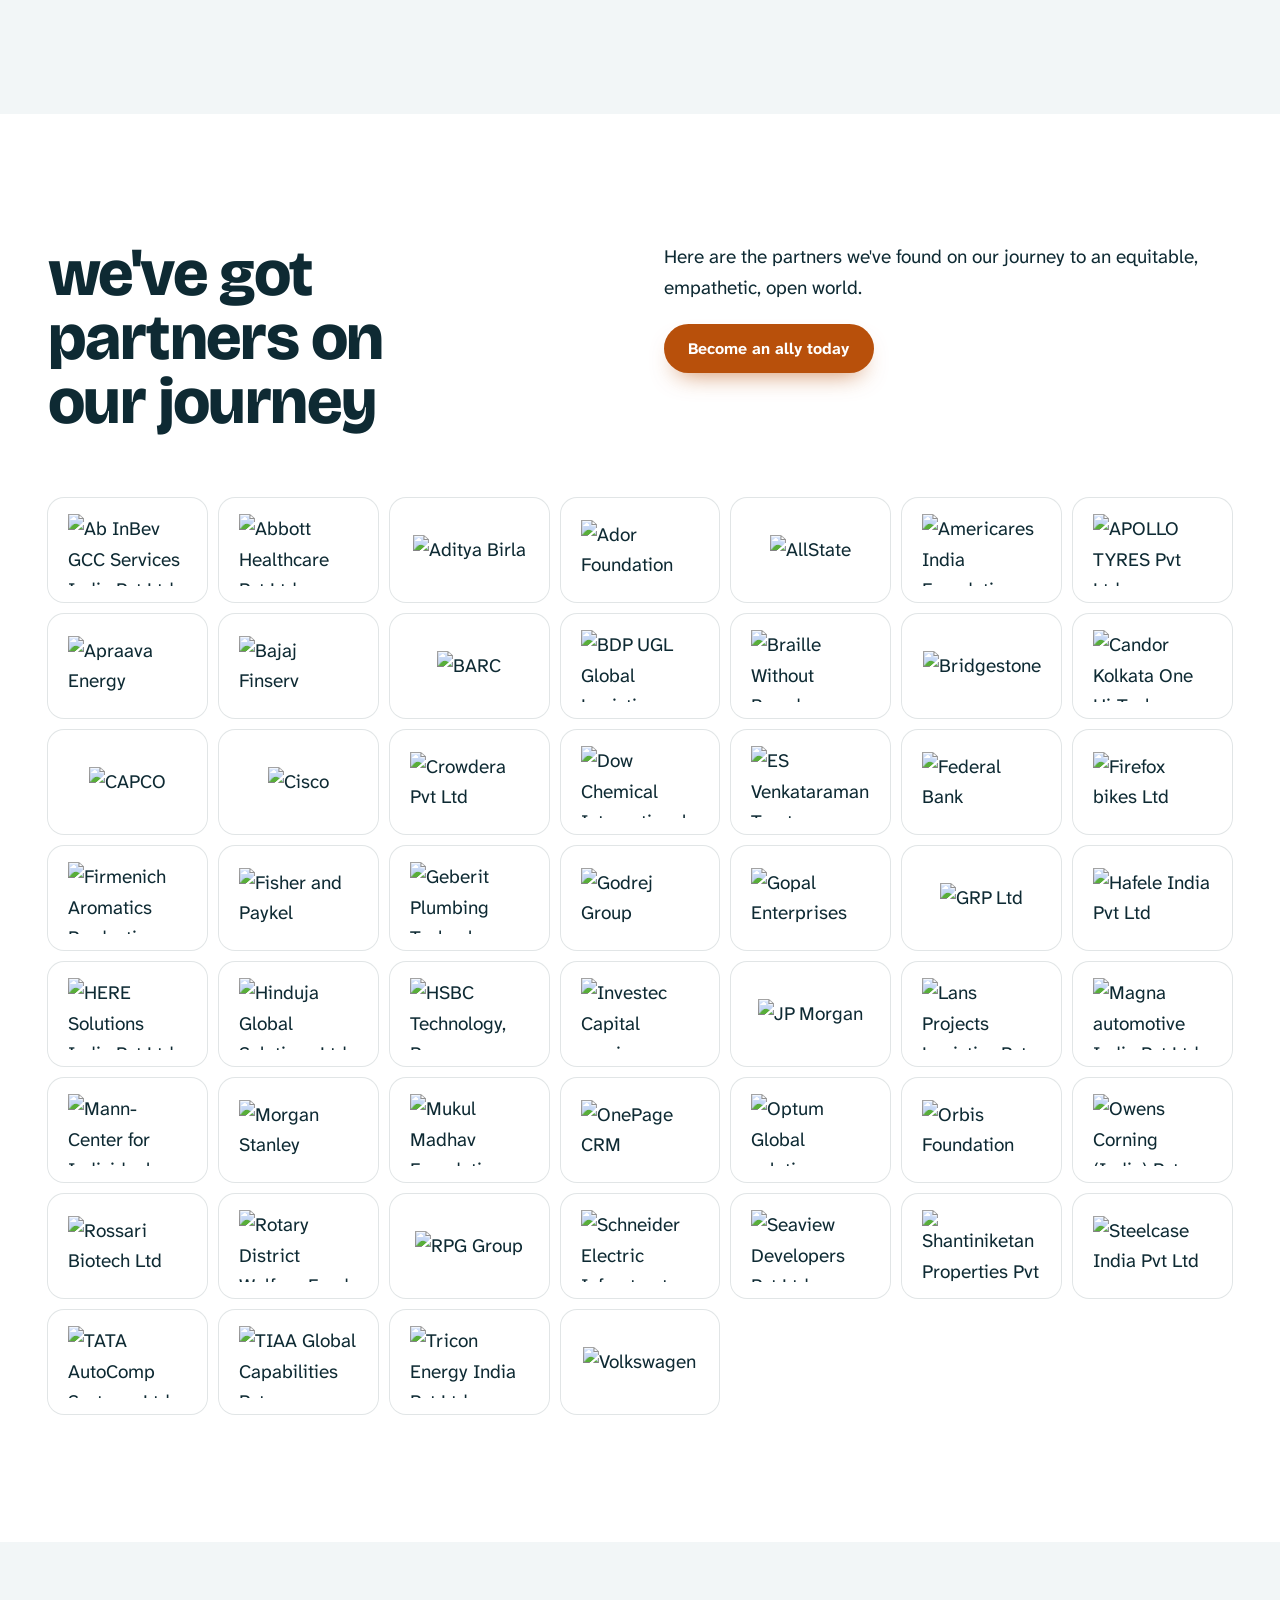
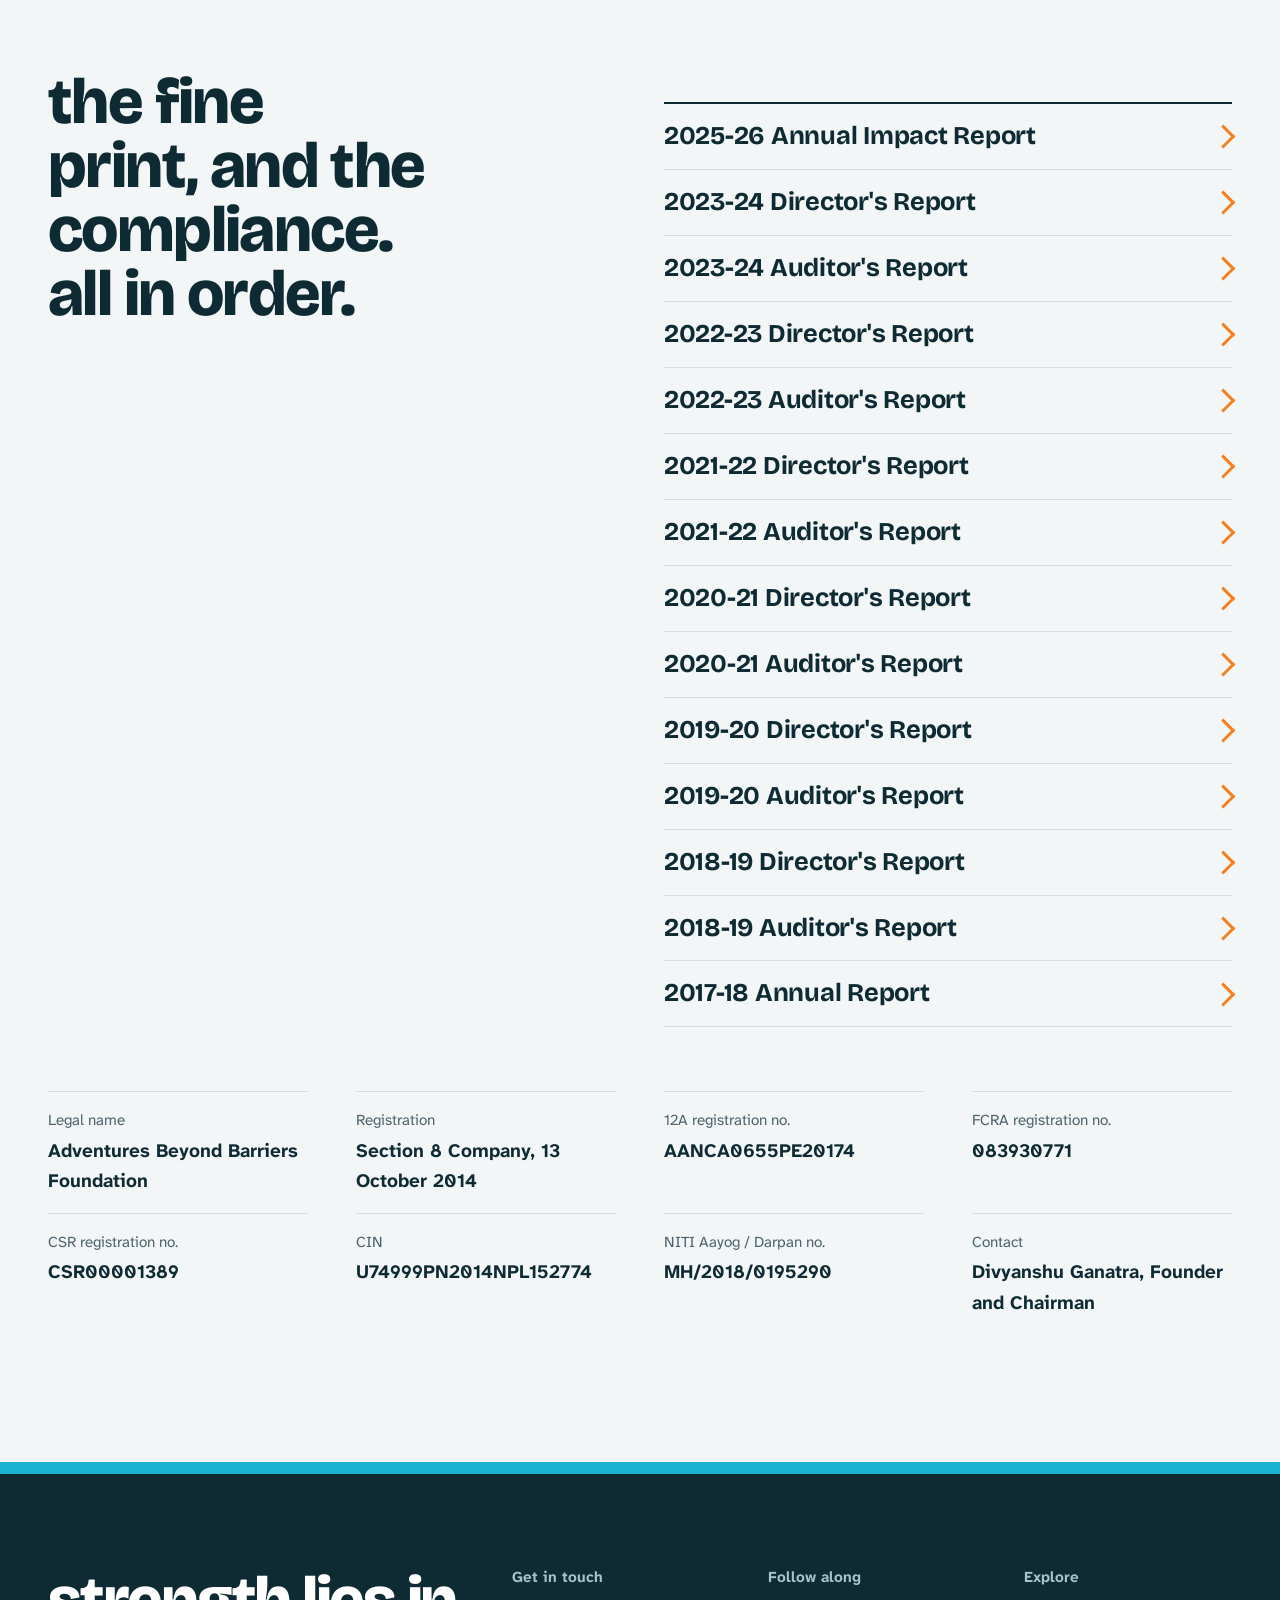
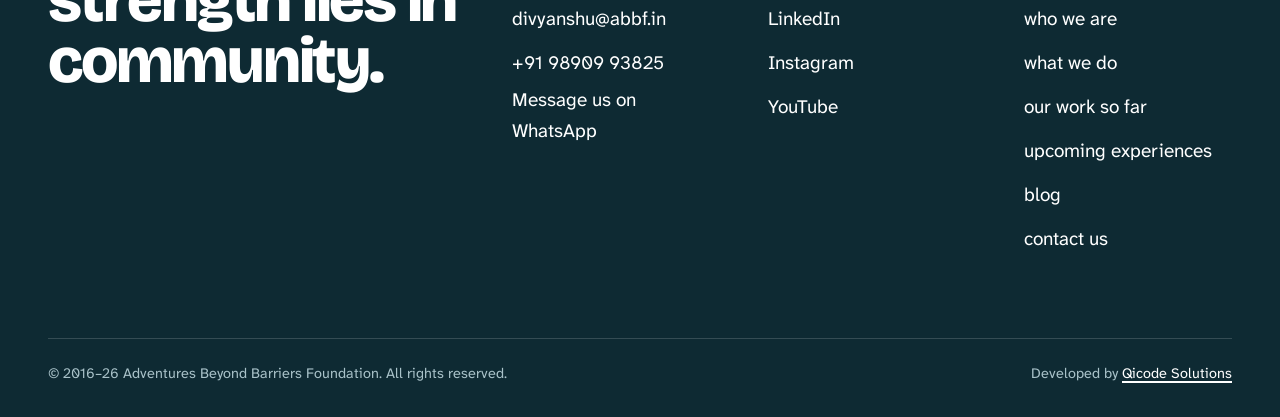
==== commit 2a017cc5: "Add read-aloud narrator and expanded accessibility panel - Read this page aloud: floating player wit" ====
--- a/about/index.html
+++ b/about/index.html
@@ -7,6 +7,13 @@
       /* Set the theme before first paint: saved choice, else the OS setting */
       try {
         document.documentElement.setAttribute("data-theme", localStorage.getItem("abbf-theme") || (matchMedia("(prefers-color-scheme: dark)").matches ? "dark" : "light"));
+        /* Accessibility settings too, so text size, contrast and spacing never flash */
+        var p = JSON.parse(localStorage.getItem("abbf-a11y-prefs") || "{}"), h = document.documentElement;
+        if (p.fontSize) h.setAttribute("data-font-size", p.fontSize);
+        if (p.highContrast) h.setAttribute("data-a11y-contrast", "high");
+        if (p.reduceMotion) h.setAttribute("data-a11y-reduce-motion", "true");
+        if (p.spacing) h.setAttribute("data-a11y-spacing", "true");
+        if (p.links) h.setAttribute("data-a11y-links", "true");
       } catch (e) {}
     </script>
     <title>Who We Are - Adventures Beyond Barriers Foundation</title>
--- a/css/site-a11y.css
+++ b/css/site-a11y.css
@@ -532,7 +532,7 @@
   position: fixed;
   left: 0.75rem;
   bottom: 0.75rem;
-  z-index: 160;
+  z-index: 250; /* above the header so the open panel is never clipped */
 }
 
 @media (min-width: 1180px) {
@@ -543,15 +543,16 @@
 }
 
 .a11y-toolbar__toggle {
-  width: 48px;
-  height: 48px;
+  display: inline-flex;
+  align-items: center;
+  justify-content: center;
+  width: 52px;
+  height: 52px;
+  padding: 0;
   border: 2px solid #fff;
   border-radius: 50%;
   background: var(--color-accent-cyan-deep);
   color: #fff;
-  font-family: var(--font-display);
-  font-size: 1.15rem;
-  font-weight: 800;
   cursor: pointer;
   box-shadow: 0 12px 28px -12px rgba(14, 42, 51, 0.6);
   transition: transform var(--motion-duration) var(--ease-spring);
@@ -569,58 +570,230 @@
   position: absolute;
   left: 0;
   bottom: calc(100% + 0.75rem);
-  width: 17rem;
-  padding: 1.25rem;
+  width: min(23rem, calc(100vw - 1.5rem));
+  max-height: calc(100vh - 6.5rem);
+  max-height: calc(100dvh - 6.5rem);
+  overflow-y: auto;
+  overscroll-behavior: contain;
+  padding: 1.25rem 1.25rem 1rem;
   background: var(--color-white);
+  color: var(--color-ink);
   border-radius: 1.25rem;
   box-shadow: 0 0 0 1px var(--color-line), 0 30px 60px -24px rgba(14, 42, 51, 0.5);
 }
 
+.a11y-toolbar__head {
+  display: flex;
+  align-items: flex-start;
+  justify-content: space-between;
+  gap: 1rem;
+}
+
 .a11y-toolbar__title {
-  margin: 0 0 0.75rem;
-  font-family: var(--font-display);
-  font-size: 1.25rem;
-  font-weight: 800;
+  margin: 0;
+  font-size: 1.4rem;
+  line-height: 1.1;
+}
+
+.a11y-toolbar__title:focus-visible {
+  outline-offset: 4px;
+}
+
+.a11y-toolbar__note {
+  margin: 0.6rem 0 0;
+  font-size: 0.9rem;
+  line-height: 1.45;
+  color: var(--color-muted);
+}
+
+.a11y-toolbar__section {
+  margin-top: 1.1rem;
+  padding-top: 1rem;
+  border-top: 1px solid var(--color-line);
+}
+
+.a11y-toolbar__section-title {
+  margin: 0 0 0.6rem;
+  font-family: var(--font-body);
+  font-size: 1.05rem;
+  font-weight: 700;
+  letter-spacing: 0;
+  color: var(--color-accent-orange-text);
 }
 
 .a11y-toolbar__label {
   display: block;
   margin-bottom: 0.35rem;
-  font-size: 0.9rem;
-  color: var(--color-muted);
+  font-size: 0.95rem;
+  font-weight: 700;
 }
 
 .a11y-toolbar__group {
   display: flex;
+  flex-wrap: wrap;
   gap: 0.35rem;
-  margin-bottom: 0.75rem;
-}
-
-.a11y-toolbar__panel button {
+  margin-bottom: 0.5rem;
+}
+
+.a11y-toolbar__group .a11y-toolbar__label {
+  flex-basis: 100%;
+}
+
+.a11y-toolbar__group button,
+.a11y-toolbar__close,
+.a11y-toolbar__reset {
   min-height: 44px;
   min-width: 44px;
-  padding: 0.35rem 0.85rem;
+  padding: 0.35rem 0.95rem;
   border: 2px solid var(--color-ink);
   border-radius: 999px;
   background: var(--color-white);
   color: var(--color-ink);
-  font-family: var(--font-body);
-  font-size: 0.9rem;
-  font-weight: 700;
+  font: 700 0.95rem/1.2 var(--font-body);
   cursor: pointer;
 }
 
-.a11y-toolbar__panel > button {
-  display: flex;
-  width: 100%;
-  justify-content: center;
-  margin-top: 0.5rem;
-}
-
-.a11y-toolbar__panel button:hover,
-.a11y-toolbar__panel button[aria-pressed="true"] {
+.a11y-toolbar__group button:hover,
+.a11y-toolbar__reset:hover {
   background: var(--color-fill-strong);
   color: var(--color-on-fill-strong);
+}
+
+.a11y-toolbar__close {
+  display: inline-flex;
+  align-items: center;
+  justify-content: center;
+  flex: none;
+  padding: 0;
+  border-color: var(--color-line);
+}
+
+.a11y-toolbar__close:hover {
+  background: var(--color-chalk);
+}
+
+.burger--static span:first-child,
+.burger--static span:last-child {
+  top: 5px;
+  transform: rotate(45deg);
+}
+
+.burger--static span:last-child {
+  transform: rotate(-45deg);
+}
+
+.a11y-toolbar__read {
+  width: 100%;
+}
+
+.a11y-toolbar__row {
+  margin: 0.75rem 0 0.25rem;
+}
+
+.a11y-toolbar__select {
+  width: 100%;
+  min-height: 44px;
+  padding: 0.4rem 0.75rem;
+  border: 2px solid var(--color-ink);
+  border-radius: 0.75rem;
+  background: var(--color-white);
+  color: var(--color-ink);
+  font: 500 1rem/1.2 var(--font-body);
+}
+
+/* Switches: a real button with aria-pressed, styled as a toggle */
+.a11y-switch {
+  display: flex;
+  align-items: center;
+  justify-content: space-between;
+  gap: 1rem;
+  width: 100%;
+  min-height: 56px;
+  padding: 0.55rem 0;
+  border: 0;
+  background: none;
+  color: var(--color-ink);
+  font-family: var(--font-body);
+  text-align: left;
+  cursor: pointer;
+}
+
+.a11y-switch[hidden] {
+  display: none;
+}
+
+.a11y-switch__text {
+  display: flex;
+  flex-direction: column;
+}
+
+.a11y-switch__label {
+  font-size: 1rem;
+  font-weight: 700;
+  line-height: 1.25;
+}
+
+.a11y-switch__hint {
+  font-size: 0.85rem;
+  line-height: 1.35;
+  color: var(--color-muted);
+}
+
+.a11y-switch__track {
+  position: relative;
+  flex: none;
+  width: 3.1rem;
+  height: 1.8rem;
+  border: 2px solid var(--color-ink);
+  border-radius: 999px;
+  background: var(--color-white);
+  transition: background-color 0.25s var(--ease-out);
+}
+
+.a11y-switch__track::after {
+  content: "";
+  position: absolute;
+  top: 0.2rem;
+  left: 0.2rem;
+  width: 1.1rem;
+  height: 1.1rem;
+  border-radius: 50%;
+  background: var(--color-ink);
+  transition: transform var(--motion-duration) var(--ease-spring), background-color 0.25s;
+}
+
+.a11y-switch[aria-pressed="true"] .a11y-switch__track {
+  background: var(--color-accent-cyan-deep);
+  border-color: var(--color-accent-cyan-deep);
+}
+
+.a11y-switch[aria-pressed="true"] .a11y-switch__track::after {
+  background: #fff;
+  transform: translateX(1.3rem);
+}
+
+/* a check mark, so "on" does not rely on colour alone */
+.a11y-switch[aria-pressed="true"] .a11y-switch__track::before {
+  content: "";
+  position: absolute;
+  top: 0.4rem;
+  left: 0.55rem;
+  width: 0.3rem;
+  height: 0.6rem;
+  border: solid #fff;
+  border-width: 0 2px 2px 0;
+  transform: rotate(45deg);
+}
+
+.a11y-switch:hover .a11y-switch__label {
+  text-decoration: underline;
+  text-decoration-thickness: 2px;
+  text-underline-offset: 0.2em;
+}
+
+.a11y-toolbar__reset {
+  width: 100%;
+  margin-top: 1rem;
 }
 
 /* --- Sections --- */
@@ -2644,3 +2817,177 @@
 html[data-a11y-reduce-motion="true"] .creed__panel::before {
   animation: none !important;
 }
+
+/* ===== Read aloud ===== */
+.tts-player {
+  position: fixed;
+  z-index: 170;
+  left: 50%;
+  bottom: 0.75rem;
+  display: flex;
+  align-items: center;
+  gap: 0.25rem;
+  padding: 0.35rem 0.35rem 0.35rem 1.1rem;
+  border-radius: 999px;
+  background: var(--color-ink-bg);
+  color: #fff;
+  box-shadow: 0 0 0 1px var(--color-line-on-ink), 0 18px 40px -16px rgba(14, 42, 51, 0.7);
+  transform: translateX(-50%);
+}
+
+.tts-player[hidden] {
+  display: none;
+}
+
+.tts-player__status {
+  margin: 0 0.5rem 0 0;
+  font-size: 0.9rem;
+  font-weight: 700;
+  white-space: nowrap;
+  font-variant-numeric: tabular-nums;
+}
+
+.tts-player__btn {
+  display: inline-flex;
+  align-items: center;
+  justify-content: center;
+  width: 44px;
+  height: 44px;
+  padding: 0;
+  border: 0;
+  border-radius: 50%;
+  background: transparent;
+  color: #fff;
+  cursor: pointer;
+}
+
+.tts-player__btn:hover {
+  background: rgba(255, 255, 255, 0.14);
+}
+
+.tts-player__btn--main {
+  width: 48px;
+  height: 48px;
+  background: var(--color-accent-orange);
+  color: var(--color-on-accent);
+}
+
+.tts-player__btn--main:hover {
+  background: #fff;
+}
+
+.tts-player :focus-visible {
+  outline-color: var(--color-accent-orange);
+}
+
+.tts-icon-play,
+.tts-player.is-paused .tts-icon-pause {
+  display: none;
+}
+
+.tts-player.is-paused .tts-icon-play {
+  display: block;
+}
+
+@media (max-width: 1179px) {
+  /* sit above the quick actions bar */
+  .tts-player {
+    bottom: 4.75rem;
+  }
+}
+
+/* The block being read: a marker-pen highlight that works on every surface */
+.tts-current {
+  border-radius: 0.3em;
+  background-color: rgba(27, 177, 208, 0.2);
+  box-shadow: 0 0 0 0.3em rgba(27, 177, 208, 0.2);
+  outline: 2px solid var(--color-accent-orange);
+  outline-offset: 0.3em;
+  scroll-margin: 8rem 0;
+}
+
+html[data-a11y-contrast="high"] .tts-current {
+  background-color: #ffeb3b;
+  color: #000;
+  box-shadow: 0 0 0 0.3em #ffeb3b;
+}
+
+/* ===== Reading modes (toolbar) ===== */
+
+/* Easier reading: WCAG 1.4.12 text spacing values */
+html[data-a11y-spacing="true"] :is(main, .site-footer) :is(p, li, dd, dt, a, blockquote, figcaption, label, td, summary) {
+  letter-spacing: 0.08em !important;
+  word-spacing: 0.16em !important;
+  line-height: 1.8 !important;
+}
+
+html[data-a11y-spacing="true"] :is(main, .site-footer) :is(h1, h2, h3, .creed__statement, .hero__title) {
+  letter-spacing: 0.01em !important;
+  word-spacing: 0.12em !important;
+  line-height: 1.2 !important;
+}
+
+html[data-a11y-spacing="true"] main p {
+  margin-bottom: 2em;
+}
+
+/* Highlight links */
+html[data-a11y-links="true"] main a:not(.btn),
+html[data-a11y-links="true"] .site-footer a {
+  text-decoration: underline !important;
+  text-decoration-thickness: 3px !important;
+  text-underline-offset: 0.2em !important;
+  background-color: rgba(244, 129, 32, 0.2);
+  border-radius: 0.2em;
+}
+
+html[data-a11y-links="true"] :is(main, .site-footer) :is(a, button, summary, select, [role="tab"]) {
+  outline: 2px dashed var(--color-accent-orange);
+  outline-offset: 2px;
+}
+
+html[data-a11y-links="true"] :is(main, .site-footer) :is(a, button, summary, select, [role="tab"]):focus-visible {
+  outline: 3px solid var(--color-focus-ring);
+}
+
+/* Big cursor: a 48px arrow and hand with a contrasting keyline, visible on any surface */
+html[data-a11y-cursor="big"],
+html[data-a11y-cursor="big"] * {
+  cursor: url("data:image/svg+xml,%3Csvg xmlns='http://www.w3.org/2000/svg' width='48' height='48' viewBox='0 0 24 24'%3E%3Cpath d='M4 2l15 10.5-6.6 1.2 3.9 7.4-3 1.6-3.9-7.5L4 20z' fill='%230e2a33' stroke='%23fff' stroke-width='1.4' stroke-linejoin='round'/%3E%3C/svg%3E") 6 3, auto !important;
+}
+
+html[data-a11y-cursor="big"] :is(a, button, summary, select, label, [role="tab"]),
+html[data-a11y-cursor="big"] :is(a, button, summary, select, label, [role="tab"]) * {
+  cursor: url("data:image/svg+xml,%3Csvg xmlns='http://www.w3.org/2000/svg' width='48' height='48' viewBox='0 0 24 24'%3E%3Cpath d='M9 11V4.5a1.5 1.5 0 013 0V10l.1-1.4a1.5 1.5 0 013 .2v1.4a1.5 1.5 0 013 .3v1a1.5 1.5 0 013 .4V16c0 3.3-2.7 6-6 6h-1.5a6 6 0 01-4.6-2.2L5.3 15.2a1.6 1.6 0 012.4-2.1L9 14.5z' fill='%23f48120' stroke='%230e2a33' stroke-width='1.3' stroke-linejoin='round'/%3E%3C/svg%3E") 14 4, pointer !important;
+}
+
+/* Reading guide: everything dims except a band around the current line */
+.reading-guide {
+  position: fixed;
+  z-index: 140;
+  left: 0;
+  right: 0;
+  top: 0;
+  height: 4.5rem;
+  margin-top: -2.25rem;
+  pointer-events: none;
+  border-block: 3px solid var(--color-accent-orange);
+  box-shadow: 0 0 0 100vmax rgba(6, 19, 23, 0.55);
+  will-change: transform;
+}
+
+.reading-guide[hidden] {
+  display: none;
+}
+
+/* Hover-to-speak: show which block will be read */
+html[data-a11y-hover-speak="true"] main :is(h1, h2, h3, p, li, dt, dd, figcaption, blockquote):hover {
+  border-radius: 0.3em;
+  box-shadow: 0 0 0 0.25em rgba(27, 177, 208, 0.25);
+}
+
+/* Themed browser surfaces */
+::selection {
+  background: rgba(244, 129, 32, 0.35);
+  color: inherit;
+}
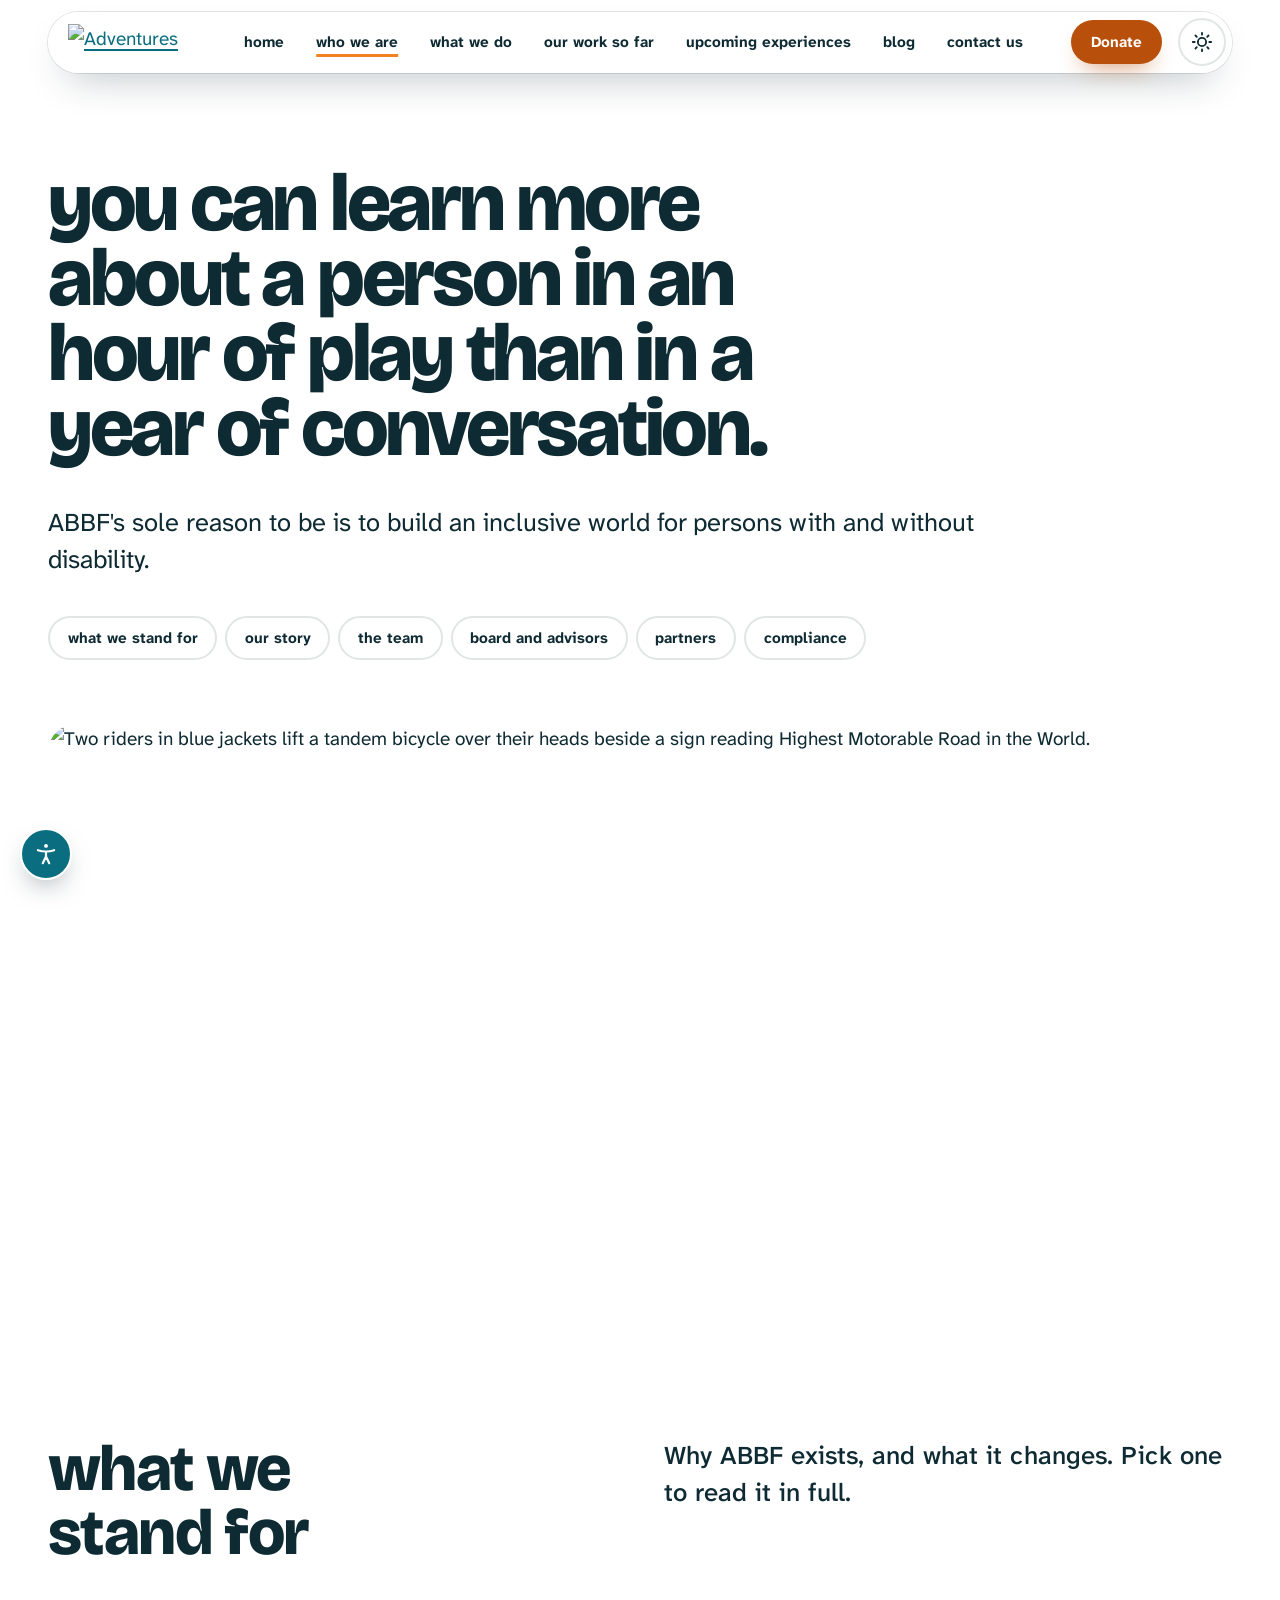
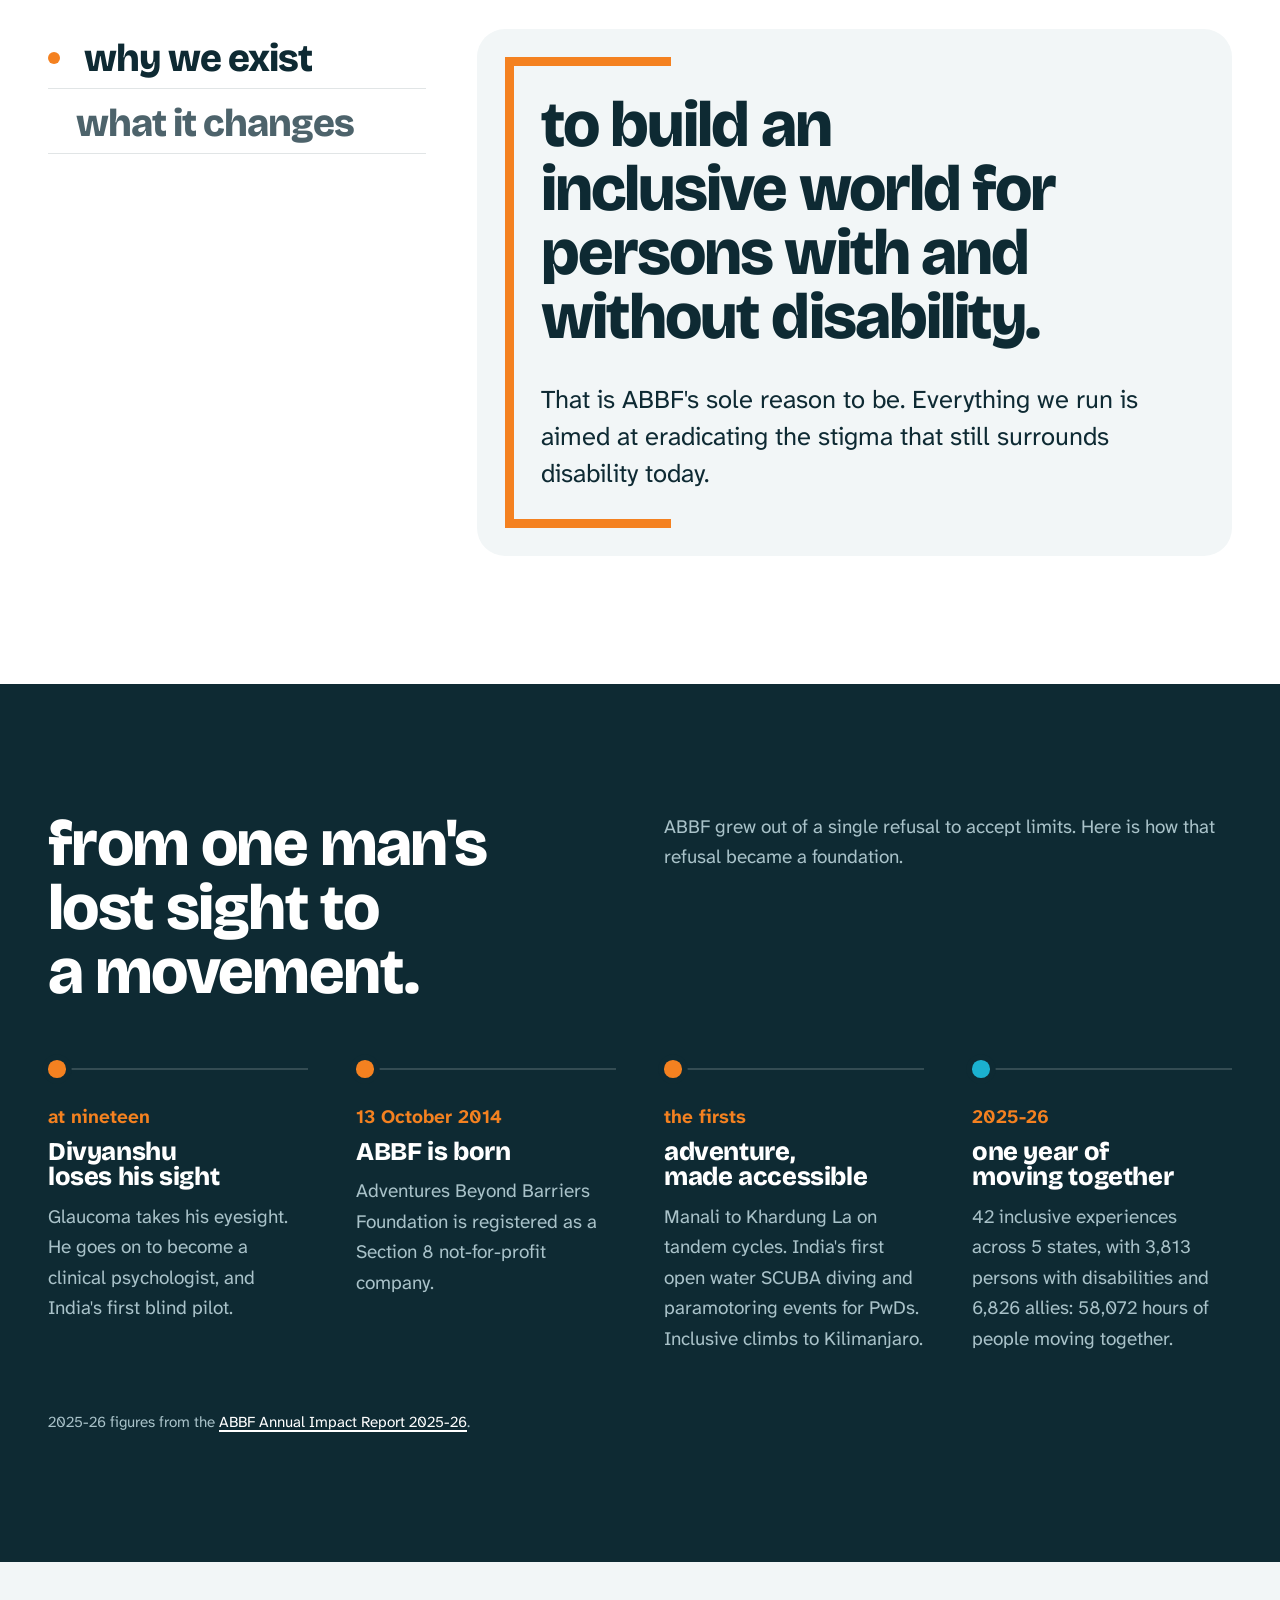
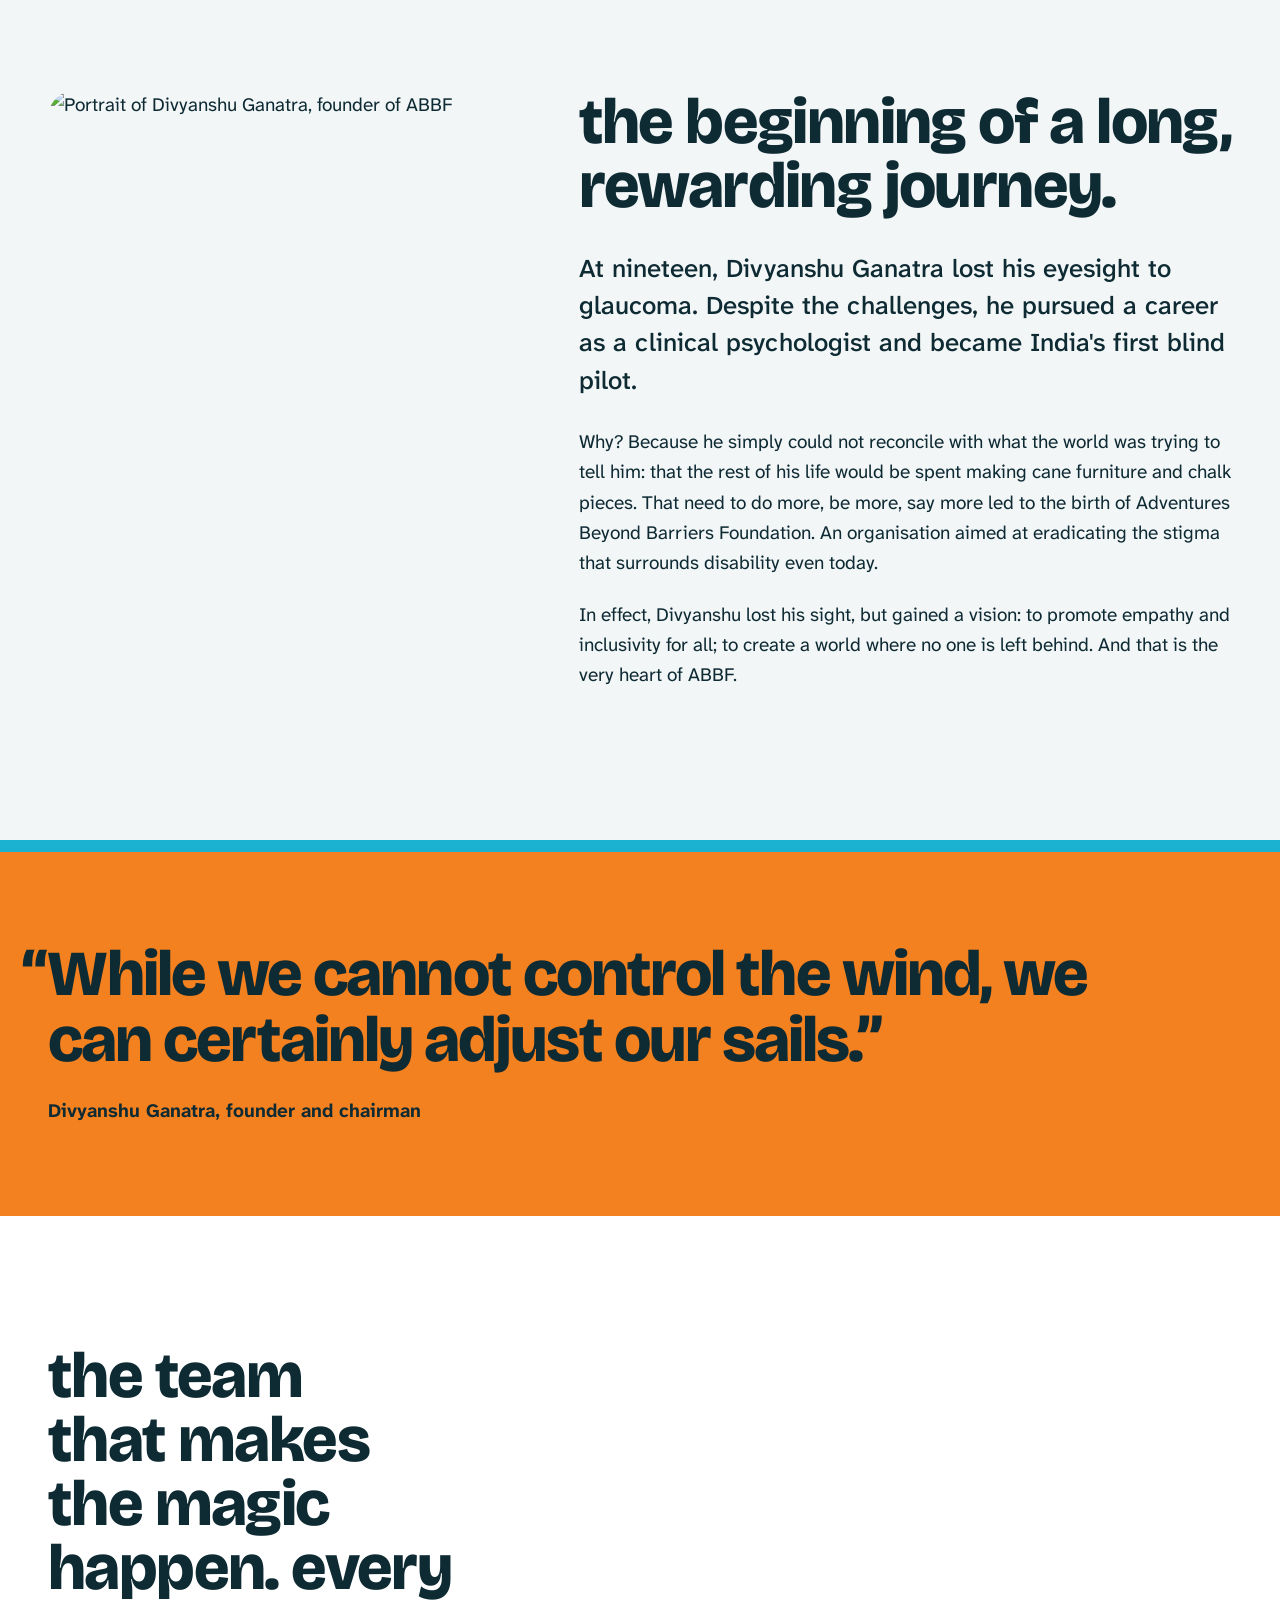
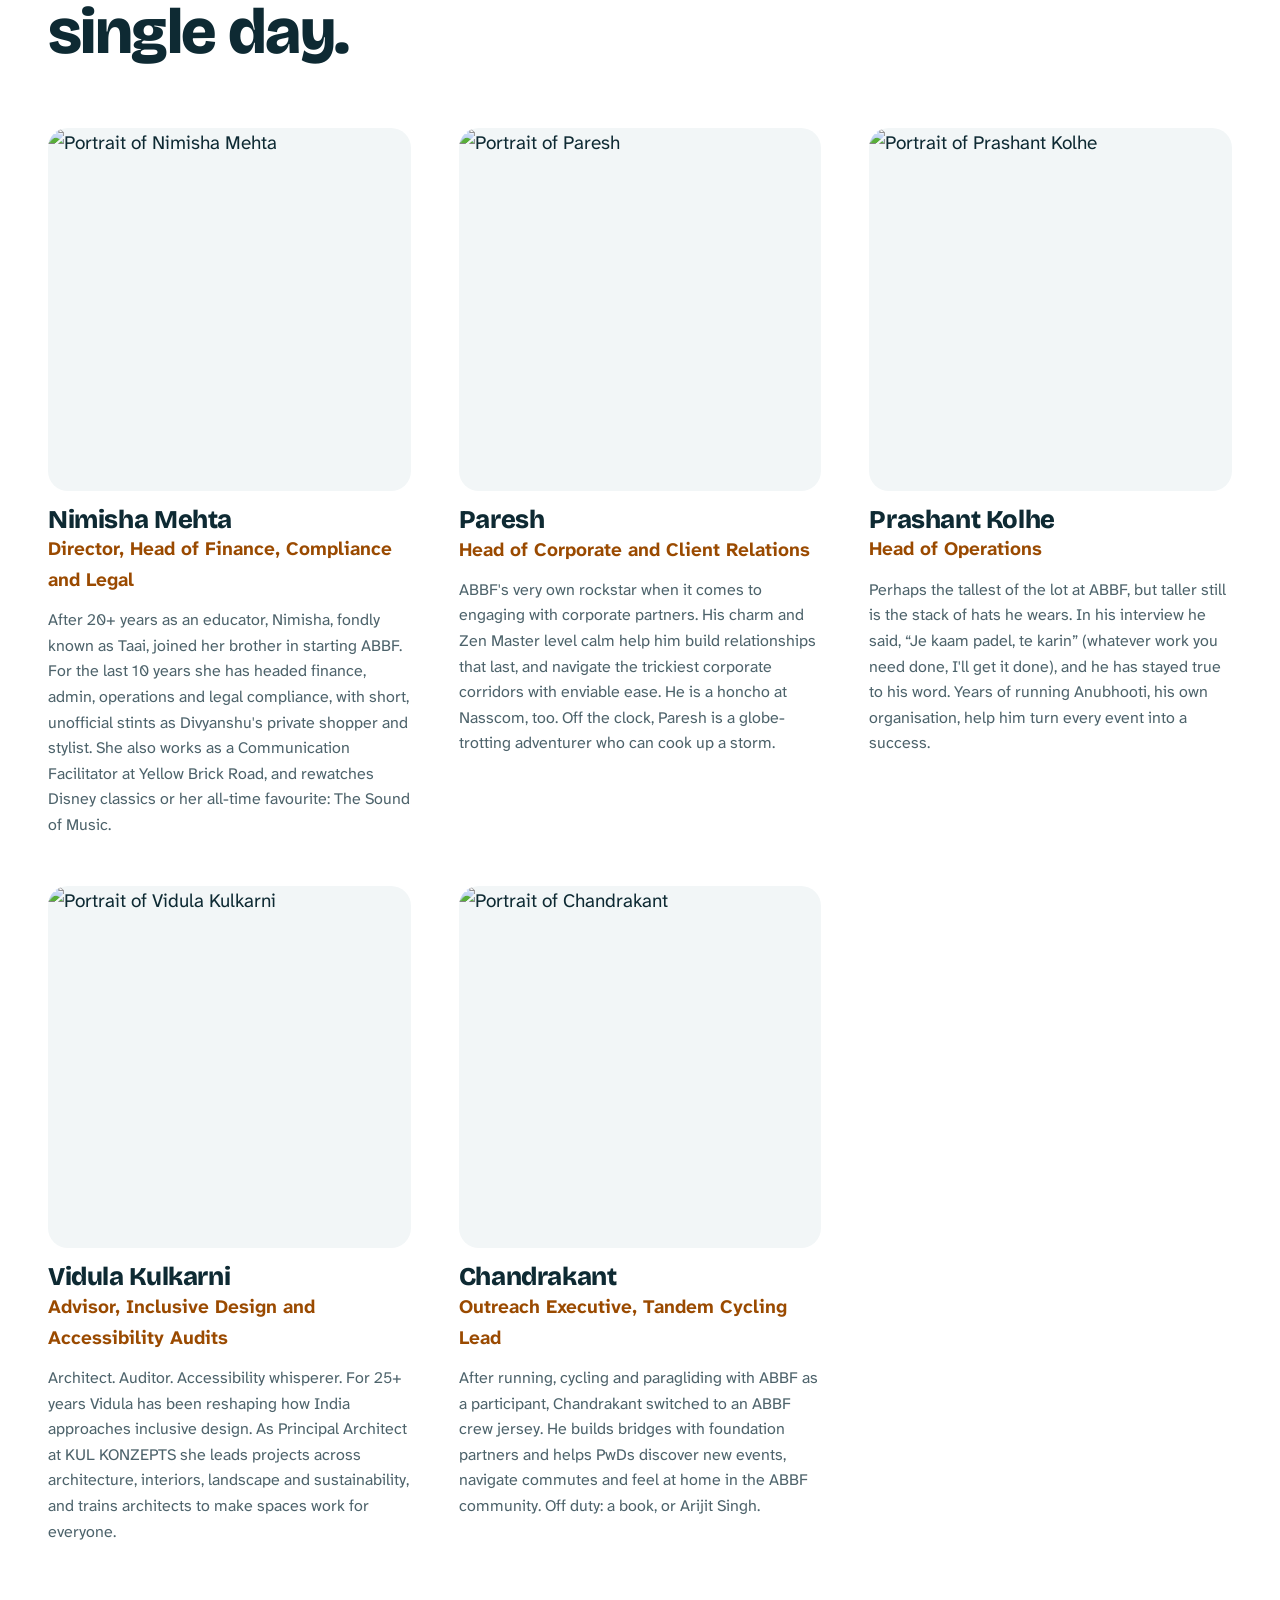
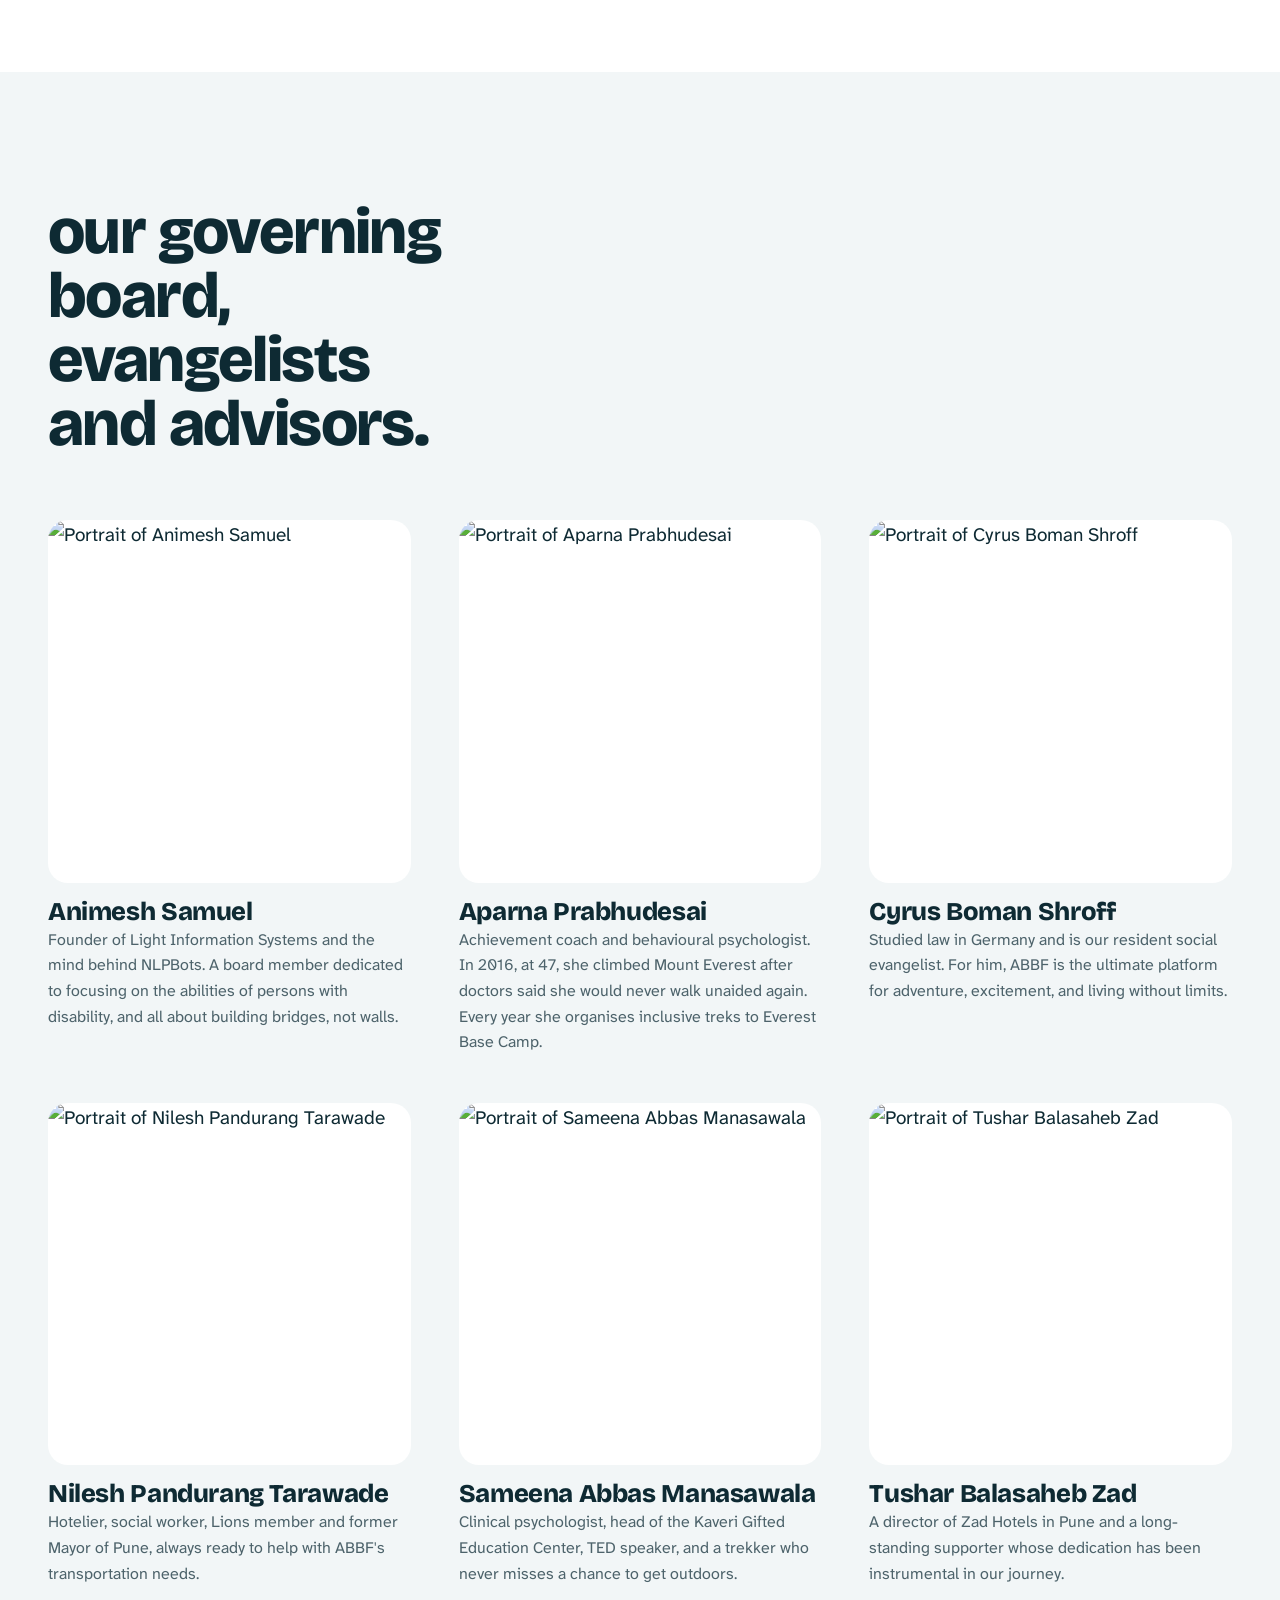
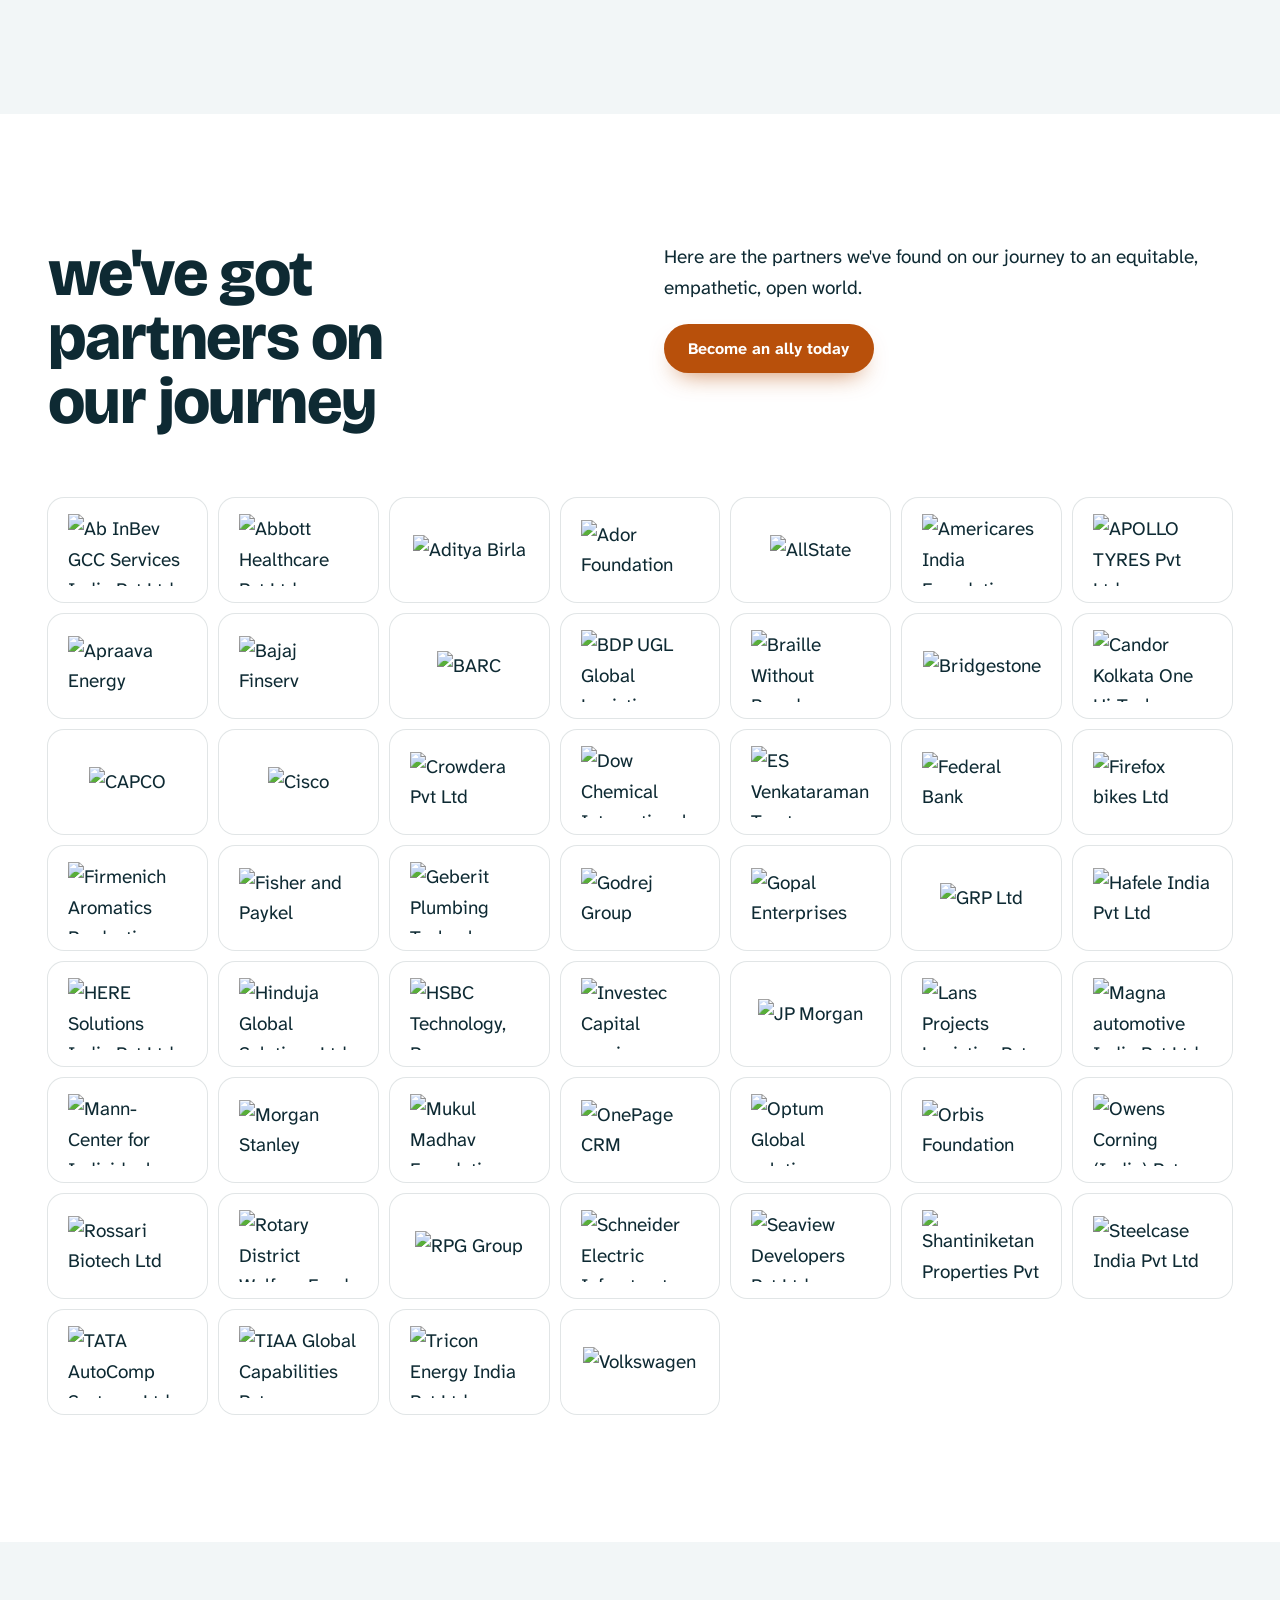
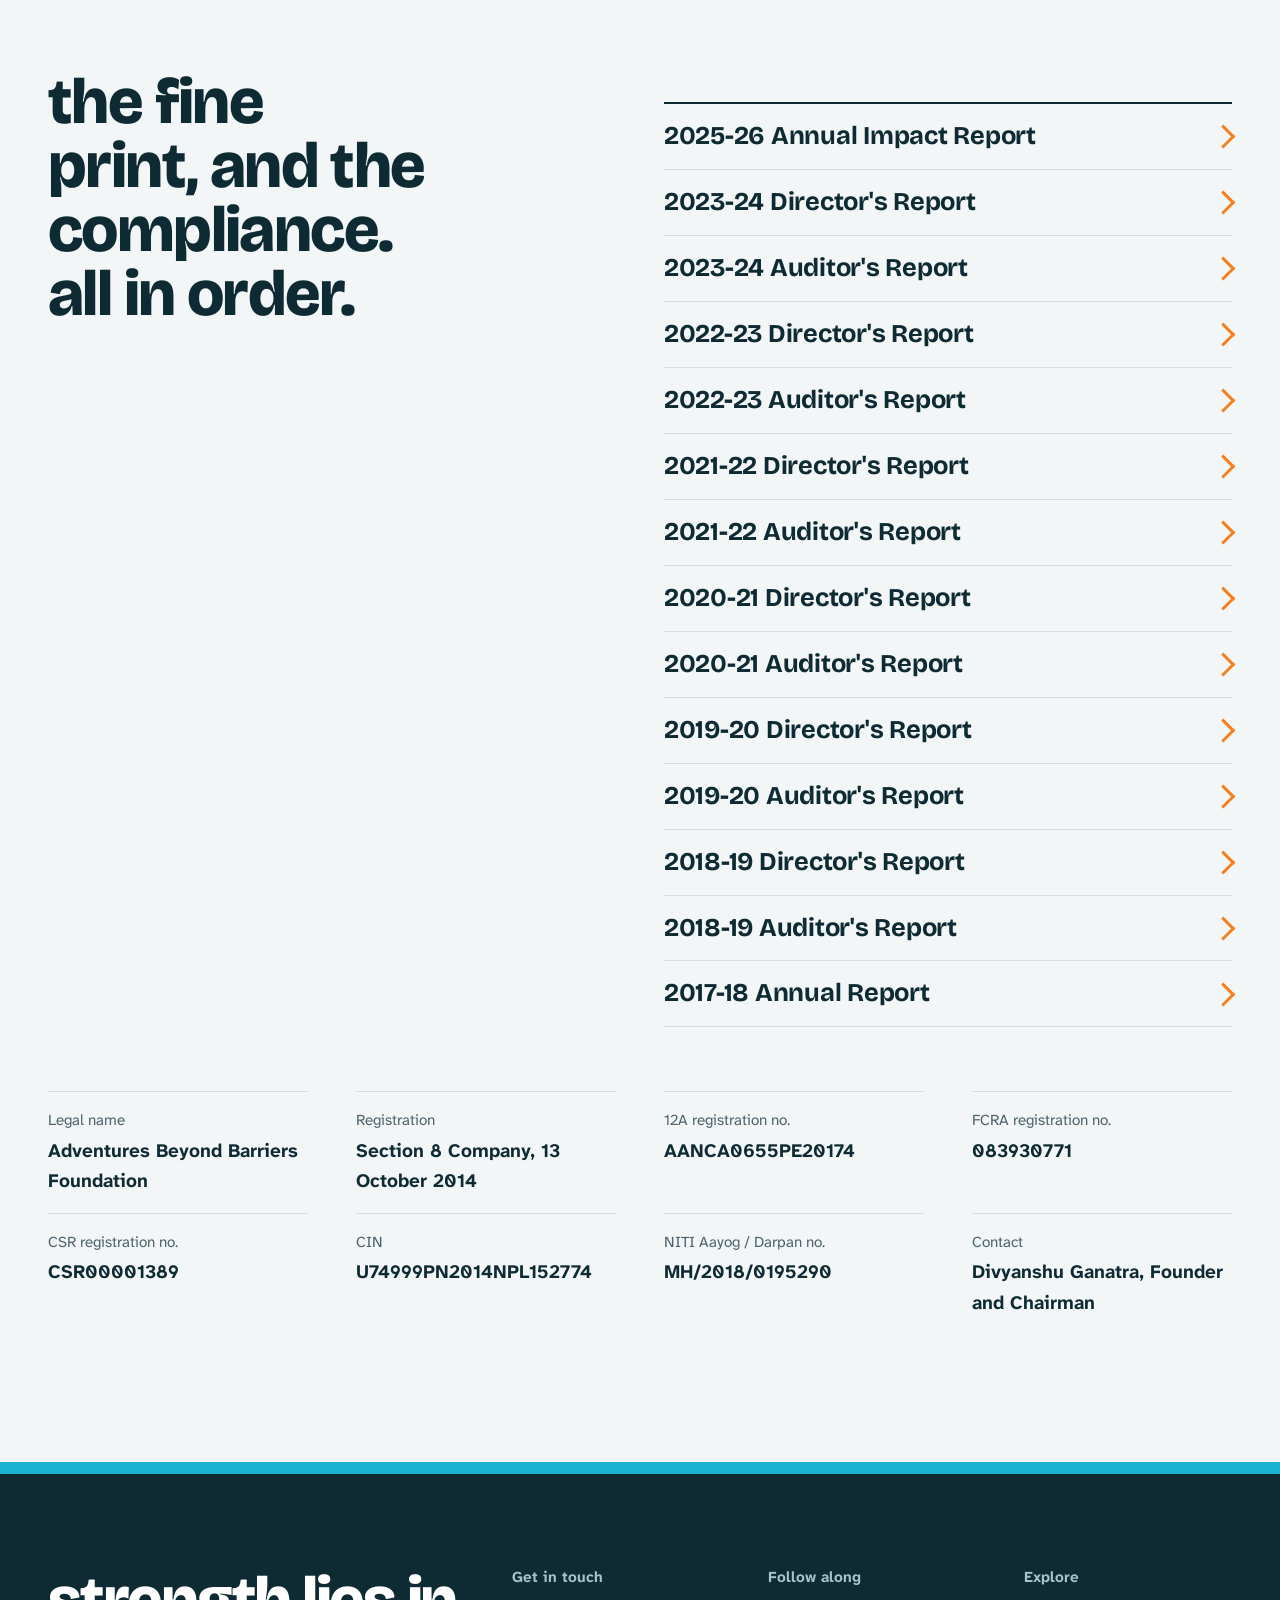
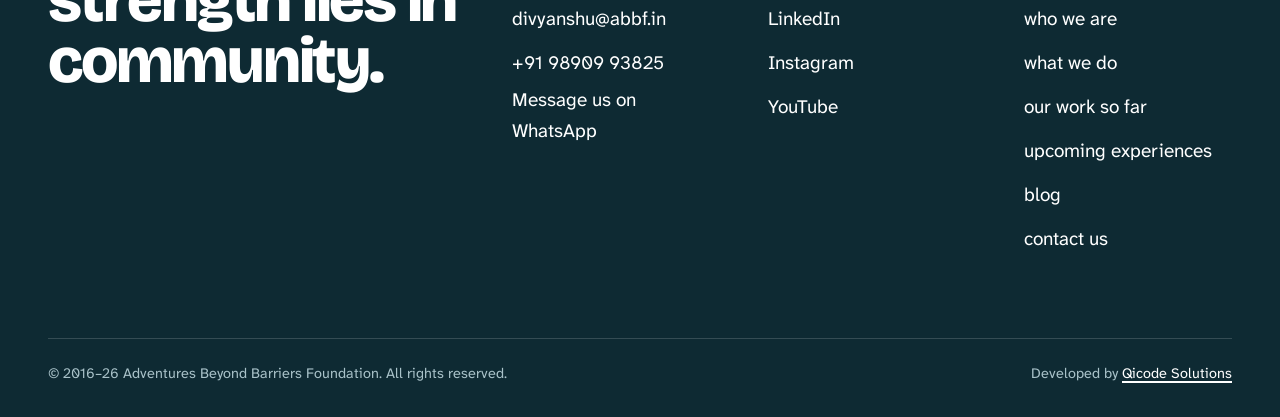
==== commit 60b1be6d: "Remove vision and mission tabs from About page pending ABBF approval Co-Authored-By: Claude Opus 5.5" ====
--- a/about/index.html
+++ b/about/index.html
@@ -17,7 +17,7 @@
       } catch (e) {}
     </script>
     <title>Who We Are - Adventures Beyond Barriers Foundation</title>
-    <meta name="description" content="The vision, mission and story of Adventures Beyond Barriers Foundation, and the founder, team, board and partners behind it." />
+    <meta name="description" content="The purpose and story of Adventures Beyond Barriers Foundation, and the founder, team, board and partners behind it." />
     <meta name="theme-color" content="#0e2a33" />
     <link rel="icon" href="https://abbf.in/favicon-32x32.png" />
     <link rel="preconnect" href="https://fonts.googleapis.com" />
@@ -41,7 +41,7 @@
           <h1 id="page-title" class="page-hero__title">you can learn more about a person in an hour of play than in a year of conversation.</h1>
           <p class="page-hero__lead">ABBF's sole reason to be is to build an inclusive world for persons with and without disability.</p>
           <nav class="chapters" aria-label="On this page">
-            <a href="#vision">vision and mission</a>
+            <a href="#purpose">what we stand for</a>
             <a href="#story">our story</a>
             <a href="#team">the team</a>
             <a href="#board">board and advisors</a>
@@ -52,37 +52,22 @@
         </div>
       </section>
 
-      <section class="section creed-section" id="vision" aria-labelledby="vision-heading">
-        <div class="inner">
-          <div class="split split--tight">
-            <h2 id="vision-heading" class="section-heading split__head">our vision and mission</h2>
-            <div class="split__body prose"><p class="lead">Four ideas hold ABBF together. Pick one to read it in full.</p></div>
+      <section class="section creed-section" id="purpose" aria-labelledby="purpose-heading">
+        <div class="inner">
+          <div class="split split--tight">
+            <h2 id="purpose-heading" class="section-heading split__head">what we stand for</h2>
+            <div class="split__body prose"><p class="lead">Why ABBF exists, and what it changes. Pick one to read it in full.</p></div>
           </div>
 
           <div class="creed" data-tabs>
-            <div class="creed__tabs" role="tablist" aria-label="Our vision and mission" aria-orientation="vertical">
+            <div class="creed__tabs" role="tablist" aria-label="What we stand for" aria-orientation="vertical">
               <button type="button" role="tab" id="creed-tab-purpose" aria-controls="creed-purpose" aria-selected="true">why we exist</button>
-              <button type="button" role="tab" id="creed-tab-vision" aria-controls="creed-vision" aria-selected="false">our vision</button>
-              <button type="button" role="tab" id="creed-tab-mission" aria-controls="creed-mission" aria-selected="false">our mission</button>
               <button type="button" role="tab" id="creed-tab-change" aria-controls="creed-change" aria-selected="false">what it changes</button>
             </div>
 
             <div class="creed__panel" role="tabpanel" id="creed-purpose" aria-labelledby="creed-tab-purpose" tabindex="0">
               <p class="creed__statement">to build an inclusive world for persons with and without disability.</p>
               <p class="creed__support">That is ABBF's sole reason to be. Everything we run is aimed at eradicating the stigma that still surrounds disability today.</p>
-            </div>
-
-            <div class="creed__panel" role="tabpanel" id="creed-vision" aria-labelledby="creed-tab-vision" tabindex="0">
-              <p class="creed__statement">a world where no one is left behind.</p>
-              <blockquote class="creed__quote">
-                <p>&ldquo;A world where people with and without disabilities come together as equals and truly belong.&rdquo;</p>
-                <footer>Divyanshu Ganatra, founder, in the <a href="https://abbf.in/annual-report-25-26/index.html" target="_blank" rel="noopener noreferrer">2025-26 Annual Impact Report<span class="visually-hidden"> (opens in a new tab)</span></a></footer>
-              </blockquote>
-            </div>
-
-            <div class="creed__panel" role="tabpanel" id="creed-mission" aria-labelledby="creed-tab-mission" tabindex="0">
-              <p class="creed__statement">to promote empathy and inclusivity for all, through outdoor sport.</p>
-              <p class="creed__support">By organising outdoor sports activities, we encourage dialogue and build empathy between persons with and without disability. Treks, tandem cycling, marathons, SCUBA diving and paragliding put everyone on the same trail, as equals.</p>
             </div>
 
             <div class="creed__panel" role="tabpanel" id="creed-change" aria-labelledby="creed-tab-change" tabindex="0">
